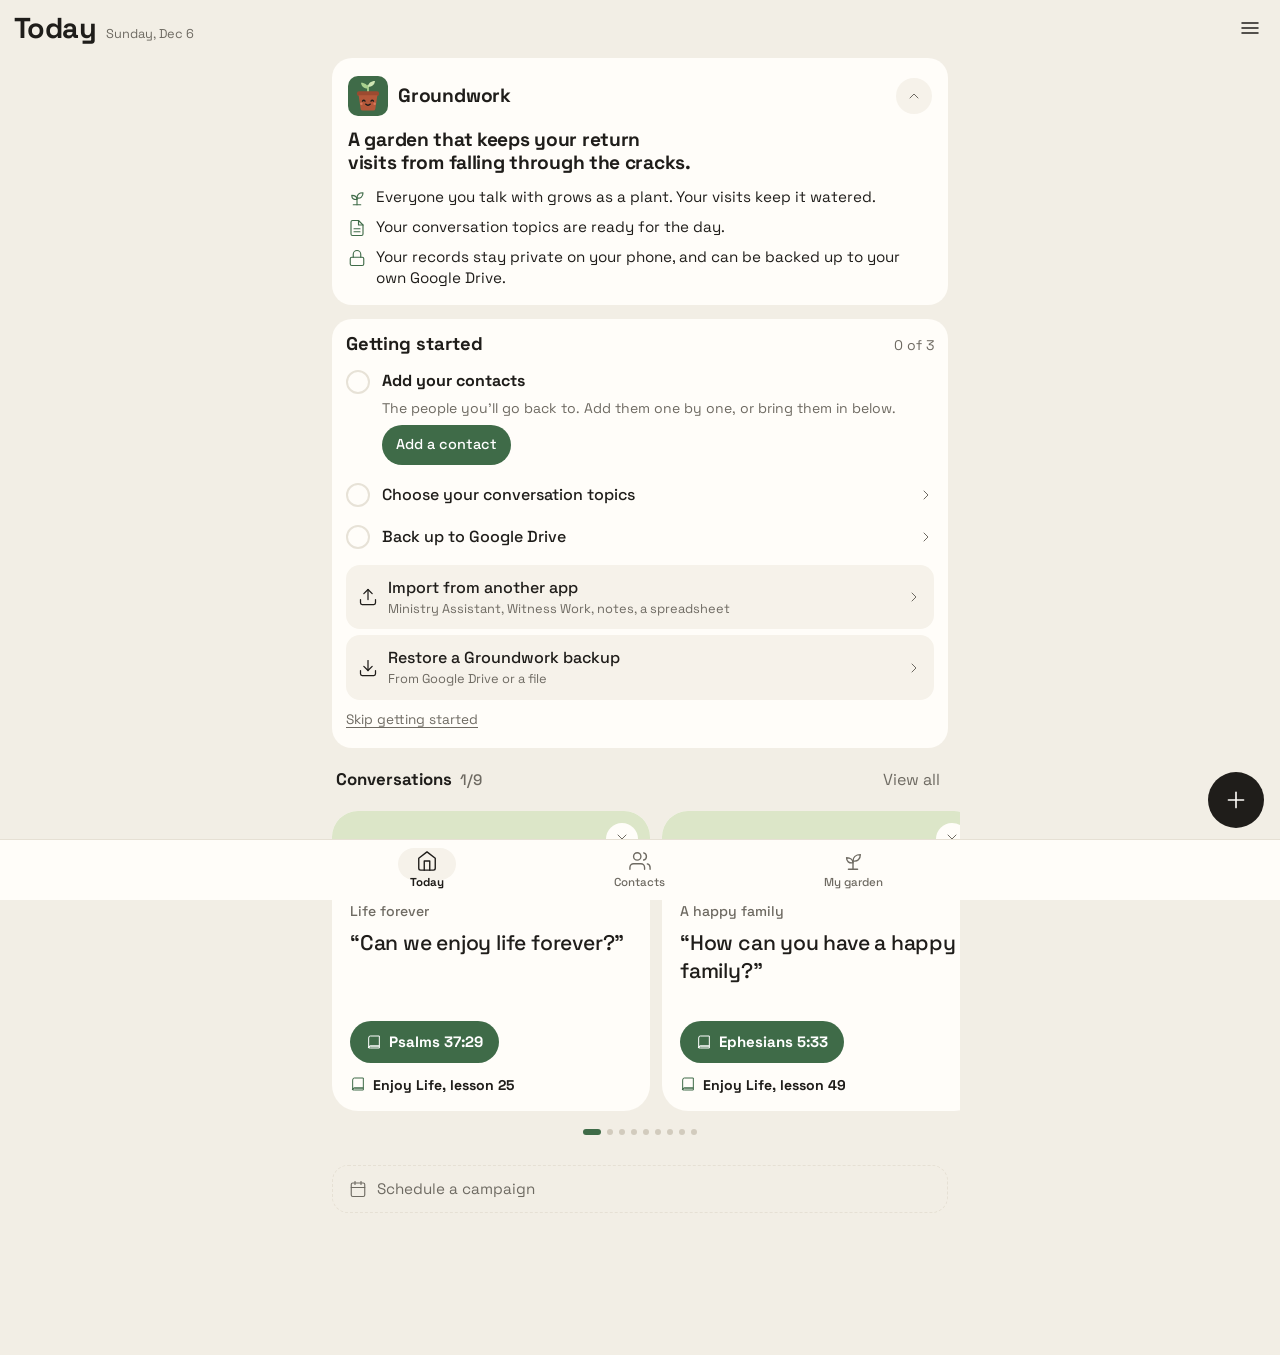
==== index.html @ 4e7ea455 "v2.51.0: motivation without guilt, Today's list, and the audit decisions No streak or chalkboard; th" ====
<!doctype html>
<html lang="en">
<head>
<meta charset="utf-8">
<meta name="viewport" content="width=device-width, initial-scale=1, viewport-fit=cover">
<title>Groundwork</title>
<meta name="description" content="A private follow-up tracker for door-to-door visits. Works offline; records stay on your device.">
<meta name="theme-color" content="#f2f0ea">
<meta name="color-scheme" content="light dark">
<link rel="manifest" href="manifest.webmanifest">
<link rel="icon" href="icons/favicon.svg" type="image/svg+xml">
<link rel="icon" href="icons/favicon-32.png" sizes="32x32" type="image/png">
<link rel="icon" href="icons/favicon-16.png" sizes="16x16" type="image/png">
<link rel="apple-touch-icon" href="icons/icon-180.png">
<meta name="apple-mobile-web-app-capable" content="yes">
<meta name="mobile-web-app-capable" content="yes">
<meta name="apple-mobile-web-app-title" content="Groundwork">
<link rel="stylesheet" href="css/app.css">
</head>
<body>
<div id="app"></div>
<noscript>This app needs JavaScript turned on.</noscript>
<script src="js/util.js"></script>
<script src="js/library.js"></script>
<script src="js/topics.js"></script>
<script src="js/defaults.js"></script>
<script src="js/db.js"></script>
<script src="js/logic.js"></script>
<script src="js/garden.js"></script>
<script src="js/geo.js"></script>
  <script src="js/smile.js"></script>
  <script src="js/ma.js"></script>
  <script src="js/ww.js"></script>
  <script src="js/handoff.js"></script>
<script src="js/config.js"></script>
<script src="js/store.js"></script>
<script src="js/ai.js"></script>
<script src="js/notes.js"></script>
<script src="js/drive.js"></script>
<script src="js/dom.js"></script>
<script src="js/ui-core.js"></script>
<script src="js/kinds.js"></script>
<script src="js/plant.js"></script>
<script src="js/forms.js"></script>
<script src="js/todaylist.js"></script>
<script src="js/screens.js"></script>
<script src="js/critters.js"></script>
<script src="js/insights.js"></script>
<script src="js/gmap.js"></script>
<script src="js/areas.js"></script>
<script src="js/areaedit.js"></script>
<script src="js/settings.js"></script>
<script src="js/app.js"></script>
</body>
</html>
---- css/app.css ----
/* RV app styles. Colors are tokens on :root; dark mode redefines them. */
:root {
  --bg: #f4f6f9;
  --surface: #ffffff;
  --surface2: #eceff4;
  --fg: #1a1f2a;
  --muted: #566070;
  --line: #d9dee7;
  --accent: #1d59d6;
  --accent-fg: #ffffff;
  --accent-soft: #e3ecff;
  --danger: #bf2a2a;
  --danger-soft: #fde7e5;
  --warn: #8a5a00;
  --warn-soft: #fff1cf;
  --ok: #19794a;
  --ok-soft: #dff4e8;
  --info-soft: #e3ecff;
  --shadow: 0 1px 2px rgba(20, 30, 50, .08), 0 4px 14px rgba(20, 30, 50, .06);
  --st0-bg: #e9ecf1; --st0-fg: #3b4453;
  --st1-bg: #e1ecff; --st1-fg: #1c4ba6;
  --st2-bg: #e4f3ea; --st2-fg: #19673f;
  --st3-bg: #fff0d1; --st3-fg: #7a5200;
  --st4-bg: #efe3fb; --st4-fg: #5b2a92;
  --st5-bg: #fde3ea; --st5-fg: #9a2147;
  --scale: 1;
}
@media (prefers-color-scheme: dark) {
  :root:not([data-theme="light"]) {
    --bg: #0e1117; --surface: #171b23; --surface2: #212733; --fg: #e8ebf2; --muted: #9ba5b6; --line: #2b3240;
    --accent: #7ba6ff; --accent-fg: #0a1020; --accent-soft: #1b2744;
    --danger: #ff8f86; --danger-soft: #3a1f1f; --warn: #ffd079; --warn-soft: #3a2f14;
    --ok: #6fdba3; --ok-soft: #14301f; --info-soft: #1b2744; --shadow: 0 1px 2px rgba(0, 0, 0, .5);
    --st0-bg: #272d3a; --st0-fg: #b7c0d0;
    --st1-bg: #1b2a4d; --st1-fg: #a9c5ff;
    --st2-bg: #163326; --st2-fg: #9be3bd;
    --st3-bg: #3a2f14; --st3-fg: #ffd584;
    --st4-bg: #2d2142; --st4-fg: #d4b8f7;
    --st5-bg: #3f1d29; --st5-fg: #ffb3c7;
  }
}
:root[data-theme="dark"] {
  --bg: #0e1117; --surface: #171b23; --surface2: #212733; --fg: #e8ebf2; --muted: #9ba5b6; --line: #2b3240;
  --accent: #7ba6ff; --accent-fg: #0a1020; --accent-soft: #1b2744;
  --danger: #ff8f86; --danger-soft: #3a1f1f; --warn: #ffd079; --warn-soft: #3a2f14;
  --ok: #6fdba3; --ok-soft: #14301f; --info-soft: #1b2744; --shadow: 0 1px 2px rgba(0, 0, 0, .5);
  --st0-bg: #272d3a; --st0-fg: #b7c0d0;
  --st1-bg: #1b2a4d; --st1-fg: #a9c5ff;
  --st2-bg: #163326; --st2-fg: #9be3bd;
  --st3-bg: #3a2f14; --st3-fg: #ffd584;
  --st4-bg: #2d2142; --st4-fg: #d4b8f7;
  --st5-bg: #3f1d29; --st5-fg: #ffb3c7;
}

* { box-sizing: border-box; -webkit-tap-highlight-color: transparent; }
html { font-size: calc(16px * var(--scale)); }
html, body { margin: 0; padding: 0; }
body {
  background: var(--bg); color: var(--fg);
  font-family: system-ui, -apple-system, "Segoe UI", Roboto, "Helvetica Neue", Arial, sans-serif;
  line-height: 1.4; overflow-x: hidden;
}
button, input, select, textarea { font: inherit; color: inherit; }
a { color: var(--accent); }
h1, h2, h3 { margin: 0; line-height: 1.2; }
.icon { flex: none; vertical-align: middle; }
[hidden] { display: none !important; }

#app { min-height: 100dvh; display: flex; flex-direction: column; }
.topbar {
  position: sticky; top: 0; z-index: 20; background: var(--bg);
  border-bottom: 1px solid var(--line); padding: 10px 16px; display: flex; align-items: center; gap: 8px; min-height: 54px;
}
.topbar h1 { font-size: 1.25rem; flex: 1; min-width: 0; overflow: hidden; text-overflow: ellipsis; white-space: nowrap; }
.topbar .sub { color: var(--muted); font-size: .8rem; font-weight: 400; display: block; }
.view { width: 100%; max-width: 640px; margin: 0 auto; padding: 14px 16px 120px; flex: 1; }

.tabbar {
  position: fixed; bottom: 0; left: 0; right: 0; z-index: 30; background: var(--surface); border-top: 1px solid var(--line);
  display: flex; justify-content: center; padding-bottom: env(safe-area-inset-bottom);
}
.tabbar .inner { display: flex; width: 100%; max-width: 640px; }
.tab {
  flex: 1; display: flex; flex-direction: column; align-items: center; gap: 2px; padding: 8px 4px 7px;
  background: none; border: 0; color: var(--muted); font-size: .72rem; min-height: 56px; cursor: pointer; position: relative;
}
.tab[aria-current="page"] { color: var(--accent); font-weight: 600; }
.tab .dot {
  position: absolute; top: 5px; left: calc(50% + 6px); background: var(--danger); color: #fff; border-radius: 9px;
  font-size: .62rem; min-width: 16px; height: 16px; line-height: 16px; text-align: center; padding: 0 4px; font-weight: 700;
}

.fab {
  position: fixed; right: 16px; bottom: calc(72px + env(safe-area-inset-bottom)); z-index: 25; width: 56px; height: 56px; border-radius: 28px;
  background: var(--accent); color: var(--accent-fg); border: 0; box-shadow: var(--shadow); display: flex; align-items: center; justify-content: center; cursor: pointer;
}

.card { background: var(--surface); border: 1px solid var(--line); border-radius: 14px; padding: 14px; margin-bottom: 12px; box-shadow: var(--shadow); }
.card > h2, .card-head h2 { font-size: 1rem; }
.card-head { display: flex; align-items: center; gap: 8px; margin-bottom: 10px; }
.card-head h2 { flex: 1; }
.muted { color: var(--muted); }
.small { font-size: .85rem; }
.stack > * + * { margin-top: 10px; }

.btn {
  display: inline-flex; align-items: center; justify-content: center; gap: 8px; min-height: 44px; padding: 8px 16px;
  border-radius: 12px; border: 1px solid var(--line); background: var(--surface2); color: var(--fg); cursor: pointer; font-weight: 600; text-decoration: none;
}
.btn:active { filter: brightness(.95); }
.btn.primary { background: var(--accent); color: var(--accent-fg); border-color: transparent; }
.btn.danger { background: var(--danger-soft); color: var(--danger); border-color: transparent; }
.btn.ghost { background: transparent; border-color: transparent; color: var(--accent); }
.btn.sm { min-height: 36px; padding: 4px 12px; font-size: .9rem; border-radius: 10px; }
.btn.block { width: 100%; }
.btn.big { min-height: 64px; font-size: 1.05rem; border-radius: 16px; flex-direction: column; gap: 4px; }
.btn[disabled] { opacity: .5; pointer-events: none; }
.btn-row { display: flex; gap: 10px; flex-wrap: wrap; }
.btn-row > .btn { flex: 1; min-width: 0; }
.iconbtn { width: 44px; height: 44px; border-radius: 12px; border: 0; background: transparent; color: var(--fg); display: inline-flex; align-items: center; justify-content: center; cursor: pointer; }
.iconbtn:active { background: var(--surface2); }

.chips { display: flex; gap: 8px; flex-wrap: wrap; }
.chips.scroll { flex-wrap: nowrap; overflow-x: auto; padding-bottom: 4px; scrollbar-width: none; margin: 0 -16px; padding-left: 16px; padding-right: 16px; }
.chips.scroll::-webkit-scrollbar { display: none; }
.chip {
  flex: none; display: inline-flex; align-items: center; gap: 6px; padding: 7px 13px; border-radius: 999px; min-height: 38px;
  background: var(--surface); border: 1px solid var(--line); color: var(--muted); cursor: pointer; font-size: .9rem; white-space: nowrap;
}
.chip[aria-pressed="true"] { background: var(--accent-soft); color: var(--accent); border-color: var(--accent); font-weight: 600; }
.chip .n { font-size: .75rem; opacity: .8; }

.badge { display: inline-block; padding: 2px 9px; border-radius: 999px; font-size: .75rem; font-weight: 600; background: var(--st0-bg); color: var(--st0-fg); white-space: nowrap; }
.badge[data-s="1"] { background: var(--st1-bg); color: var(--st1-fg); }
.badge[data-s="2"] { background: var(--st2-bg); color: var(--st2-fg); }
.badge[data-s="3"] { background: var(--st3-bg); color: var(--st3-fg); }
.badge[data-s="4"] { background: var(--st4-bg); color: var(--st4-fg); }
.badge[data-s="5"] { background: var(--st5-bg); color: var(--st5-fg); }
.badge.flag-overdue { background: var(--danger-soft); color: var(--danger); }
.badge.flag-soon { background: var(--warn-soft); color: var(--warn); }
.badge.flag-snoozed { background: var(--surface2); color: var(--muted); }

.list { display: flex; flex-direction: column; gap: 8px; }
.group-head { font-size: .75rem; font-weight: 700; letter-spacing: .04em; text-transform: uppercase; color: var(--muted); margin: 14px 2px 2px; }
.row {
  display: flex; align-items: center; gap: 10px; background: var(--surface); border: 1px solid var(--line); border-radius: 12px;
  padding: 10px 10px 10px 14px; min-height: 60px; cursor: pointer; text-decoration: none; color: inherit;
}
.row:active { background: var(--surface2); }
.row .main { flex: 1; min-width: 0; }
.row .name { font-weight: 600; overflow: hidden; text-overflow: ellipsis; white-space: nowrap; }
.row .line2 { color: var(--muted); font-size: .82rem; overflow: hidden; text-overflow: ellipsis; white-space: nowrap; }
.row .line3 { font-size: .78rem; margin-top: 2px; display: flex; gap: 6px; flex-wrap: wrap; align-items: center; }
.row.plain { cursor: default; }
.row.plain:active { background: var(--surface); }
.nhbtn { flex: none; min-width: 52px; height: 44px; border-radius: 10px; border: 1px solid var(--line); background: var(--surface2); color: var(--fg); font-weight: 700; font-size: .8rem; cursor: pointer; }
.nhbtn:active { background: var(--accent-soft); }

.field { display: flex; flex-direction: column; gap: 5px; margin-bottom: 12px; }
.field > label, .field > .lbl { font-size: .82rem; font-weight: 600; color: var(--muted); }
.field .hint { font-size: .78rem; color: var(--muted); }
input[type=text], input[type=search], input[type=tel], input[type=date], input[type=time], input[type=number], input[type=password], input[type=url], select, textarea {
  width: 100%; min-height: 44px; padding: 9px 12px; border-radius: 10px; border: 1px solid var(--line); background: var(--surface); color: var(--fg);
}
textarea { min-height: 96px; resize: vertical; }
input:focus, select:focus, textarea:focus, button:focus-visible, .row:focus-visible { outline: 2px solid var(--accent); outline-offset: 1px; }
.searchbox { position: relative; }
.searchbox input { padding-left: 38px; }
.searchbox .icon { position: absolute; left: 12px; top: 12px; color: var(--muted); }
.check { display: flex; align-items: center; gap: 10px; min-height: 40px; }
.check input { width: 22px; height: 22px; flex: none; accent-color: var(--accent); }
.switchrow { display: flex; align-items: center; gap: 12px; min-height: 44px; }
.switchrow .grow { flex: 1; min-width: 0; }
.switch { position: relative; width: 50px; height: 30px; flex: none; }
.switch input { position: absolute; inset: 0; opacity: 0; margin: 0; width: 100%; height: 100%; cursor: pointer; z-index: 1; }
.switch .track { position: absolute; inset: 0; background: var(--line); border-radius: 15px; transition: background .15s; }
.switch .thumb { position: absolute; top: 3px; left: 3px; width: 24px; height: 24px; border-radius: 12px; background: #fff; box-shadow: 0 1px 3px rgba(0, 0, 0, .35); transition: transform .15s; }
.switch input:checked ~ .track { background: var(--accent); }
.switch input:checked ~ .thumb { transform: translateX(20px); }
.switch input:focus-visible ~ .track { outline: 2px solid var(--accent); outline-offset: 2px; }
.two { display: grid; grid-template-columns: 1fr 1fr; gap: 10px; }

.banner { display: flex; gap: 10px; align-items: flex-start; padding: 11px 13px; border-radius: 12px; margin-bottom: 12px; font-size: .92rem; }
.banner .icon { margin-top: 2px; }
.banner .body { flex: 1; min-width: 0; }
.banner.warn { background: var(--warn-soft); color: var(--warn); }
.banner.danger { background: var(--danger-soft); color: var(--danger); }
.banner.info { background: var(--info-soft); color: var(--accent); }
.banner button.link { background: none; border: 0; padding: 0; color: inherit; text-decoration: underline; cursor: pointer; font-size: .85rem; margin-top: 4px; }

.kv { display: grid; grid-template-columns: 110px 1fr; gap: 8px 10px; font-size: .92rem; }
.kv dt { color: var(--muted); }
.kv dd { margin: 0; word-break: break-word; white-space: pre-wrap; }

.tl { list-style: none; margin: 0; padding: 0 0 0 4px; }
.tl li { position: relative; padding: 0 0 14px 22px; border-left: 2px solid var(--line); margin-left: 6px; }
.tl li:last-child { border-left-color: transparent; padding-bottom: 0; }
.tl li::before { content: ""; position: absolute; left: -7px; top: 3px; width: 12px; height: 12px; border-radius: 6px; background: var(--accent); border: 2px solid var(--surface); }
.tl li.nh::before { background: var(--muted); }
.tl li.stage::before { background: var(--ok); }
.tl li.note::before { background: var(--warn); }
.tl .when { font-size: .78rem; color: var(--muted); }
.tl .what { font-weight: 600; font-size: .9rem; }
.tl .txt { white-space: pre-wrap; word-break: break-word; font-size: .92rem; }
.tl .acts { margin-top: 2px; }

.empty { text-align: center; color: var(--muted); padding: 26px 12px; }
.empty .icon { opacity: .6; margin-bottom: 6px; }

.overlay { position: fixed; inset: 0; z-index: 60; background: rgba(8, 12, 20, .55); display: flex; align-items: flex-end; justify-content: center; }
.sheet {
  width: 100%; max-width: 640px; max-height: 92dvh; overflow-y: auto; background: var(--surface); color: var(--fg);
  border-radius: 20px 20px 0 0; padding: 16px 16px calc(18px + env(safe-area-inset-bottom)); animation: up .18s ease-out;
}
@keyframes up { from { transform: translateY(40px); opacity: .6; } to { transform: none; opacity: 1; } }
.sheet-head { display: flex; align-items: center; gap: 8px; margin-bottom: 12px; }
.sheet-head h2 { flex: 1; font-size: 1.1rem; }
.sheet .actions { display: flex; gap: 10px; margin-top: 8px; position: sticky; bottom: calc(-18px - env(safe-area-inset-bottom)); background: var(--surface); padding: 10px 0 2px; }
.sheet .actions .btn { flex: 1; }
.opt { display: flex; align-items: center; gap: 10px; width: 100%; text-align: left; padding: 12px 14px; min-height: 50px; border-radius: 12px; background: var(--surface2); border: 1px solid transparent; margin-bottom: 8px; cursor: pointer; }
.opt[aria-pressed="true"] { border-color: var(--accent); background: var(--accent-soft); }
.opt .sub { color: var(--muted); font-size: .8rem; }

.toasts { position: fixed; left: 0; right: 0; bottom: calc(76px + env(safe-area-inset-bottom)); z-index: 80; display: flex; flex-direction: column; align-items: center; gap: 8px; pointer-events: none; padding: 0 12px; }
.has-fab .toasts { bottom: calc(136px + env(safe-area-inset-bottom)); }
.toast { pointer-events: auto; background: #202634; color: #f2f5fa; padding: 10px 12px 10px 16px; border-radius: 12px; box-shadow: 0 6px 20px rgba(0, 0, 0, .35); display: flex; align-items: center; gap: 8px; max-width: 560px; width: 100%; }
.toast .msg { flex: 1; font-size: .92rem; }
.toast button { background: none; border: 0; color: #9fc0ff; font-weight: 700; padding: 8px 8px; min-height: 40px; cursor: pointer; }

.lock { position: fixed; inset: 0; z-index: 100; background: var(--bg); display: flex; flex-direction: column; align-items: center; justify-content: center; padding: 24px; gap: 16px; }
.pindots { display: flex; gap: 12px; height: 18px; }
.pindots i { width: 14px; height: 14px; border-radius: 7px; border: 2px solid var(--muted); display: block; }
.pindots i.on { background: var(--fg); border-color: var(--fg); }
.keypad { display: grid; grid-template-columns: repeat(3, 76px); gap: 12px; }
.keypad button { height: 64px; border-radius: 32px; border: 1px solid var(--line); background: var(--surface); font-size: 1.4rem; cursor: pointer; }
.keypad button:active { background: var(--surface2); }

.setrow { display: flex; align-items: center; gap: 10px; padding: 13px 14px; background: var(--surface); border: 1px solid var(--line); border-radius: 12px; margin-bottom: 8px; cursor: pointer; min-height: 52px; width: 100%; text-align: left; }
.setrow .main { flex: 1; min-width: 0; }
.setrow .sub { color: var(--muted); font-size: .8rem; }
.seg { display: flex; background: var(--surface2); border-radius: 12px; padding: 3px; gap: 3px; }
.seg button { flex: 1; min-height: 38px; border: 0; background: transparent; border-radius: 9px; cursor: pointer; color: var(--muted); font-weight: 600; }
.seg button[aria-pressed="true"] { background: var(--surface); color: var(--fg); box-shadow: var(--shadow); }
.dayrow { display: flex; gap: 6px; flex-wrap: wrap; margin-bottom: 8px; }
.dayrow .chip { padding: 6px 10px; min-height: 36px; }
.window { border: 1px solid var(--line); border-radius: 12px; padding: 10px; margin-bottom: 8px; background: var(--surface2); }
.sticky-filters { position: sticky; top: 54px; z-index: 10; background: var(--bg); padding: 10px 0 8px; margin: -14px 0 4px; }
.tag { display: inline-block; background: var(--surface2); border-radius: 8px; padding: 2px 8px; font-size: .78rem; margin: 0 4px 4px 0; color: var(--muted); }
.progress-note { font-size: .8rem; color: var(--muted); }
details.more { margin: 4px 0 12px; border: 1px solid var(--line); border-radius: 12px; padding: 0 12px; background: var(--surface2); }
details.more summary { padding: 12px 0; cursor: pointer; font-weight: 600; min-height: 44px; list-style: none; display: flex; align-items: center; gap: 8px; }
details.more summary::-webkit-details-marker { display: none; }
details.more[open] summary { border-bottom: 1px solid var(--line); margin-bottom: 12px; }
@media (min-width: 700px) { .view { padding-top: 22px; } .sticky-filters { margin-top: -22px; } }
@media (prefers-reduced-motion: reduce) { .sheet { animation: none; } .switch .track, .switch .thumb { transition: none; } }

/* ---------- version 2: calmer, flatter layout ---------- */
.card { box-shadow: none; }
.tab { font-size: .68rem; }

/* sections without boxes: a small label, then content */
.sec { margin-bottom: 26px; }
.sec-head { display: flex; align-items: baseline; gap: 8px; margin: 0 2px 10px; }
.sec-head h2 { flex: 1; font-size: .74rem; font-weight: 700; letter-spacing: .07em; text-transform: uppercase; color: var(--muted); }
.sec-head .count { font-size: .78rem; color: var(--muted); font-weight: 600; }
.sec-actions { display: inline-flex; align-items: center; gap: 4px; }
.iconbtn.sm { width: 32px; height: 32px; border-radius: 10px; color: var(--muted); }
.link-quiet { color: var(--muted); font-size: .82rem; text-decoration: none; padding: 6px 4px; display: inline-block; }
.subhead { font-size: .8rem; font-weight: 600; color: var(--fg); margin: 2px 2px 8px; }
.daygroup { margin-bottom: 14px; }

/* campaign banner: one plain accent bar */
.home { padding-top: 2px; }
.campaign-bar {
  display: flex; align-items: center; gap: 12px; width: 100%; text-align: left; border: 0; cursor: pointer;
  background: var(--accent); color: var(--accent-fg); border-radius: 16px; padding: 16px 16px 16px 18px; margin-bottom: 26px;
}
.campaign-bar .cb-text { flex: 1; min-width: 0; }
.cb-label { font-size: .7rem; font-weight: 700; letter-spacing: .08em; text-transform: uppercase; opacity: .8; }
.cb-title { font-size: 1.25rem; font-weight: 700; line-height: 1.2; margin: 2px 0; }
.cb-sub { font-size: .85rem; opacity: .9; }
.campaign-soon {
  display: flex; align-items: center; gap: 8px; width: 100%; text-align: left; border: 0; background: none; color: var(--muted);
  font-size: .88rem; padding: 4px 2px 18px; cursor: pointer;
}

/* topics on Home: plain rows with hairlines */
.plainlist { display: flex; flex-direction: column; }
.prow { text-align: left; background: none; border: 0; border-top: 1px solid var(--line); padding: 12px 2px; cursor: pointer; width: 100%; }
.prow:first-child { border-top: 0; padding-top: 2px; }
.prow:active { background: var(--surface2); }
.prow .pt { font-weight: 600; font-size: 1.02rem; }
.prow .pd { color: var(--muted); font-size: .88rem; margin-top: 2px; display: -webkit-box; -webkit-line-clamp: 2; -webkit-box-orient: vertical; overflow: hidden; white-space: pre-wrap; }
.readtext { white-space: pre-wrap; word-break: break-word; }
.kvline { margin-bottom: 14px; }
.kvline .k { font-size: .74rem; font-weight: 700; letter-spacing: .05em; text-transform: uppercase; color: var(--muted); margin-bottom: 3px; }
.plainul { margin: 0; padding-left: 18px; }

/* RV detail: who they are and what to bring up, above the buttons */
.household { margin-top: 8px; white-space: pre-wrap; word-break: break-word; font-size: .95rem; }
.snap { margin-top: 12px; display: flex; flex-direction: column; gap: 8px; }
.snap-row { text-align: left; border: 0; width: 100%; border-radius: 12px; padding: 10px 12px; background: var(--surface2); color: inherit; }
button.snap-row { cursor: pointer; }
.snap-row.next { background: var(--accent-soft); }
.snap-k { font-size: .7rem; font-weight: 700; letter-spacing: .05em; text-transform: uppercase; color: var(--muted); margin-bottom: 2px; }
.snap-row.next .snap-k { color: var(--accent); }
.snap-v { white-space: pre-wrap; word-break: break-word; }
.snap-v.empty { color: var(--muted); }
.snap-v.clamp { display: -webkit-box; -webkit-line-clamp: 3; -webkit-box-orient: vertical; overflow: hidden; }

/* Insights */
.funnel { display: flex; flex-direction: column; gap: 2px; }
.frow { display: grid; grid-template-columns: minmax(96px, 38%) 1fr 34px; gap: 10px; align-items: center; width: 100%; background: none; border: 0; padding: 9px 2px; cursor: pointer; text-align: left; border-radius: 10px; }
.frow:active { background: var(--surface2); }
.fname { font-size: .92rem; overflow: hidden; text-overflow: ellipsis; white-space: nowrap; }
.fbar { height: 10px; background: var(--surface2); border-radius: 6px; overflow: hidden; }
.fbar i { display: block; height: 100%; border-radius: 6px; background: var(--accent); }
.fbar i.f1 { background: var(--st1-fg); } .fbar i.f2 { background: var(--st2-fg); } .fbar i.f3 { background: var(--st3-fg); } .fbar i.f4 { background: var(--st4-fg); } .fbar i.f5 { background: var(--st5-fg); }
.fcount { font-weight: 700; text-align: right; font-variant-numeric: tabular-nums; }
.effort .big .num { font-size: 2.4rem; font-weight: 700; line-height: 1; }
.effort .big .unit { color: var(--muted); font-size: .95rem; }
.level { margin-top: 14px; }
.lvl-row { display: flex; justify-content: space-between; align-items: baseline; margin-bottom: 6px; }
.bar { height: 10px; background: var(--surface2); border-radius: 6px; overflow: hidden; }
.bar i { display: block; height: 100%; background: var(--accent); border-radius: 6px; }
.tiles { display: grid; grid-template-columns: repeat(3, 1fr); gap: 10px; }
.tile { background: var(--surface); border: 1px solid var(--line); border-radius: 12px; padding: 12px 10px; text-align: center; }
.tile .tn { font-size: 1.5rem; font-weight: 700; font-variant-numeric: tabular-nums; }
.tile .tl { font-size: .74rem; color: var(--muted); margin-top: 2px; }
.line3.hint-line { color: var(--accent); }

/* ---------- version 2.1: Nothing-style (monochrome, dot-matrix, one red accent) ---------- */
@font-face { font-family: "Space Grotesk"; font-weight: 400; font-display: swap; src: url("../fonts/space-grotesk-latin-400-normal.woff2") format("woff2"); }
@font-face { font-family: "Space Grotesk"; font-weight: 500; font-display: swap; src: url("../fonts/space-grotesk-latin-500-normal.woff2") format("woff2"); }
@font-face { font-family: "Space Grotesk"; font-weight: 700; font-display: swap; src: url("../fonts/space-grotesk-latin-700-normal.woff2") format("woff2"); }

:root {
  --font-ui: "Space Grotesk", system-ui, -apple-system, "Segoe UI", Roboto, sans-serif;
  --font-mono: "Space Mono", ui-monospace, "SF Mono", Menlo, Consolas, monospace;
  --font-dot: var(--font-ui); /* v2.43: the dot-matrix face (Doto) is retired; titles and big numbers use Space Grotesk bold */
  --red: #d71921;
  --bg: #f2f2ef; --surface: #ffffff; --surface2: #e9e9e5; --fg: #0b0b0b; --muted: #6a6a66; --line: #d6d6d1;
  --accent: #0b0b0b; --accent-fg: #ffffff; --accent-soft: #e3e3de;
  --danger: #d71921; --danger-soft: #fbe6e7; --warn: #0b0b0b; --warn-soft: #e9e9e5; --ok: #0b0b0b; --ok-soft: #e9e9e5; --info-soft: #e9e9e5;
  --st0-bg: #e9e9e5; --st0-fg: #3a3a38; --st1-bg: #e9e9e5; --st1-fg: #0b0b0b; --st2-bg: #e9e9e5; --st2-fg: #0b0b0b;
  --st3-bg: #e9e9e5; --st3-fg: #0b0b0b; --st4-bg: #e9e9e5; --st4-fg: #0b0b0b; --st5-bg: #e9e9e5; --st5-fg: #0b0b0b;
  --shadow: none;
}
@media (prefers-color-scheme: dark) {
  :root:not([data-theme="light"]) {
    --red: #ff2d37;
    --bg: #000000; --surface: #111111; --surface2: #1b1b1b; --fg: #f4f4f1; --muted: #8d8d89; --line: #2a2a28;
    --accent: #f4f4f1; --accent-fg: #000000; --accent-soft: #222220;
    --danger: #ff4d55; --danger-soft: #2a1011; --warn: #f4f4f1; --warn-soft: #1b1b1b; --ok: #f4f4f1; --ok-soft: #1b1b1b; --info-soft: #1b1b1b;
    --st0-bg: #1b1b1b; --st0-fg: #b8b8b4; --st1-bg: #1b1b1b; --st1-fg: #f4f4f1; --st2-bg: #1b1b1b; --st2-fg: #f4f4f1;
    --st3-bg: #1b1b1b; --st3-fg: #f4f4f1; --st4-bg: #1b1b1b; --st4-fg: #f4f4f1; --st5-bg: #1b1b1b; --st5-fg: #f4f4f1;
  }
}
:root[data-theme="dark"] {
  --red: #ff2d37;
  --bg: #000000; --surface: #111111; --surface2: #1b1b1b; --fg: #f4f4f1; --muted: #8d8d89; --line: #2a2a28;
  --accent: #f4f4f1; --accent-fg: #000000; --accent-soft: #222220;
  --danger: #ff4d55; --danger-soft: #2a1011; --warn: #f4f4f1; --warn-soft: #1b1b1b; --ok: #f4f4f1; --ok-soft: #1b1b1b; --info-soft: #1b1b1b;
  --st0-bg: #1b1b1b; --st0-fg: #b8b8b4; --st1-bg: #1b1b1b; --st1-fg: #f4f4f1; --st2-bg: #1b1b1b; --st2-fg: #f4f4f1;
  --st3-bg: #1b1b1b; --st3-fg: #f4f4f1; --st4-bg: #1b1b1b; --st4-fg: #f4f4f1; --st5-bg: #1b1b1b; --st5-fg: #f4f4f1;
}

body { font-family: var(--font-ui); letter-spacing: .005em; }
.icon { stroke-width: 1.5; }
a { color: var(--fg); text-decoration-color: var(--red); text-underline-offset: 3px; }

/* mono labels */
.group-head, .sec-head h2, .snap-k, .kvline .k, .cb-label, .tab, .badge, .tl .when, .tile .tl, .field > label, .field > .lbl, .chip .n, .fname + *, .seg button, .nhbtn {
  font-family: var(--font-mono);
}
.group-head, .sec-head h2, .snap-k, .kvline .k, .cb-label { text-transform: uppercase; letter-spacing: .09em; font-weight: 400; font-size: .7rem; }
.field > label, .field > .lbl { font-weight: 400; font-size: .74rem; text-transform: uppercase; letter-spacing: .06em; }

/* dot-matrix display type */
.topbar h1 { font-family: var(--font-dot); font-weight: 700; font-size: 1.6rem; letter-spacing: .01em; }
.topbar .sub { font-family: var(--font-mono); font-size: .72rem; text-transform: uppercase; letter-spacing: .06em; }
.cb-title, .effort .big .num, .tile .tn, .fcount, .lvl-row strong { font-family: var(--font-dot); font-weight: 700; }
.cb-title { font-size: 1.55rem; }
.effort .big .num { font-size: 3.2rem; }
.tile .tn { font-size: 2rem; }
.fcount { font-size: 1.15rem; }

/* surfaces */
.topbar { border-bottom: 0; background: var(--bg); }
.card, .row, .setrow, .tile { border-radius: 22px; box-shadow: none; }
.row { padding: 12px 12px 12px 18px; }
.setrow { padding: 14px 16px; }
input[type=text], input[type=search], input[type=tel], input[type=date], input[type=time], input[type=number], input[type=password], input[type=url], select, textarea { border-radius: 16px; background: var(--surface); }
.sheet { border-radius: 28px 28px 0 0; }
.overlay { background: rgba(0, 0, 0, .6); }
details.more, .window, .snap-row, .opt { border-radius: 18px; }

/* buttons: pills, black on white */
.btn { border-radius: 999px; font-weight: 500; background: var(--surface); border: 1px solid var(--line); }
.btn.primary { background: var(--accent); color: var(--accent-fg); border-color: transparent; }
.btn.danger { background: transparent; color: var(--red); border: 1px solid var(--red); }
.btn.ghost { color: var(--fg); }
.btn.sm { border-radius: 999px; }
.btn.big { border-radius: 24px; }
.iconbtn { border-radius: 999px; }
.nhbtn { border-radius: 999px; font-size: .72rem; }
.chip { border-radius: 999px; color: var(--fg); }
.chip[aria-pressed="true"] { background: var(--accent); color: var(--accent-fg); border-color: var(--accent); font-weight: 500; }
.badge { background: transparent; color: var(--fg); border: 1px solid var(--line); font-size: .66rem; text-transform: uppercase; letter-spacing: .06em; padding: 2px 9px; }
.badge[data-s] { background: transparent; color: var(--fg); }
.badge.flag-overdue { color: var(--red); border-color: var(--red); background: transparent; }
.badge.flag-soon { color: var(--fg); border-color: var(--fg); background: transparent; }
.badge.flag-snoozed { color: var(--muted); background: transparent; }
.tag { border-radius: 999px; font-family: var(--font-mono); font-size: .7rem; }
.seg { border-radius: 999px; background: var(--surface2); }
.seg button { border-radius: 999px; font-size: .74rem; text-transform: uppercase; letter-spacing: .04em; }
.seg button[aria-pressed="true"] { background: var(--accent); color: var(--accent-fg); box-shadow: none; }
.opt[aria-pressed="true"] { background: var(--accent); color: var(--accent-fg); border-color: var(--accent); }
.opt[aria-pressed="true"] .sub { color: inherit; opacity: .7; }
input:focus, select:focus, textarea:focus, button:focus-visible, .row:focus-visible { outline: 2px solid var(--fg); outline-offset: 2px; }

/* switch */
.switch .track { background: var(--surface2); border: 1px solid var(--line); }
.switch .thumb { background: var(--muted); box-shadow: none; }
.switch input:checked ~ .track { background: var(--accent); border-color: var(--accent); }
.switch input:checked ~ .thumb { background: var(--red); }
.check input { accent-color: var(--fg); }

/* banners: outlined, no tinted fills */
.banner { border-radius: 20px; border: 1px solid var(--line); background: var(--surface); color: var(--fg); }
.banner.warn, .banner.info { background: var(--surface); color: var(--fg); }
.banner.danger { background: var(--danger-soft); color: var(--danger); border-color: var(--danger); }

/* nav */
.tabbar { background: var(--bg); border-top: 1px solid var(--line); }
.tab { font-size: .62rem; text-transform: uppercase; letter-spacing: .06em; }
.tab[aria-current="page"] { color: var(--fg); font-weight: 400; }
.tab[aria-current="page"]::after { content: ""; position: absolute; bottom: 3px; width: 5px; height: 5px; border-radius: 50%; background: var(--red); }
.tab .dot { background: var(--red); font-family: var(--font-mono); }
.fab { background: var(--accent); color: var(--accent-fg); box-shadow: none; }
.fab::after { content: ""; position: absolute; top: 6px; right: 6px; width: 7px; height: 7px; border-radius: 50%; background: var(--red); }

/* campaign bar: solid black (or white in dark) with a live red dot */
.campaign-bar { border-radius: 26px; background: var(--accent); color: var(--accent-fg); position: relative; }
.cb-label::before { content: ""; display: inline-block; width: 7px; height: 7px; border-radius: 50%; background: var(--red); margin-right: 8px; vertical-align: 1px; }
.cb-label { opacity: .75; }
.campaign-soon { color: var(--muted); font-family: var(--font-mono); font-size: .78rem; }

/* snapshots on RV detail */
.snap-row.next { background: var(--surface); border: 1px solid var(--fg); }
.snap-row.next .snap-k { color: var(--red); }
.line3.hint-line { color: var(--red); }

/* dot-row funnel and level bar */
.fbar, .bar { height: 8px; background: radial-gradient(circle, var(--line) 38%, transparent 42%) 0 0 / 8px 8px repeat-x; border-radius: 0; overflow: hidden; }
.fbar i, .bar i { height: 8px; border-radius: 0; background: radial-gradient(circle, var(--fg) 38%, transparent 42%) 0 0 / 8px 8px repeat-x; }
.fbar i.f1, .fbar i.f2, .fbar i.f3, .fbar i.f4 { background: radial-gradient(circle, var(--fg) 38%, transparent 42%) 0 0 / 8px 8px repeat-x; }
.fbar i.f5 { background: radial-gradient(circle, var(--red) 38%, transparent 42%) 0 0 / 8px 8px repeat-x; }
.bar i { background: radial-gradient(circle, var(--red) 38%, transparent 42%) 0 0 / 8px 8px repeat-x; }
.effort .big .unit { font-family: var(--font-mono); font-size: .74rem; text-transform: uppercase; letter-spacing: .05em; }

/* timeline dots */
.tl li::before { background: var(--fg); border-color: var(--bg); }
.tl li.nh::before { background: transparent; border: 2px solid var(--muted); }
.tl li.stage::before { background: var(--red); }
.tl li.note::before { background: var(--muted); }
.tl .what { font-weight: 500; }

/* lock */
.pindots i { border-color: var(--fg); }
.pindots i.on { background: var(--red); border-color: var(--red); }
.keypad button { font-family: var(--font-dot); font-weight: 700; font-size: 1.6rem; background: transparent; }
.lock h2 { font-family: var(--font-dot); font-size: 1.8rem; }
.toast { background: var(--fg); color: var(--bg); border-radius: 999px; padding-left: 20px; }
.toast button { color: var(--bg); text-decoration: underline; text-decoration-color: var(--red); }
.prow .pt { font-weight: 500; }
.empty { font-family: var(--font-mono); font-size: .8rem; }
.btn-row > .btn.sm { padding: 4px 6px; gap: 5px; font-size: .84rem; white-space: nowrap; }
.btn-row > .btn.sm .icon { width: 16px; height: 16px; }
a.setrow, a.row, a.btn, .tab, .campaign-bar, a.prow { text-decoration: none; }

/* study stage */
.snap-row.study { background: var(--surface); border: 1px solid var(--fg); }
.snap-row.study .snap-k { color: var(--fg); }
.snap-v.study-pub { font-weight: 700; font-size: 1.1rem; }

/* ---------- version 2.3: comfort pass ----------
   Fewer outlines, one grouped surface per list, sentence-case labels, readable names.
   The dot-matrix face is kept only for tab titles and big numbers. */
:root {
  --bg: #efefed; --surface: #ffffff; --surface2: #f1f1ef; --fg: #161616; --muted: #62625f;
  --line: #e4e4e1; --line-strong: #cfcfcb; --accent-soft: #ebebe8;
}
@media (prefers-color-scheme: dark) {
  :root:not([data-theme="light"]) { --bg: #0b0b0b; --surface: #161616; --surface2: #202020; --fg: #f2f2ef; --muted: #9a9a96; --line: #262626; --line-strong: #3b3b3b; --accent-soft: #262626; }
}
:root[data-theme="dark"] { --bg: #0b0b0b; --surface: #161616; --surface2: #202020; --fg: #f2f2ef; --muted: #9a9a96; --line: #262626; --line-strong: #3b3b3b; --accent-soft: #262626; }

body { font-size: 1rem; line-height: 1.45; letter-spacing: 0; -webkit-font-smoothing: antialiased; }
.view { padding-top: 8px; }
.muted { font-size: .9rem; }
.small { font-size: .875rem; }

/* every small label: sentence case, readable size, no mono */
.group-head, .sec-head h2, .snap-k, .kvline .k, .cb-label, .tab, .badge, .tl .when, .tile .tl, .field > label, .field > .lbl, .chip .n, .seg button, .nhbtn, .topbar .sub, .empty {
  font-family: var(--font-ui); text-transform: none; letter-spacing: 0;
}
.group-head { font-size: .9rem; font-weight: 500; color: var(--muted); margin: 22px 4px 8px; }
.sec { margin-bottom: 30px; }
.sec-head { margin: 0 4px 12px; }
.sec-head h2 { font-size: 1.05rem; font-weight: 600; color: var(--fg); }
.field > label, .field > .lbl { font-size: .875rem; font-weight: 500; color: var(--muted); }
.snap-k, .kvline .k { font-size: .85rem; font-weight: 500; color: var(--muted); }
.topbar .sub { font-size: .85rem; color: var(--muted); }

/* header */
.topbar { padding: 14px 20px 6px; min-height: 64px; background: var(--bg); }
.topbar h1 { font-family: var(--font-dot); font-size: 1.9rem; }
.topbar.sub-page h1 { font-family: var(--font-ui); font-weight: 600; font-size: 1.3rem; }
.topbar .sub { font-size: .85rem; margin-top: 2px; }

/* surfaces: no outlines, one radius family */
.card, .banner, .tile, .setrow, details.more { border: 0; border-radius: 20px; background: var(--surface); }
.card { padding: 18px; margin-bottom: 14px; }
details.more { background: var(--surface2); border-radius: 16px; }
details.more[open] summary { border-bottom-color: var(--line-strong); }
.card details.more, .sheet details.more { background: var(--surface2); }
.setrow { padding: 15px 18px; margin-bottom: 8px; }
.setrow:active, .row:active { background: var(--surface2); }

/* lists: one grouped surface, hairline dividers */
.list { gap: 0; background: var(--surface); border-radius: 20px; overflow: hidden; }
.list > .row, .list > button.row { border: 0; border-radius: 0; background: transparent; border-top: 1px solid var(--line); }
.list > .row:first-child { border-top: 0; }
.row { padding: 14px 12px 14px 18px; min-height: 68px; border: 0; border-radius: 20px; background: var(--surface); }
.row .name { font-size: 1.05rem; font-weight: 600; }
.row .line2 { font-size: .9rem; margin-top: 1px; }
.row .line3 { margin-top: 6px; gap: 10px; font-size: .85rem; }
.nhbtn { min-width: 52px; height: 48px; border: 0; background: var(--surface2); font-size: .85rem; font-weight: 600; }
.nhbtn:active { background: var(--line); }
.list .nhbtn { background: var(--surface2); }

/* stage: five pips show where someone is in the funnel */
.badge, .badge[data-s] { border: 0; background: transparent; padding: 0; color: var(--fg); font-size: .85rem; font-weight: 500; display: inline-flex; align-items: center; }
.pips { position: relative; display: inline-block; width: calc(var(--t) * 9px); height: 9px; margin-right: 8px; background: radial-gradient(circle, var(--line-strong) 38%, transparent 44%) 0 0 / 9px 9px repeat-x; }
.pips::after { content: ""; position: absolute; left: 0; top: 0; height: 9px; width: calc(var(--n) * 9px); background: radial-gradient(circle, var(--fg) 38%, transparent 44%) 0 0 / 9px 9px repeat-x; }
.badge.flag-overdue { background: var(--danger-soft); color: var(--danger); padding: 2px 10px; border-radius: 999px; font-weight: 500; }
.badge.flag-soon { background: var(--surface2); color: var(--fg); padding: 2px 10px; border-radius: 999px; }
.badge.flag-snoozed { background: transparent; color: var(--muted); padding: 0; }
.list .badge.flag-soon { background: var(--surface2); }

/* buttons: filled, no outlines. Black is for the one main action */
.btn { border: 0; background: var(--surface2); font-weight: 500; min-height: 48px; padding: 8px 20px; }
.btn.primary { background: var(--accent); color: var(--accent-fg); }
.btn.danger { background: var(--danger-soft); color: var(--danger); }
.btn.ghost { background: transparent; color: var(--fg); }
.btn.sm { min-height: 40px; padding: 4px 14px; font-weight: 500; }
.btn.big { min-height: 64px; border-radius: 22px; font-size: 1rem; }
.btn-row { gap: 10px; }
.btn-row > .btn.sm { padding: 4px 8px; gap: 6px; font-size: .875rem; }
.page-actions .btn, .sheet .actions .btn { min-height: 52px; }
.card .btn:not(.primary):not(.danger):not(.ghost), .sheet .btn:not(.primary):not(.danger):not(.ghost) { background: var(--surface2); }
.iconbtn { width: 48px; height: 48px; }

/* chips and inputs: filled, soft */
.chip { border: 0; background: var(--surface); color: var(--fg); min-height: 40px; padding: 8px 16px; font-size: .95rem; }
.card .chip, .sheet .chip { background: var(--surface2); }
.chip[aria-pressed="true"] { background: var(--accent); color: var(--accent-fg); font-weight: 500; }
input[type=text], input[type=search], input[type=tel], input[type=date], input[type=time], input[type=number], input[type=password], input[type=url], input[type=datetime-local], select, textarea {
  border: 0; border-radius: 14px; background: var(--surface); min-height: 48px; padding: 11px 14px;
}
.card input, .card select, .card textarea, .sheet input[type=text], .sheet input[type=search], .sheet input[type=tel], .sheet input[type=date], .sheet input[type=time], .sheet input[type=number], .sheet input[type=password], .sheet input[type=datetime-local], .sheet select, .sheet textarea { background: var(--surface2); }
input::placeholder, textarea::placeholder { color: var(--muted); opacity: .8; }
input:focus, select:focus, textarea:focus { outline: 2px solid var(--fg); outline-offset: 0; }
.field { gap: 6px; margin-bottom: 14px; }
.seg { background: var(--surface2); }
.seg button { font-size: .9rem; font-weight: 500; }
.seg button[aria-pressed="true"] { background: var(--accent); color: var(--accent-fg); }
.opt { background: var(--surface2); border: 0; border-radius: 16px; }
.opt[aria-pressed="true"] { background: var(--accent); color: var(--accent-fg); }

/* sheets and toasts */
.sheet { border-radius: 28px 28px 0 0; padding-top: 12px; }
.sheet::before { content: ""; display: block; width: 36px; height: 4px; border-radius: 2px; background: var(--line-strong); margin: 0 auto 12px; }
.sheet-head h2 { font-size: 1.2rem; font-weight: 600; }
.toast { border-radius: 18px; padding: 12px 12px 12px 18px; }

/* banners */
.banner { background: var(--surface); padding: 14px 16px; }
.banner.warn, .banner.info { background: var(--surface); }
.banner.danger { background: var(--danger-soft); }

/* navigation: sentence-case labels, a soft pill behind the active icon */
.tabbar { background: var(--surface); border-top: 0; box-shadow: 0 -1px 0 var(--line); }
.tab { font-size: .72rem; font-weight: 500; letter-spacing: 0; text-transform: none; min-height: 60px; padding-top: 10px; color: var(--muted); }
.tab::before { content: ""; position: absolute; top: 8px; left: 50%; width: 58px; height: 32px; margin-left: -29px; border-radius: 16px; background: transparent; }
.tab .icon { position: relative; }
.tab[aria-current="page"] { color: var(--fg); font-weight: 600; }
.tab[aria-current="page"]::before { background: var(--surface2); }
.tab[aria-current="page"]::after { content: none; }
.tab .dot { z-index: 2; left: calc(50% + 8px); top: 6px; font-family: var(--font-ui); }
.fab::after { content: none; }

/* Home: the campaign bar is the one bold element */
.campaign-bar { padding: 20px 20px 20px 22px; border-radius: 28px; margin-bottom: 28px; }
.cb-label { font-size: .85rem; font-weight: 500; opacity: .8; }
.cb-title { font-size: 1.7rem; line-height: 1.15; margin: 4px 0 6px; }
.cb-sub { font-size: .95rem; opacity: .85; }
.prow { padding: 16px 4px; }
.prow .pt { font-size: 1.05rem; font-weight: 600; }
.prow .pd { font-size: .95rem; margin-top: 3px; }
.plainlist { background: var(--surface); border-radius: 20px; padding: 4px 16px; }
.prow:first-child { padding-top: 14px; }
.prow:last-child { padding-bottom: 14px; }

/* record detail */
.snap { gap: 10px; margin-top: 14px; }
.snap-row { background: var(--surface2); border: 0; border-radius: 16px; padding: 14px 16px; }
.snap-row.next { background: var(--surface2); border: 0; }
.snap-row.next .snap-k { color: var(--muted); }
.snap-row.next .snap-k::before { content: ""; display: inline-block; width: 7px; height: 7px; border-radius: 50%; background: var(--red); margin-right: 8px; vertical-align: 1px; }
.snap-v { font-size: 1rem; line-height: 1.45; }
.snap-row.study { background: var(--fg); color: var(--bg); border: 0; }
.snap-row.study .snap-k { color: var(--bg); opacity: .7; }
.snap-v.study-pub { font-size: 1.3rem; font-weight: 600; line-height: 1.25; margin: 2px 0 4px; }
.snap-row.study .snap-v.empty { color: var(--bg); opacity: .7; }
.household { font-size: 1rem; color: var(--fg); margin-top: 10px; }
.kv { grid-template-columns: 112px 1fr; gap: 12px 12px; font-size: .95rem; }
.kv dt { color: var(--muted); }
.card-head h2 { font-size: 1.1rem; font-weight: 600; }
.tl li { padding-bottom: 18px; }
.tl .what { font-size: 1rem; font-weight: 600; }
.tl .when { font-size: .85rem; }
.tl .txt { margin-top: 2px; }
.tl .acts { margin-top: 4px; display: flex; gap: 4px; }
.tl .acts .btn.ghost.sm { min-height: 36px; padding: 0 12px 0 0; color: var(--muted); font-size: .875rem; }
.tl li::before { background: var(--fg); border-color: var(--surface); }
.tl li.nh::before { background: var(--surface); border: 2px solid var(--muted); }

/* insights */
.tile { padding: 16px 10px; }
.tile .tn { font-size: 2.2rem; }
.tile .tl { font-size: .85rem; margin-top: 4px; }
.effort .big .unit { font-size: .95rem; text-transform: none; letter-spacing: 0; font-family: var(--font-ui); }
.effort .big .num { font-size: 3.4rem; }
.frow { padding: 12px 4px; }
.fname { font-size: 1rem; }
.fcount { font-size: 1.2rem; }

/* lock and misc */
.empty { font-size: .95rem; padding: 32px 16px; }
.keypad button { background: var(--surface); border: 0; }
.link-quiet { font-size: .9rem; }
a.setrow, a.row, a.btn, .tab, .campaign-bar, a.prow { text-decoration: none; }
.btn { background: var(--surface); }
.tab { isolation: isolate; }
.tab::before { z-index: -1; }
.btn-row > .btn.sm { gap: 4px; padding: 4px 4px; font-size: .84rem; }
.btn-row > .btn.sm .icon { width: 15px; height: 15px; }

/* v2.4: compact header, menu drawer */
.topbar { padding: 6px 8px 2px 18px; min-height: 48px; gap: 4px; }
.topbar.sub-page { padding-left: 4px; }
.topbar h1 { font-size: 1.5rem; display: flex; align-items: baseline; gap: 10px; }
.topbar.sub-page h1 { font-size: 1.15rem; }
.topbar .sub { display: inline; margin: 0; font-size: .8rem; }
.topbar .iconbtn { width: 44px; height: 44px; }
.view { padding-top: 4px; }
.drawer { position: fixed; inset: 0; z-index: 60; background: rgba(0,0,0,.4); display: flex; justify-content: flex-end; }
.drawer-panel { width: min(320px, 86vw); height: 100%; overflow-y: auto; background: var(--bg); padding: 8px 12px calc(16px + env(safe-area-inset-bottom)); animation: drawer-in .18s ease-out; }
@keyframes drawer-in { from { transform: translateX(40px); opacity: 0; } to { transform: none; opacity: 1; } }
.drawer-head { display: flex; align-items: center; justify-content: space-between; padding: 0 0 4px 8px; }
.drawer-head h2 { font-family: var(--font-dot); font-size: 1.5rem; }
.drawer-item { display: flex; align-items: center; gap: 14px; min-height: 52px; padding: 0 14px; border-radius: 14px; color: var(--fg); text-decoration: none; font-size: 1rem; font-weight: 500; }
.drawer-item:active { background: var(--surface2); }
.no-scroll { overflow: hidden; }
.sticky-filters { top: 49px; padding: 6px 0 6px; margin: -6px 0 2px; }
.sticky-filters input[type=search] { min-height: 44px; padding-left: 40px; }
.searchbox .icon { top: 50%; margin-top: -9px; }
.sticky-filters .chip { min-height: 34px; padding: 4px 13px; font-size: .88rem; }
.sticky-filters select { min-height: 40px; padding: 6px 12px; font-size: .9rem; }
.sticky-filters .nhbtn, .sticky-filters .iconbtn { min-height: 40px; height: 40px; }
.row { padding: 10px 10px 10px 16px; min-height: 0; }
.row .name { font-size: 1rem; }
.row .line2 { font-size: .86rem; margin-top: 0; }
.row .line3 { margin-top: 4px; gap: 2px 10px; font-size: .8rem; flex-wrap: wrap; align-items: center; }
.row .badge { font-size: .8rem; }
.row .badge.flag-overdue, .row .badge.flag-soon { padding: 1px 8px; }
.nhbtn { min-width: 46px; height: 42px; }
.list .group-head, .list > .group-head { padding: 10px 16px 4px; }
.group-head { margin: 12px 4px 4px; font-size: .8rem; }
.list .group-head { margin: 0; padding: 10px 16px 4px; }

/* v2.5: row actions, quick log, folded details */
.row-acts { display: flex; gap: 6px; flex: none; align-items: center; }
.navbtn { width: 44px; height: 44px; border: 0; border-radius: 999px; background: var(--surface2); color: var(--fg); display: inline-flex; align-items: center; justify-content: center; cursor: pointer; }
.navbtn:active { background: var(--line); }
.stagebtn { display: inline-flex; padding: 6px 0; cursor: pointer; }
.quicklog { gap: 8px; }
.quicklog .chip { min-height: 38px; font-size: .9rem; }
details.fold { padding: 14px 18px; }
details.fold summary { display: flex; align-items: center; justify-content: space-between; cursor: pointer; list-style: none; min-height: 28px; }
details.fold summary::-webkit-details-marker { display: none; }
details.fold summary h2 { font-size: 1.1rem; font-weight: 600; }
details.fold[open] summary .icon { transform: rotate(180deg); }
.btn-row > .btn.sm { padding: 4px 10px; flex: 1 1 auto; justify-content: center; }
.btn-row:has(.btn.sm) { flex-wrap: wrap; gap: 8px; }

/* v2.7: more room, best day on rows, Today split, full-screen note */
.view { padding-left: 12px; padding-right: 12px; }
.card { padding: 14px; }
.topbar { padding-left: 14px; }
input[type=text], input[type=search], input[type=tel], input[type=date], input[type=time], input[type=number], input[type=password], input[type=url], input[type=datetime-local], select { min-height: 44px; }
.field { margin-bottom: 12px; }
.sheet { padding-left: 14px; padding-right: 14px; }

/* record detail: note blocks sit on the card with dividers, not in boxes inside it */
.card .snap { gap: 0; margin-top: 10px; }
.card .snap-row, .card .snap-row.next { background: transparent; border-radius: 0; padding: 10px 0; border-top: 1px solid var(--line); }
.card .snap-row.study { background: var(--fg); border-radius: 16px; padding: 12px 14px; border-top: 0; margin-bottom: 4px; }
.card .snap-row.next:active { background: var(--surface2); }

/* list rows: smaller side buttons, best day label */
.navbtn { width: 40px; height: 40px; }
.row-acts .nhbtn { height: 40px; min-width: 44px; }
.row-acts { gap: 4px; }
.row { padding-right: 8px; }
.besttag { display: inline-flex; align-items: center; gap: 4px; font-size: .8rem; font-weight: 500; color: var(--fg); }
.besttag .icon { color: var(--muted); }
.besttag.none { color: var(--muted); font-weight: 400; }

/* Today */
.now-pill { display: inline-block; margin-left: 8px; padding: 1px 8px; border-radius: 999px; background: var(--red); color: #fff; font-size: .72rem; font-weight: 600; vertical-align: 1px; }
details.fold-sec > summary { display: flex; align-items: center; gap: 8px; list-style: none; cursor: pointer; }
details.fold-sec > summary::-webkit-details-marker { display: none; }
details.fold-sec > summary h2 { flex: 0 1 auto; }
details.fold-sec > summary .icon { margin-left: auto; color: var(--muted); }
details.fold-sec[open] > summary .icon { transform: rotate(180deg); }

/* detail: one-tap log reads as buttons, with a label */
.quicklog { display: flex; align-items: center; gap: 8px; flex-wrap: wrap; }
.ql-label { font-size: .8rem; color: var(--muted); font-weight: 500; }
.quicklog .btn.ql { min-height: 38px; padding: 4px 12px; gap: 4px; font-size: .9rem; background: var(--surface2); }

/* visit note: full-screen writing view */
.note-field .show-fields { display: none; }
.overlay:has(.sheet.writing) { align-items: flex-start; }
.sheet.writing { position: fixed; left: 0; right: 0; margin: 0 auto; top: var(--vvt, 0); height: var(--vvh, 100dvh); max-height: none; border-radius: 0; display: flex; flex-direction: column; overflow: hidden; animation: none; padding-top: 8px; }
.sheet.writing::before { display: none; }
.sheet.writing > form { flex: 1; display: flex; flex-direction: column; min-height: 0; }
.sheet.writing > form > *:not(.note-field):not(.actions) { display: none !important; }
.sheet.writing .note-field { flex: 1; display: flex; flex-direction: column; min-height: 0; margin-bottom: 0; }
.sheet.writing .note-field textarea { flex: 1; min-height: 0; height: auto; resize: none; font-size: 1.05rem; line-height: 1.5; }
.sheet.writing .note-field .show-fields { display: block; align-self: flex-start; padding: 10px 2px 4px; color: var(--muted); font-size: .9rem; }
.sheet.writing .actions { position: static; margin-top: 4px; }
.note-tools { display: flex; align-items: center; justify-content: space-between; gap: 10px; margin-top: 8px; flex-shrink: 0; }
.note-tools:empty { display: none; }
.field + .note-tools { margin: -6px 0 12px; }
.btn.cleanup { gap: 6px; background: var(--accent-soft); color: var(--red); border-color: transparent; font-weight: 600; }
.btn.cleanup.busy { opacity: .7; pointer-events: none; }
.btn.cleanup.busy .icon { animation: cleanup-pulse 1s ease-in-out infinite; }
@keyframes cleanup-pulse { 50% { opacity: .3; } }
.sheet.writing .note-field .note-tools { margin-top: 6px; }
.sheet.writing .note-field .note-tools .show-fields { padding: 6px 2px; }
.note-field .show-fields { background: none; border: 0; cursor: pointer; text-decoration: underline; font: inherit; }
.ql-label { flex-basis: 100%; margin-bottom: -2px; }
.quicklog .btn.ql { flex: 1; justify-content: center; }
/* notes show in full on the record screen, keeping line breaks */
.snap-v, .tl .txt, .household { white-space: pre-wrap; overflow-wrap: anywhere; }

/* v2.7.2: small toasts, bottom-left, clear of the + button */
.toasts, .has-fab .toasts { bottom: calc(76px + env(safe-area-inset-bottom)); align-items: flex-start; padding: 0 84px 0 12px; }
.toast { width: auto; max-width: 100%; min-height: 0; padding: 4px 4px 4px 14px; border-radius: 999px; gap: 4px; box-shadow: 0 4px 14px rgba(0, 0, 0, .25); }
.toast .msg { font-size: .84rem; cursor: pointer; }
.toast button { min-height: 32px; padding: 4px 10px; font-size: .84rem; }

/* v2.8: accent is purple (default) or blue instead of red; warnings are a muted amber.
   --red is kept as the accent token's name so older rules pick it up. */
:root[data-accent="purple"] { --red: #5b3e96; --accent-soft: #ece7f6; --danger: #8a5300; --danger-soft: #f8ecd9; }
:root[data-accent="blue"] { --red: #2f5fa8; --accent-soft: #e3ebf7; --danger: #8a5300; --danger-soft: #f8ecd9; }
@media (prefers-color-scheme: dark) {
  :root:not([data-theme="light"])[data-accent="purple"] { --red: #b9a2ee; --accent-soft: #272036; --danger: #f2bd69; --danger-soft: #30250f; }
  :root:not([data-theme="light"])[data-accent="blue"] { --red: #8db2ee; --accent-soft: #1b2535; --danger: #f2bd69; --danger-soft: #30250f; }
}
:root[data-theme="dark"][data-accent="purple"] { --red: #b9a2ee; --accent-soft: #272036; --danger: #f2bd69; --danger-soft: #30250f; }
:root[data-theme="dark"][data-accent="blue"] { --red: #8db2ee; --accent-soft: #1b2535; --danger: #f2bd69; --danger-soft: #30250f; }
.badge.flag-overdue { background: var(--accent-soft); color: var(--red); }
.tab .dot { background: var(--red); color: var(--bg); }

/* row buttons: Log NH over Map in one column at the right edge */
.row-acts { flex-direction: column; gap: 8px; align-items: stretch; width: 64px; }
.row-acts .nhbtn { width: 64px; min-width: 64px; height: 36px; padding: 0 6px; font-size: .78rem; border-radius: 999px; }
.navbtn { width: 64px; height: 36px; gap: 4px; font-size: .78rem; font-weight: 600; border-radius: 999px; }

/* best days picker */
.daypick { display: grid; grid-template-columns: repeat(7, 1fr); gap: 4px; }
.daypick .chip { min-height: 40px; padding: 0; justify-content: center; font-size: .82rem; }

/* study block lines */
.study-line { display: flex; gap: 8px; align-items: baseline; margin-top: 4px; }
.study-line .snap-k { min-width: 92px; }
.area-row { width: 100%; text-align: left; cursor: pointer; }
.area-row + .area-row { border-top: 1px solid var(--line); }
.dup-hint { color: var(--red); font-weight: 500; }
.field > .list + .btn { margin-top: 10px; }
.list + .btn.sm { margin-top: 10px; }

/* v2.9: New RV form, More details */
.more-btn { width: 100%; justify-content: center; color: var(--muted); margin: 2px 0 6px; }
.more-fields { animation: up .15s ease-out; }

/* v2.11: calmer rows */
.row.rv2 { padding: 12px 12px 12px 18px; gap: 10px; }
.row.rv2 .name { font-size: 1.2rem; font-weight: 700; line-height: 1.25; }
.row.rv2 .line2 { display: flex; align-items: center; gap: 6px; margin-top: 2px; font-size: .88rem; color: var(--muted); white-space: nowrap; overflow: hidden; }
.row.rv2 .line2 .area { overflow: hidden; text-overflow: ellipsis; flex: none; max-width: 45%; }
.row.rv2 .line2 .sep { opacity: .6; }
.row.rv2 .line2 .stagebtn { padding: 0; min-width: 0; }
.row.rv2 .line2 .badge { background: none; padding: 0; color: var(--muted); font-size: .88rem; font-weight: 400; text-transform: none; letter-spacing: 0; white-space: nowrap; overflow: hidden; text-overflow: ellipsis; }
.row.rv2 .line2 .badge.flag-overdue { color: var(--danger); font-weight: 500; }
.row.rv2 .line2.hit { color: var(--fg); }
.row.rv2 .line2.hit mark { background: var(--accent-soft); color: var(--red); border-radius: 3px; padding: 0 1px; }
.row.rv2 .line3 { font-size: .88rem; color: var(--muted); margin-top: 2px; }
.row.rv2 .line3.due { color: var(--red); font-weight: 500; }
.row.rv2 .row-acts { width: 60px; gap: 6px; }
.row.rv2 .row-acts .nhbtn, .row.rv2 .navbtn { width: 60px; min-width: 60px; height: 34px; font-size: .8rem; }

/* v2.11: Today dashboard */
.seg2 { display: flex; background: var(--surface2); border-radius: 999px; padding: 4px; margin: 2px 0 12px; }
.seg2 button { flex: 1; border: 0; background: none; font: inherit; font-size: .95rem; min-height: 42px; border-radius: 999px; color: var(--muted); cursor: pointer; }
.seg2 button.on { background: var(--surface); color: var(--fg); font-weight: 600; }
.dsum { color: var(--muted); font-size: .95rem; margin: 0 4px 14px; }
.dsum b { color: var(--fg); font-weight: 600; }
.cgrid { display: grid; grid-template-columns: 1fr 1fr; gap: 14px 16px; justify-items: center; padding-bottom: 8px; }
.cell { display: flex; flex-direction: column; align-items: center; gap: 8px; text-decoration: none; color: inherit; -webkit-tap-highlight-color: transparent; }
.cell.wide { grid-column: 1 / -1; }
.circ { width: min(124px, 34vw); aspect-ratio: 1; border-radius: 50%; background: var(--surface); display: flex; align-items: center; justify-content: center; transition: transform .1s; }
.cell:active .circ { transform: scale(.96); }
.circ .num { font-family: var(--font-dot); font-weight: 700; font-size: 3.2rem; line-height: 1; letter-spacing: .02em; }
.circ.zero { opacity: .45; }
.circ.study { background: var(--accent); color: var(--accent-fg); }
.clab { font-size: 1rem; font-weight: 500; text-align: center; }

/* v2.11: RVs search bar, filter button, active filter chips */
.sbar2 { display: flex; gap: 8px; align-items: center; }
.sbar2 .searchbox { flex: 1; min-width: 0; }
.sbar2 .searchbox input { border-radius: 999px; border: 0; background: var(--surface); }
.fbtn { flex: none; width: 44px; height: 44px; border-radius: 50%; border: 0; background: var(--surface); color: var(--fg); display: flex; align-items: center; justify-content: center; position: relative; cursor: pointer; }
.fbtn.on { background: var(--accent); color: var(--accent-fg); }
.fbtn .b { position: absolute; top: -3px; right: -3px; background: var(--red); color: var(--bg); font-size: .7rem; font-weight: 700; border-radius: 9px; min-width: 18px; height: 18px; line-height: 18px; text-align: center; padding: 0 4px; }
.achips { display: flex; gap: 8px; flex-wrap: wrap; margin-top: 8px; }
.achip { display: inline-flex; align-items: center; gap: 6px; border: 0; background: var(--accent-soft); color: var(--red); border-radius: 999px; padding: 6px 10px 6px 12px; font: inherit; font-size: .88rem; font-weight: 500; cursor: pointer; }
.lmeta { display: flex; justify-content: space-between; align-items: center; color: var(--muted); font-size: .88rem; margin: 0 6px 8px; min-height: 28px; }
.lmeta .link-quiet { font-size: .88rem; padding: 4px 0; }
.ghead { display: flex; justify-content: space-between; color: var(--muted); font-size: .9rem; font-weight: 500; margin: 16px 8px 8px; }
.ghead:first-child { margin-top: 4px; }

/* v2.11: filter page with picker wheels */
.fsheet-top { display: flex; justify-content: flex-end; margin: -8px 0 -4px; }
.wsec { margin-top: 12px; }
.wlab { font-size: .9rem; color: var(--muted); margin: 0 4px 6px; }
.wheel { position: relative; height: 52px; background: var(--surface2); border-radius: 999px; overflow: hidden; touch-action: pan-y; user-select: none; -webkit-user-select: none; cursor: grab; outline: none; }
.wheel:focus-visible { box-shadow: 0 0 0 2px var(--fg); }
.wpad { position: absolute; left: 50%; top: 4px; bottom: 4px; width: 188px; margin-left: -94px; border-radius: 999px; background: var(--surface); box-shadow: 0 1px 3px rgba(0, 0, 0, .12); }
.wheel.on .wpad { box-shadow: inset 0 0 0 2px var(--red), 0 1px 3px rgba(0, 0, 0, .12); }
.wstrip { position: absolute; inset: 0; will-change: transform; }
.wopt { position: absolute; top: 0; bottom: 0; left: 50%; width: 138px; margin-left: -69px; display: flex; align-items: center; justify-content: center; color: var(--muted); font-size: .9rem; cursor: pointer; }
.wopt span { max-width: 96px; overflow: hidden; text-overflow: ellipsis; white-space: nowrap; }
.wopt.sel span { max-width: 178px; color: var(--fg); font-weight: 700; font-size: .98rem; }
.wheel.on .wopt.sel span { color: var(--red); }
.wheel::before, .wheel::after { content: ""; position: absolute; top: 0; bottom: 0; width: 24px; z-index: 2; pointer-events: none; }
.wheel::before { left: 0; background: linear-gradient(90deg, var(--surface2) 25%, transparent); }
.wheel::after { right: 0; background: linear-gradient(-90deg, var(--surface2) 25%, transparent); }
.fsheet .actions { margin-top: 18px; }
.fsheet .actions .btn { width: 100%; justify-content: center; }
.fsheet .saved { display: block; margin: 8px auto 0; font-size: .92rem; }
button.link-quiet { background: none; border: 0; font: inherit; color: var(--muted); cursor: pointer; }
.fsheet .link-quiet { font-size: .92rem; }
.wopt.sel { width: 188px; margin-left: -94px; }

/* v2.12: Today circles all white and more prominent */
.circ { width: min(132px, 36vw); background: var(--surface); box-shadow: 0 1px 2px rgba(0, 0, 0, .06), 0 6px 18px rgba(0, 0, 0, .07); }
.circ.study { background: var(--surface); color: var(--fg); }
.circ.zero { opacity: 1; }
.circ.zero .num { color: var(--muted); opacity: .5; }
.circ .num { font-size: 3.6rem; }
:root[data-theme="dark"] .circ { box-shadow: none; background: var(--surface2); }
@media (prefers-color-scheme: dark) { :root:not([data-theme="light"]) .circ { box-shadow: none; background: var(--surface2); } }

/* v2.12: Today circles ink in light mode, white in dark mode */
.circ, .circ.study { background: var(--accent); color: var(--accent-fg); box-shadow: none; }
:root[data-theme="dark"] .circ { background: var(--accent); }
@media (prefers-color-scheme: dark) { :root:not([data-theme="light"]) .circ { background: var(--accent); } }
.circ.zero { opacity: .28; }
.circ.zero .num { color: inherit; opacity: 1; }

/* v2.12: RVs area tiles */
.tgrid { display: grid; grid-template-columns: 1fr 1fr; gap: 10px; }
.atile { background: var(--surface); border-radius: 22px; padding: 16px 12px 14px; min-height: 124px; display: flex; flex-direction: column; align-items: center; justify-content: center; gap: 4px; text-decoration: none; color: inherit; transition: transform .1s; }
.atile:active { transform: scale(.97); }
.atile .n { font-family: var(--font-dot); font-weight: 700; font-size: 2.6rem; line-height: 1.1; }
.atile .nm { font-size: 1.02rem; font-weight: 600; text-align: center; }
.atile .sub { font-size: .82rem; color: var(--red); font-weight: 500; }
.upn { display: flex; justify-content: space-between; align-items: baseline; font-size: .95rem; font-weight: 600; margin: 18px 6px 8px; }
.upn .muted { font-weight: 400; font-size: .88rem; }
.atile .sub.calm { color: var(--muted); font-weight: 400; }

/* v2.12.1: area tiles follow the Today circles: ink in light mode, white in dark mode */
.atile { background: var(--accent); color: var(--accent-fg); }
.atile .sub { color: var(--accent-fg); font-weight: 600; }
.atile .sub.calm { color: var(--accent-fg); opacity: .6; font-weight: 400; }

/* v2.13: person screen: tappable address (directions) and phone (call), compact study block */
.linkline { display: flex; align-items: center; gap: 10px; width: 100%; border: 0; background: none; padding: 6px 0; font: inherit; font-size: 1rem; color: var(--fg); text-align: left; cursor: pointer; }
.linkline .lt { flex: 1; min-width: 0; text-decoration: underline; text-decoration-color: var(--line); text-underline-offset: 3px; }
.linkline .icon, .linkline svg { flex: none; color: var(--red); }
.linkline:active { opacity: .6; }
.phoneline { display: flex; align-items: center; gap: 6px; }
.phoneline .linkline { flex: 1; }
.card .snap-row.study2 { background: transparent; border-radius: 0; padding: 10px 0; border-top: 1px solid var(--line); }
.snap-row.study2 .snap-v.pub { font-weight: 600; }
.snap-row.study2 .study-sub { font-size: .9rem; color: var(--muted); margin-top: 2px; }

/* v2.14: RVs Tiles / Folders switch and area folders */
.lmeta .vswitch { flex: 1; margin: 2px 0 4px; }
.lmeta .vswitch button { min-height: 36px; font-size: .9rem; }
.acard { background: var(--surface); border-radius: 22px; margin-bottom: 10px; overflow: hidden; }
.ahead { display: flex; align-items: center; gap: 12px; width: 100%; padding: 16px 16px 16px 18px; border: 0; background: none; font: inherit; color: inherit; text-align: left; cursor: pointer; }
.ahead .t { flex: 1; min-width: 0; display: flex; flex-direction: column; }
.ahead .nm { font-size: 1.15rem; font-weight: 700; }
.ahead .sub { font-size: .88rem; color: var(--muted); margin-top: 2px; }
.ahead .sub b { color: var(--red); font-weight: 500; }
.ahead .n { font-family: var(--font-dot); font-weight: 700; font-size: 1.9rem; }
.ahead svg { color: var(--muted); flex: none; }
.abody { border-top: 1px solid var(--line); padding-bottom: 4px; }
.abody .ghead { margin: 12px 18px 6px; }
.abody .list { gap: 0; }
.abody .list .row { border-radius: 0; }

/* v2.14.1: folder area headings stand apart from the names inside */
.ahead { padding: 18px 16px 18px 18px; }
.ahead .nm { font-size: 1.45rem; font-weight: 700; color: var(--red); line-height: 1.2; }
.ahead .n { color: var(--red); font-size: 2.1rem; }
.acard.open .ahead { background: var(--accent-soft); }

/* v2.16: the garden. Plants replace stage pips; one status line; growth bars. */
.row.rv2.gd { padding-left: 8px; gap: 8px; align-items: center; }
.row.gd .pl.rw { margin: -4px 0 -2px; }
.row.gd .gstat { margin-top: 4px; min-height: 18px; display: flex; align-items: center; gap: 6px; font-size: .88rem; color: var(--muted); }
.gword { color: var(--red); font-weight: 600; font-size: .9rem; }
.mbar { display: grid; grid-auto-flow: column; grid-auto-columns: minmax(0, 1fr); gap: 4px; width: 96px; }
.mbar i { height: 6px; border-radius: 3px; background: var(--pl-off); }
.mbar i.on { background: var(--red); }
.mbar.fade i.on { opacity: .45; }
.gcal { color: var(--red); display: inline-flex; }
.gcal svg { width: 14px; height: 14px; }
/* record screen */
.ghero { display: flex; gap: 16px; align-items: flex-end; margin-bottom: 14px; }
.ghero .gname { font-size: 1.4rem; font-weight: 600; padding-bottom: 8px; border: 0; background: none; color: inherit; font-family: inherit; text-align: left; cursor: pointer; }
.ghero .gname small { display: block; font-size: .9rem; font-weight: 400; color: var(--muted); margin-top: 2px; }
.gbar { background: var(--surface2); border-radius: 18px; padding: 12px; display: flex; flex-direction: column; gap: 10px; margin-bottom: 12px; }
.gbar .gt { display: flex; justify-content: space-between; align-items: baseline; gap: 8px; }
.gbar .gt b { font-size: .98rem; font-weight: 600; }
.gbar .gt span { font-size: .85rem; color: var(--red); font-weight: 600; display: inline-flex; align-items: center; gap: 4px; white-space: nowrap; }
.gbar .mbar { width: auto; gap: 6px; }
.gbar .mbar i { height: 8px; border-radius: 4px; }
.gpath { margin-bottom: 12px; }
.gpath .gl { font-size: .82rem; color: var(--muted); margin-bottom: 4px; }
.gpath .gs { display: flex; justify-content: space-between; align-items: flex-end; }
.gpath .gs > span { padding: 6px 8px 4px; border-radius: 14px; display: flex; }
.gpath .gs > span.cur { background: var(--accent-soft); }
.pl.nf .face { display: none; }
/* Today tiles with plants */
.cgrid.gd { gap: 10px; justify-items: stretch; }
.gtile { background: var(--surface); border-radius: 22px; padding: 12px 8px 12px; display: flex; flex-direction: column; align-items: center; gap: 2px; text-decoration: none; color: inherit; transition: transform .1s; }
.gtile:active { transform: scale(.97); }
.gtile.wide { grid-column: 1 / -1; }
.gtile .num { font-family: var(--font-dot); font-weight: 700; font-size: 2.4rem; line-height: 1.05; }
.gtile .clab { font-size: .95rem; font-weight: 500; }
.gtile.zero .num { opacity: .35; }
/* Almost growing */
.almost { background: var(--surface); border-radius: 22px; padding: 16px; margin-top: 14px; }
.almost h2 { margin: 0; font-size: 1.1rem; font-weight: 600; }
.almost .sub { font-size: .85rem; color: var(--muted); margin: 2px 0 12px; }
.almost .ag { display: grid; grid-template-columns: repeat(2, minmax(0, 1fr)); gap: 8px; }
.almost a { background: var(--surface2); border-radius: 18px; padding: 10px 8px 8px; display: flex; flex-direction: column; gap: 4px; text-decoration: none; color: inherit; }
.almost .pair { display: flex; align-items: flex-end; justify-content: center; gap: 2px; }
.almost .pair .icon { color: var(--red); margin-bottom: 18px; flex: none; }
.almost .nm { font-size: .9rem; font-weight: 600; text-align: center; overflow: hidden; text-overflow: ellipsis; white-space: nowrap; }
/* Insights garden */
.icard { background: var(--surface); border-radius: 24px; padding: 16px; margin-bottom: 12px; display: flex; flex-direction: column; gap: 14px; }
.icard h2 { margin: 0; font-size: 1.2rem; font-weight: 600; }
.icard .ih { display: flex; justify-content: space-between; align-items: baseline; }
.icard .ih .muted { font-size: .85rem; }
.ring { display: flex; align-items: center; gap: 16px; }
.ring .rw { position: relative; width: 104px; height: 104px; flex: none; }
.ring .rw .n { position: absolute; inset: 0; display: flex; align-items: center; justify-content: center; font-family: var(--font-dot); font-weight: 700; font-size: 1.8rem; }
.ring .t1 { font-size: .82rem; color: var(--muted); }
.ring .t2 { font-size: 1.15rem; font-weight: 600; line-height: 1.25; }
.ring .t3 { font-size: .88rem; color: var(--muted); line-height: 1.35; }
.ring circle.bg { stroke: var(--accent-soft); }
.ring circle.fg { stroke: var(--red); }
.idiv { height: 1px; background: var(--line); }
.streak { display: flex; align-items: center; gap: 14px; }
.streak .big { font-family: var(--font-dot); font-weight: 700; font-size: 3.2rem; line-height: 1; color: var(--red); }
.streak .t2 { font-size: 1rem; font-weight: 600; }
.streak .t3 { font-size: .82rem; color: var(--muted); }
.wks { display: flex; gap: 8px; align-items: center; }
.wks i { width: 14px; height: 14px; border-radius: 50%; background: var(--red); }
.wks i.frz { background: var(--accent-soft); }
.wks i.miss, .wks i.none { background: var(--pl-off); }
.wkn { font-size: .78rem; color: var(--muted); margin-top: -6px; }
.legend { display: flex; gap: 14px; font-size: .82rem; color: var(--muted); flex-wrap: wrap; }
.legend span { display: inline-flex; align-items: center; gap: 6px; }
.legend i { width: 10px; height: 10px; border-radius: 50%; }
.plot { display: flex; flex-direction: column; gap: 8px; background: var(--surface2); border-radius: 18px; padding: 12px 12px 10px; text-decoration: none; color: inherit; }
.plot .pt { display: flex; justify-content: space-between; align-items: baseline; gap: 8px; }
.plot .pt b { font-size: 1rem; font-weight: 600; overflow: hidden; text-overflow: ellipsis; white-space: nowrap; }
.plot .pt span { font-size: .82rem; color: var(--muted); white-space: nowrap; }
.plot .pt span.due { color: var(--red); font-weight: 600; }
.plot .pp { display: flex; gap: 4px; align-items: flex-end; padding: 0 2px; overflow: hidden; }
.plot .soil { height: 6px; border-radius: 3px; background: var(--line); }
.exh { display: grid; grid-template-columns: repeat(4, minmax(0, 1fr)); gap: 10px; }
.exh div { display: flex; flex-direction: column; align-items: center; gap: 6px; text-align: center; font-size: .75rem; line-height: 1.25; color: var(--muted); }
.exh b { width: 56px; height: 56px; border-radius: 50%; background: var(--surface2); color: var(--muted); opacity: .6; display: flex; align-items: center; justify-content: center; font-family: var(--font-dot); font-weight: 700; font-size: 1.2rem; }
.exh .on { color: var(--fg); }
.exh .on b { background: var(--accent-soft); color: var(--red); opacity: 1; }
.rates { display: grid; grid-template-columns: repeat(2, minmax(0, 1fr)); gap: 10px; }
.rates > div { background: var(--surface2); border-radius: 16px; padding: 12px; display: flex; flex-direction: column; gap: 4px; }
.rates .n { font-family: var(--font-dot); font-weight: 700; font-size: 2rem; line-height: 1; }
.rates .l { font-size: .85rem; }
.rates .s { font-size: .78rem; color: var(--muted); }
.rates .s.acc { color: var(--red); font-weight: 600; }
.dgrid { display: grid; grid-template-rows: repeat(7, 10px); grid-auto-flow: column; grid-auto-columns: 10px; gap: 5px 6px; }
.dgrid i { width: 10px; height: 10px; border-radius: 50%; background: var(--pl-off); }
.dgrid i.l1 { background: var(--pl-2); } .dgrid i.l2 { background: var(--pl-3); } .dgrid i.l3 { background: var(--pl-5); }
/* area plot screen */
.plotbed { background: var(--surface); border-radius: 24px; padding: 14px; margin-bottom: 12px; }
.plotbed .sum { font-size: .9rem; color: var(--muted); margin-bottom: 8px; }
.plotbed .pp { display: flex; flex-wrap: wrap; gap: 4px 2px; align-items: flex-end; }
.plotbed .pp a { display: flex; flex-direction: column; align-items: center; width: 52px; text-decoration: none; color: inherit; }
.plotbed .pp a span.nm { font-size: .7rem; color: var(--muted); max-width: 52px; overflow: hidden; text-overflow: ellipsis; white-space: nowrap; }
.plotbed .soil { height: 8px; border-radius: 4px; background: var(--line); margin-top: 4px; }
.ghero .pl.xl.s1 { margin-top: -64px; }
.ghero .pl.xl.s2 { margin-top: -40px; }
.ghero .gname small.gword { color: var(--red); font-weight: 600; }

/* v2.16.1: geotag row in the RV form */
.georow { display: flex; align-items: center; gap: 8px; margin: -4px 0 12px; }
.georow .btn { flex: none; }
.georow .geoval { flex: 1; min-width: 0; font-size: .82rem; color: var(--muted); font-variant-numeric: tabular-nums; white-space: nowrap; overflow: hidden; text-overflow: ellipsis; }
.georow .iconbtn { flex: none; }

/* v2.16.5: bottom sheets sit above the on-screen keyboard (Android keeps the layout height when it opens) */
.overlay { padding-bottom: var(--kb, 0px); box-sizing: border-box; }
.overlay:has(.sheet.writing) { padding-bottom: 0; }
.overlay .sheet { max-height: min(92dvh, calc(var(--vvh, 100dvh) - 16px)); }
.overlay:has(.sheet.writing) .sheet { max-height: none; }

/* v2.17: the garden scene on Insights */
.gscene { --sky: #D6E6F5; --sun: #FFFFFF; --hill: #C9D8C4; --hill2: #DCE3D2; --ground: #EAE6DC; --soil: #D9CCB4; --gpath: #F5F2EB; --cloud: #FFFFFF;
  position: relative; border-radius: 24px; overflow: hidden; background: var(--ground); margin-bottom: 12px; }
.gscene[data-t="morning"] { --sky: #F5E9DC; --sun: #F6D99A; --hill: #D3DCC6; --hill2: #E3E6D6; --ground: #ECE7DD; --soil: #DCCFB8; --gpath: #F4F1EA; }
.gscene[data-t="dusk"] { --sky: #F2D9C6; --sun: #F0A986; --hill: #B9C2A6; --hill2: #CFD3BD; --ground: #E2DCD3; --soil: #CDBFA9; --gpath: #ECE7DF; }
.gscene[data-t="night"] { --sky: #1F2A3A; --sun: #F2F0EA; --hill: #2E3B3A; --hill2: #3A4744; --ground: #D3CFC4; --soil: #BFB3A8; --gpath: #E3DFD5; }
.gsky { display: block; width: 100%; height: 150px; }
.gsky .skyf { fill: var(--sky); } .gsky .sun { fill: var(--sun); } .gsky .hill { fill: var(--hill); } .gsky .hill2 { fill: var(--ground); }
.gsky .cloud { fill: var(--cloud); opacity: .8; animation: g-drift 18s ease-in-out infinite alternate; } .gsky .cloud.c2 { animation-delay: -7s; opacity: .65; }
.gsky .stars circle { fill: #F2F0F5; animation: g-tw 3s ease-in-out infinite; } .gsky .stars circle:nth-child(2n) { animation-delay: -1.4s; }
@keyframes g-drift { from { transform: translateX(0); } to { transform: translateX(26px); } }
@keyframes g-tw { 0%, 100% { opacity: .25; } 50% { opacity: 1; } }
.gground { position: relative; padding: 14px 10px 72px; margin-top: -2px; }
.gwalk { position: absolute; inset: 0; width: 100%; height: 100%; }
.gwalk path { stroke: var(--gpath); stroke-width: 22px; fill: none; stroke-linecap: round; vector-effect: non-scaling-stroke; }
.gbeds { position: relative; display: flex; flex-wrap: wrap; justify-content: space-around; gap: 104px 10px; padding-top: 92px; }
.gplot { display: flex; flex-direction: column; align-items: flex-start; gap: 6px; }
.gplot:nth-child(odd) { transform: translateX(-14px); } .gplot:nth-child(even) { transform: translateX(14px); }
.gbed { position: relative; background: var(--soil); border-radius: 22px; min-width: 96px; box-shadow: inset 0 -7px 0 rgba(0, 0, 0, .07), 0 3px 0 rgba(0, 0, 0, .04); }
.gbed .gp { position: absolute; cursor: pointer; -webkit-tap-highlight-color: transparent; }
.gbed .gp::after { content: ""; position: absolute; left: 22%; right: 22%; bottom: 27px; height: 12px; border-radius: 50%; background: transparent; }
.gbed .gp.sel::after { left: 6%; right: 6%; background: var(--red); opacity: .45; }
.gbed .gp:focus-visible { outline: 2px solid var(--red); outline-offset: 2px; border-radius: 8px; }
.gsign { display: inline-flex; align-items: center; gap: 6px; background: var(--surface); color: var(--fg); border-radius: 999px; padding: 3px 10px 3px 8px; font-size: .78rem; font-weight: 600; text-decoration: none; margin-left: 6px; }
.gsign i { width: 8px; height: 8px; border-radius: 50%; background: var(--line); } .gsign i.due { background: var(--red); }
.gfly { position: absolute; width: 16px; height: 14px; z-index: 30; pointer-events: none; animation: g-flit 6s ease-in-out infinite; }
.gfly .w { transform-box: fill-box; transform-origin: center; animation: g-flap .35s ease-in-out infinite; }
.gfly .f1, .rfly .f1 { fill: #E8B634; } .gfly .f2, .rfly .f2 { fill: #D9772E; } .gfly .fb, .rfly .fb { fill: #3D3A44; }
@keyframes g-flit { 0% { transform: translate(0, 0); } 25% { transform: translate(10px, -8px); } 50% { transform: translate(18px, 0); } 75% { transform: translate(8px, 6px); } 100% { transform: translate(0, 0); } }
@keyframes g-flap { 0%, 100% { transform: scaleX(1); } 50% { transform: scaleX(.25); } }
.gbird { position: absolute; width: 20px; height: 15px; z-index: 30; pointer-events: none; }
.gbird .bb { fill: #5E5A66; }
.gcard { position: fixed; left: 12px; right: 12px; bottom: calc(80px + env(safe-area-inset-bottom)); max-width: 616px; margin: 0 auto; z-index: 40; background: var(--surface); border-radius: 18px; padding: 10px 10px 10px 14px; display: flex; align-items: center; gap: 10px; box-shadow: 0 6px 20px rgba(14, 14, 16, .14); }
.gcard[hidden] { display: none; }
.gcard .gct { flex: 1; min-width: 0; display: flex; flex-direction: column; gap: 2px; }
.gcard .gct b { font-size: 1rem; } .gcard .gct > span { font-size: .85rem; color: var(--muted); }
@media (prefers-reduced-motion: reduce) { .gsky .cloud, .gsky .stars circle, .gfly, .gfly .w { animation: none; } }
/* week's-end recap */
.recap { position: fixed; inset: 0; z-index: 85; background: var(--bg); overflow-y: auto; }
.recap .rin { min-height: 100%; box-sizing: border-box; max-width: 520px; margin: 0 auto; padding: 24px 16px calc(20px + env(safe-area-inset-bottom)); display: flex; flex-direction: column; gap: 12px; }
.recap .rdate { color: var(--muted); font-size: .9rem; padding: 8px 4px 0; }
.recap h1 { margin: 0 4px 6px; font-family: var(--font-dot); font-weight: 700; font-size: 2.1rem; }
.recap .rcard { background: var(--surface); border-radius: 24px; padding: 16px; display: flex; align-items: center; gap: 16px; }
.recap .rcard.col { flex-direction: column; align-items: flex-start; gap: 8px; }
.recap .rcard.new { background: var(--accent-soft); }
.recap .rcard b { font-size: 1.1rem; }
.recap h2 { margin: 0; font-size: 1.05rem; font-weight: 600; }
.recap .rring .rbg { stroke: var(--accent-soft); } .recap .rring .rfg, .recap .rring .rck { stroke: var(--red); }
.recap .rgrew { display: flex; align-items: flex-end; gap: 10px; }
.recap .rgrew .pair { display: flex; align-items: flex-end; gap: 2px; } .recap .rgrew .pair .icon { color: var(--red); margin-bottom: 16px; }
.recap .rgrew b { font-size: .98rem; }
.recap .rstats { justify-content: space-around; text-align: center; }
.recap .rstats .rst { flex: 1; } .recap .rstats .rst + .rst { border-left: 1px solid var(--line); }
.recap .rppl { display: flex; flex-wrap: wrap; gap: 6px 10px; }
.recap .rppl a { display: flex; flex-direction: column; align-items: center; gap: 2px; width: 60px; color: inherit; text-decoration: none; font-size: .82rem; }
.recap .rppl a span { max-width: 60px; overflow: hidden; text-overflow: ellipsis; white-space: nowrap; }
.recap .acc { color: var(--red); font-weight: 600; font-size: .85rem; }
.recap .rtwo { display: grid; grid-template-columns: repeat(2, minmax(0, 1fr)); gap: 12px; }
.recap .n { font-family: var(--font-dot); font-weight: 700; font-size: 2rem; line-height: 1; }
.recap .n.acc { font-size: 2rem; }
.recap .rfly { width: 30px; height: 26px; }
.recap .grow1 { flex: 1; }
.recap .ract { display: grid; grid-template-columns: 1fr 2fr; gap: 10px; }
.recap .ract .btn { justify-content: center; min-height: 52px; }
@keyframes r-pop { 0% { transform: scale(.6); opacity: 0; } 70% { transform: scale(1.06); opacity: 1; } 100% { transform: scale(1); } }
.recap .pop { animation: r-pop .6s cubic-bezier(.3, 1.4, .5, 1) both; }
@media (prefers-reduced-motion: reduce) { .recap .pop { animation: none; } }

/* v2.17.4: bigger plants in the garden scene, grass and pebbles */
.gdecor { position: absolute; inset: 0; pointer-events: none; }
.gtuft { position: absolute; width: 16px; height: 12px; }
.gtuft .tuft { fill: none; stroke: var(--grass, #B9C7AE); stroke-width: 1.6; stroke-linecap: round; }
.gpeb { position: absolute; width: 14px; height: 8px; } .gpeb .peb { fill: var(--soil); }
.gscene[data-t="dusk"], .gscene[data-t="night"] { --grass: #A9AE95; }
.gfly { width: 20px; height: 17px; } .gbird { width: 24px; height: 18px; }
/* the thirsty bubble sits just over short plants instead of floating high above them */
.gcard .gct > span.gword { color: var(--red); font-weight: 600; }
.gplot { transform: none !important; } .gplot.small:nth-child(odd) { transform: translateX(-8px) !important; } .gplot.small:nth-child(even) { transform: translateX(8px) !important; }
.gscene { max-width: 100%; } .gbed { max-width: 100%; }

/* v2.18: the garden map */
.gview { margin: 0 0 12px; }
.gmap { position: relative; height: calc(100dvh - 300px - env(safe-area-inset-bottom)); min-height: 380px; border-radius: 24px; overflow: hidden; background: var(--surface2); }
.gmap-canvas { position: absolute !important; inset: 0; width: 100%; height: 100%; }
.gmap-chip { position: absolute; left: 12px; top: 12px; z-index: 5; border: 0; border-radius: 999px; height: 38px; padding: 0 14px; font: inherit; font-size: .85rem; font-weight: 600; background: var(--surface); color: var(--fg); box-shadow: 0 2px 8px rgba(14, 14, 16, .12); cursor: pointer; }
.gmap-chip.on { background: var(--red); color: var(--accent-fg); }
.gmap-loc { position: absolute; right: 12px; top: 12px; z-index: 5; width: 42px; height: 42px; border: 0; border-radius: 50%; background: var(--surface); color: var(--fg); display: flex; align-items: center; justify-content: center; box-shadow: 0 2px 8px rgba(14, 14, 16, .12); cursor: pointer; }
.gmap-msg { position: absolute; left: 24px; right: 24px; top: 45%; z-index: 5; text-align: center; color: var(--muted); font-size: .95rem; }
.gmap-msg[hidden] { display: none; }
.gpin { border: 0; padding: 0; background: transparent; cursor: pointer; position: relative; display: block; -webkit-tap-highlight-color: transparent; }
.gpin .pl { display: block; }
.gpin.approx::before { content: ""; position: absolute; left: 6px; right: 6px; bottom: -3px; height: 9px; border-radius: 50%; border: 1.5px dashed #A19E97; }
.gpin.sel::after { content: ""; position: absolute; left: 2px; right: 2px; bottom: -5px; height: 9px; border-radius: 50%; background: var(--red); opacity: .4; }
.gyou { width: 20px; height: 20px; border-radius: 50%; background: #FFFFFF; display: flex; align-items: center; justify-content: center; box-shadow: 0 0 0 10px rgba(91, 62, 150, .15); }
.gyou i { width: 12px; height: 12px; border-radius: 50%; background: var(--red); }
.gmap .maplibregl-ctrl-attrib { font-size: 10px; }
.gcard .btn.sm { min-height: 40px; }
/* v2.18: exhibits as objects in the garden */
.gobj svg { display: block; width: 100%; height: 100%; }
.gobj .o1 { fill: #E6DFD2; } .gobj .o2 { fill: #CFC4B0; } .gobj .o1s { stroke: #E6DFD2; } .gobj .o2s { stroke: #CFC4B0; }
.gobj .oa { fill: #8C6A4E; } .gobj .oas { stroke: #A88262; } .gobj .ow { fill: #8FB7E6; } .gobj .ofr { fill: #C8473A; }
:root[data-theme="dark"] .gobj .o1 { fill: #4A4540; } :root[data-theme="dark"] .gobj .o2 { fill: #5E574C; } :root[data-theme="dark"] .gobj .o1s { stroke: #4A4540; } :root[data-theme="dark"] .gobj .o2s { stroke: #5E574C; }
@media (prefers-color-scheme: dark) { :root:not([data-theme="light"]) .gobj .o1 { fill: #4A4540; } :root:not([data-theme="light"]) .gobj .o2 { fill: #5E574C; } :root:not([data-theme="light"]) .gobj .o1s { stroke: #4A4540; } :root:not([data-theme="light"]) .gobj .o2s { stroke: #5E574C; } }
.gobj.locked .o1, .gobj.locked .o2, .gobj.locked .oa, .gobj.locked .ow, .gobj.locked .ofr { fill: var(--line); }
.gobj.locked .o1s, .gobj.locked .o2s, .gobj.locked .oas { stroke: var(--line); }
.gsquare { position: relative; display: flex; flex-wrap: wrap; justify-content: center; align-items: flex-end; gap: 18px 22px; margin-top: 70px; padding: 0 6px; }
.gsquare .gobj { width: 56px; height: 56px; }
.gsquare .o-rv { width: 70px; height: 40px; } .gsquare .o-study { width: 26px; height: 56px; } .gsquare .o-plan { width: 58px; height: 68px; } .gsquare .o-first { width: 66px; height: 52px; } .gsquare .o-round { width: 60px; height: 46px; }
/* v2.23 tiers: pots of flowers, a sparkle, a ring of blooms */
.gfam { position: relative; display: flex; align-items: flex-end; gap: 2px; }
.gfam .gpot { display: block; width: 16px; height: 20px; } .gfam .gpot svg { width: 100%; height: 100%; display: block; }
.gfam .gpot .o2 { fill: #CFC4B0; } .gfam .gpot .oa { fill: #8C6A4E; } .gfam .gpot .oas { stroke: #A88262; }
.gfam .gspark { position: absolute; top: -14px; right: 6px; width: 12px; height: 12px; animation: gspark 2.4s ease-in-out infinite; } .gfam .gspark svg { width: 100%; height: 100%; display: block; } .gfam .gspark .oa { fill: #E8C35A; }
@keyframes gspark { 0%, 100% { opacity: .35; transform: scale(.8); } 50% { opacity: 1; transform: scale(1.1); } }
.gfam .gbloom { position: absolute; left: 50%; bottom: -8px; transform: translateX(-50%); display: flex; gap: 5px; }
.gfam .gbloom i { width: 6px; height: 6px; border-radius: 50%; background: #EEB4C3; }
@media (prefers-reduced-motion: reduce) { .gfam .gspark { animation: none; } }
.exrow { display: flex; align-items: center; gap: 12px; width: 100%; background: var(--surface); border: 0; border-radius: 20px; padding: 14px 16px; margin-bottom: 12px; font: inherit; color: var(--fg); text-align: left; cursor: pointer; }
.exrow .n { font-family: var(--font-dot); font-weight: 700; font-size: 1.4rem; color: var(--red); }
.exrow .t { flex: 1; font-weight: 600; } .exrow .icon { color: var(--muted); }
.exgrid { display: grid; grid-template-columns: repeat(2, minmax(0, 1fr)); gap: 14px; }
.exitem { display: flex; flex-direction: column; align-items: center; gap: 4px; text-align: center; background: var(--surface2); border-radius: 18px; padding: 14px 8px 12px; }
.exitem .gobj { width: 64px; height: 64px; display: flex; align-items: flex-end; justify-content: center; }
.exitem .gobj svg { width: auto; max-width: 100%; height: 100%; }
.exitem b { font-size: .9rem; } .exitem span { font-size: .78rem; color: var(--muted); }
.exitem.locked b { color: var(--muted); font-weight: 500; }
.gplotname { display: inline-block; background: var(--surface); color: var(--fg); border-radius: 999px; padding: 3px 10px; font-size: .75rem; font-weight: 600; text-decoration: none; box-shadow: 0 1px 4px rgba(14, 14, 16, .14); white-space: nowrap; }
/* v2.19.2: the Studying block's two lines are separate buttons */
.snap-row.study2 .sbtn { display: block; width: 100%; border: 0; background: none; padding: 4px 0; font: inherit; color: inherit; text-align: left; cursor: pointer; min-height: 32px; }
.snap-row.study2 .sbtn.study-sub { font-size: .9rem; color: var(--muted); }
.snap-row.study2 .sbtn:active { opacity: .6; }
/* v2.19.4: Home holds who to see today, then Up next */
.home-today { margin-top: 18px; }
.upnext { margin-top: 8px; }
.btn.logstudy { width: 100%; justify-content: center; min-height: 48px; }
.snap-row.lastv { cursor: pointer; } .snap-row.lastv:active { opacity: .7; }

/* v2.22 plan nudge under Discuss next time */
.plannudge { display: flex; align-items: center; gap: 6px; margin: -4px 0 10px; font-size: .88rem; color: var(--muted); }
.plannudge.on { color: var(--red); font-weight: 600; }
.plannudge.pop { animation: nudgepop .5s ease-out; }
@keyframes nudgepop { 0% { transform: scale(.9); opacity: .4; } 60% { transform: scale(1.06); opacity: 1; } 100% { transform: none; } }
@media (prefers-reduced-motion: reduce) { .plannudge.pop { animation: none; } }
/* v2.23 rare visitors and campaign bunting (decorative) */
.ghum { position: absolute; width: 30px; height: 18px; z-index: 31; pointer-events: none; animation: g-hover 3.2s ease-in-out infinite; }
.ghum .hb { fill: #5E8C7A; } .ghum .hth { fill: #C23A6E; } .ghum .hk { fill: #4A4650; } .ghum .hwing { fill: #A9C9BD; opacity: 1; }
.ghum .hw { transform-box: fill-box; transform-origin: 70% 90%; animation: g-buzz .09s linear infinite alternate; }
@keyframes g-hover { 0%, 100% { transform: translate(0, 0); } 30% { transform: translate(-6px, -3px); } 60% { transform: translate(3px, 2px); } }
@keyframes g-buzz { from { transform: rotate(-14deg); } to { transform: rotate(18deg); } }
.grab { position: absolute; width: 30px; height: 28px; z-index: 40; pointer-events: none; animation: g-nibble 5s ease-in-out infinite; transform-origin: bottom center; }
.grab .rb { fill: #B7A898; } .grab .ri { fill: #E3C9C0; } .grab .rt { fill: #F4F1EC; } .grab .re { fill: #3D3A44; }
@keyframes g-nibble { 0%, 80%, 100% { transform: none; } 85% { transform: translateY(1px) rotate(3deg); } 90% { transform: none; } 95% { transform: translateY(1px) rotate(3deg); } }
.gfox { position: absolute; right: 14%; top: -34px; width: 48px; height: 32px; z-index: 6; pointer-events: none; }
.gfox .fx { fill: #C98A4B; } .gfox .ft { fill: #F4EEE6; } .gfox .fd { fill: #3D3A44; } .gfox .fl { stroke: #3D3A44; }
.gbunt { position: absolute; left: 8%; right: 8%; top: -46px; width: 84%; height: 30px; z-index: 5; pointer-events: none; }
.gbunt .bl { fill: none; stroke: #8C7A70; stroke-width: 1; vector-effect: non-scaling-stroke; }
.gbunt .b0 { fill: #C8473A; } .gbunt .b1 { fill: #86A64C; } .gbunt .b2 { fill: #E8C77E; }
.gfam .gpot .o2 { fill: #CFC4B0; }
:root[data-theme="dark"] .gfam .gpot .o2 { fill: #5E574C; }
@media (prefers-color-scheme: dark) { :root:not([data-theme="light"]) .gfam .gpot .o2 { fill: #5E574C; } }
@media (prefers-reduced-motion: reduce) { .ghum, .ghum .hw, .grab { animation: none; } }
/* v2.24 visitors: tap for a card, arrive the first time each day; the garden tab's dot; card close */
.gvis { pointer-events: auto; cursor: pointer; -webkit-tap-highlight-color: transparent; }
.ghum.arrive { animation: g-arrive-fly 1.4s cubic-bezier(.2, .8, .3, 1) both, g-hover 3.2s ease-in-out 1.4s infinite; }
.grab.arrive { animation: g-arrive-hop 1.3s ease-out both, g-nibble 5s ease-in-out 1.3s infinite; }
.gfox.arrive { animation: g-arrive-trot 1.8s ease-out both; }
@keyframes g-arrive-fly { 0% { transform: translate(120px, -80px) scale(.6); opacity: 0; } 60% { opacity: 1; } 80% { transform: translate(-6px, 4px); } 100% { transform: none; } }
@keyframes g-arrive-hop { 0% { transform: translateX(70px); opacity: 0; } 20% { opacity: 1; transform: translate(52px, -14px); } 40% { transform: translate(34px, 0); } 60% { transform: translate(18px, -10px); } 80% { transform: translate(4px, 0); } 100% { transform: none; } }
@keyframes g-arrive-trot { 0% { transform: translateX(80px); opacity: 0; } 30% { opacity: 1; } 100% { transform: none; } }
@media (prefers-reduced-motion: reduce) { .ghum.arrive, .grab.arrive, .gfox.arrive { animation: none; } }
.gcard .gx { flex: none; width: 36px; height: 36px; border: 0; border-radius: 50%; background: var(--surface2); color: var(--muted); display: flex; align-items: center; justify-content: center; cursor: pointer; }
.gcard .gct .gvk { font-size: .72rem; font-weight: 600; letter-spacing: .02em; color: var(--red); }
.gcard .gct > span:last-child { white-space: normal; }
.tab .vdot { position: absolute; z-index: 2; left: calc(50% + 10px); top: 8px; width: 9px; height: 9px; border-radius: 50%; background: var(--red); box-shadow: 0 0 0 2px var(--surface); }
.exhead { margin: 20px 0 10px; font-size: 1rem; font-weight: 600; }
.exitem .vobj { width: 64px; height: 44px; }
.exitem .vobj.locked svg * { fill: var(--line) !important; stroke: var(--line) !important; }
.exitem .why { font-size: .74rem; color: var(--muted); line-height: 1.3; }
.vobj.v-hum .hb { fill: #5E8C7A; } .vobj.v-hum .hth { fill: #C23A6E; } .vobj.v-hum .hk { fill: #4A4650; } .vobj.v-hum .hwing { fill: #A9C9BD; }
.vobj.v-rabbit .rb { fill: #B7A898; } .vobj.v-rabbit .ri { fill: #E3C9C0; } .vobj.v-rabbit .rt { fill: #F4F1EC; } .vobj.v-rabbit .re { fill: #3D3A44; }
.vobj.v-fox .fx { fill: #C98A4B; } .vobj.v-fox .ft { fill: #F4EEE6; } .vobj.v-fox .fd { fill: #3D3A44; } .vobj.v-fox .fl { stroke: #3D3A44; }
.gvis:focus { outline: none; } .gvis:focus-visible { outline: 2px solid var(--red); outline-offset: 2px; border-radius: 6px; }
/* v2.24.1 record screen: the name beside the plant, stage under it */
.ghero .gwho { flex: 1; min-width: 0; padding-bottom: 8px; display: flex; flex-direction: column; align-items: flex-start; gap: 2px; }
.ghero .gperson { margin: 0; font-size: 1.75rem; line-height: 1.15; font-weight: 700; overflow-wrap: anywhere; }
.ghero .gwho .gname { font-size: 1rem; font-weight: 500; color: var(--muted); padding: 2px 0 0; }
.topbar h1.watch { transition: opacity .2s; } .topbar h1.watch.hide { opacity: 0; }
/* v2.25 under the garden: how it works, today's tending, next milestones, collections, field stats */
.gscene { position: relative; }
.howbtn { display: flex; align-items: center; gap: 6px; margin: -4px auto 12px; border: 0; background: var(--surface); color: var(--fg); font: inherit; font-size: .9rem; font-weight: 600; padding: 9px 16px; border-radius: 999px; cursor: pointer; }
.howbtn .icon { color: var(--red); }
.tend .tg { display: flex; align-items: center; gap: 12px; min-height: 44px; color: inherit; text-decoration: none; }
.tend .tck { flex: none; width: 24px; height: 24px; border-radius: 50%; border: 2px solid var(--pl-off); display: flex; align-items: center; justify-content: center; color: var(--surface); }
.tend .tg.done .tck { background: var(--red); border-color: var(--red); }
.tend .tg.done .tgt > span:first-child { color: var(--muted); }
.tend .tgt { flex: 1; min-width: 0; display: flex; flex-direction: column; gap: 6px; font-weight: 500; }
.tend .tgb { display: flex; gap: 4px; } .tend .tgb i { width: 28px; height: 6px; border-radius: 3px; background: var(--pl-off); } .tend .tgb i.on { background: var(--red); }
.tend.all { background: var(--accent-soft); }
.nextm .nm { display: flex; align-items: center; gap: 12px; }
.nextm .nm .gobj { flex: none; width: 48px; height: 44px; display: flex; align-items: flex-end; justify-content: center; }
.nextm .nm .gobj svg { width: auto; max-width: 100%; height: 100%; }
.nextm .nmt { flex: 1; min-width: 0; display: flex; flex-direction: column; gap: 4px; }
.nextm .mbar { display: block; width: 100%; height: 6px; border-radius: 3px; background: var(--pl-off); overflow: hidden; }
.nextm .mbar i { display: block; height: 100%; border-radius: 3px; background: var(--red); }
.ctiles { display: grid; grid-template-columns: 1fr 1fr; gap: 12px; margin-bottom: 12px; }
.ctile { display: flex; flex-direction: column; align-items: flex-start; gap: 2px; background: var(--surface); border: 0; border-radius: 22px; padding: 14px 16px; font: inherit; color: var(--fg); text-align: left; cursor: pointer; }
.ctile .ctart { height: 40px; width: 64px; margin-bottom: 6px; display: flex; align-items: flex-end; } .ctile .ctart svg { height: 100%; width: auto; max-width: 100%; }
.ctile b { font-size: 1rem; } .ctile span { font-size: .85rem; color: var(--muted); }
.ctile .ctart .o1 { fill: #E6DFD2; } .ctile .ctart .o2 { fill: #CFC4B0; }
.ctile .ctart .hb { fill: #5E8C7A; } .ctile .ctart .hth { fill: #C23A6E; } .ctile .ctart .hk { fill: #4A4650; } .ctile .ctart .hwing { fill: #A9C9BD; }
details.fstats { margin: 4px 0 12px; }
details.fstats > summary { list-style: none; display: flex; align-items: center; gap: 8px; min-height: 48px; padding: 0 4px; font-weight: 600; cursor: pointer; color: var(--muted); }
details.fstats > summary::-webkit-details-marker { display: none; }
details.fstats[open] > summary .icon { transform: rotate(180deg); }
.guide h3 { margin: 18px 0 8px; font-size: 1rem; font-weight: 600; }
.guide .gdlead { margin: 0 0 4px; font-size: 1.05rem; font-weight: 600; }
.guide .gdrow { display: grid; grid-template-columns: repeat(5, minmax(0, 1fr)); gap: 4px; margin-bottom: 6px; }
.guide .gdrow.four { grid-template-columns: repeat(4, minmax(0, 1fr)); }
.guide .gdp { display: flex; flex-direction: column; align-items: center; gap: 2px; text-align: center; }
.guide .gdp b { font-size: .8rem; font-weight: 600; }
.guide .gdl { display: flex; align-items: flex-start; gap: 10px; margin: 8px 0; font-size: .95rem; line-height: 1.35; }
.guide .gdi { flex: none; width: 30px; height: 30px; border-radius: 50%; background: var(--accent-soft); color: var(--red); display: flex; align-items: center; justify-content: center; }
.grain { position: absolute; inset: 0; pointer-events: none; overflow: hidden; z-index: 60; border-radius: inherit; animation: g-rain-out 3.2s ease-in forwards; }
.grain i { position: absolute; top: -20px; width: 2px; height: 14px; border-radius: 1px; background: #8FB7E6; opacity: .7; animation: g-rain 1.1s linear infinite; }
@keyframes g-rain { from { transform: translateY(0); } to { transform: translateY(110vh); } }
@keyframes g-rain-out { 0%, 70% { opacity: 1; } 100% { opacity: 0; } }
@media (prefers-reduced-motion: reduce) { .grain { display: none; } }
.ctile:focus, .howbtn:focus { outline: none; } .ctile:focus-visible, .howbtn:focus-visible { outline: 2px solid var(--red); outline-offset: 2px; }
/* v2.26 garden visitors (js/critters.js) */
.cr { position: relative; display: inline-block; line-height: 0; }
.cr svg { width: 100%; height: 100%; display: block; overflow: visible; }
.cr .eyes { transform-box: fill-box; transform-origin: 50% 50%; animation: cr-blink 6.5s infinite; }
.cr .eyes.slow { animation: cr-blink-slow 8s infinite; }
@keyframes cr-blink { 0%, 94%, 100% { transform: scaleY(1); } 96% { transform: scaleY(.1); } 98% { transform: scaleY(1); } }
@keyframes cr-blink-slow { 0%, 82%, 100% { transform: scaleY(1); } 86%, 91% { transform: scaleY(.1); } }
.cr .r-head { transform-box: fill-box; transform-origin: 80% 90%; animation: cr-groom 9s ease-in-out infinite; }
@keyframes cr-groom { 0%, 55%, 100% { transform: rotate(0); } 60%, 74% { transform: rotate(-16deg); } 80% { transform: rotate(0); } }
.cr .r-ear { transform-box: fill-box; transform-origin: 30% 100%; animation: cr-ear 7s ease-in-out infinite; }
@keyframes cr-ear { 0%, 20%, 100% { transform: rotate(0); } 24% { transform: rotate(-7deg); } 30% { transform: rotate(0); } }
.cr .r-nose { transform-box: fill-box; transform-origin: 50% 50%; animation: cr-sniff .6s ease-in-out infinite alternate; }
@keyframes cr-sniff { from { transform: scale(1); } to { transform: scale(1.2); } }
.cr .h-hover { animation: cr-hover 3.2s ease-in-out infinite; }
@keyframes cr-hover { 0%, 100% { transform: translate(0, 0); } 35% { transform: translate(-2px, -3px); } 70% { transform: translate(1.5px, 1.5px); } }
.cr .h-wing { transform-box: fill-box; transform-origin: 40% 100%; animation: cr-buzz .08s linear infinite alternate; }
@keyframes cr-buzz { from { transform: rotate(-18deg) scaleY(1); } to { transform: rotate(14deg) scaleY(.78); } }
.cr .f-tail { transform-box: fill-box; transform-origin: 0% 100%; animation: cr-swish 5s ease-in-out infinite; }
@keyframes cr-swish { 0%, 100% { transform: rotate(0); } 50% { transform: rotate(-6deg); } }
.cr .f-head { transform-box: fill-box; transform-origin: 85% 90%; animation: cr-look 8s ease-in-out infinite; }
@keyframes cr-look { 0%, 40%, 100% { transform: rotate(0); } 48%, 66% { transform: rotate(9deg); } 74% { transform: rotate(0); } }
.cr .b-head { transform-box: fill-box; transform-origin: 30% 90%; animation: cr-preen 7.5s ease-in-out infinite; }
@keyframes cr-preen { 0%, 50%, 100% { transform: rotate(0); } 56%, 64% { transform: rotate(38deg); } 70% { transform: rotate(0); } 82% { transform: rotate(-10deg); } 90% { transform: rotate(0); } }
.cr .b-tail { transform-box: fill-box; transform-origin: 100% 0%; animation: cr-flicktail 3.6s ease-in-out infinite; }
@keyframes cr-flicktail { 0%, 80%, 100% { transform: rotate(0); } 85% { transform: rotate(10deg); } 90% { transform: rotate(0); } }
.cr .s-tail { transform-box: fill-box; transform-origin: 10% 100%; animation: cr-flick 3s ease-in-out infinite; }
@keyframes cr-flick { 0%, 100% { transform: rotate(0); } 12% { transform: rotate(-5deg); } 20% { transform: rotate(2deg); } 28% { transform: rotate(0); } }
.cr .s-nibble { transform-box: fill-box; transform-origin: 50% 100%; animation: cr-nibble .5s ease-in-out infinite alternate; }
@keyframes cr-nibble { from { transform: translateY(0); } to { transform: translateY(-1.6px); } }
.cr .fr-throat { transform-box: fill-box; transform-origin: 60% 20%; animation: cr-croak 3.4s ease-in-out infinite; }
@keyframes cr-croak { 0%, 60%, 100% { transform: scale(1); } 68% { transform: scale(1.18, 1.25); } 76% { transform: scale(1); } }
.cr .o-head { transform-box: fill-box; transform-origin: 50% 90%; animation: cr-owl 10s ease-in-out infinite; }
@keyframes cr-owl { 0%, 25%, 100% { transform: rotate(0); } 32%, 48% { transform: rotate(14deg); } 56%, 70% { transform: rotate(-10deg); } 78% { transform: rotate(0); } }
.cr .d-head { transform-box: fill-box; transform-origin: 70% 100%; animation: cr-graze 10s ease-in-out infinite; }
@keyframes cr-graze { 0%, 45%, 100% { transform: rotate(0); } 55%, 75% { transform: rotate(-28deg); } 85% { transform: rotate(0); } }
.cr .d-ear { transform-box: fill-box; transform-origin: 10% 100%; animation: cr-ear 4.4s ease-in-out infinite; }
.cr .l-ant { transform-box: fill-box; transform-origin: 50% 100%; animation: cr-ant 2.2s ease-in-out infinite alternate; }
@keyframes cr-ant { from { transform: rotate(-5deg); } to { transform: rotate(5deg); } }
.cr .l-wingL { transform-box: fill-box; transform-origin: 100% 0%; animation: cr-shellL 7s ease-in-out infinite; }
.cr .l-wingR { transform-box: fill-box; transform-origin: 0% 0%; animation: cr-shellR 7s ease-in-out infinite; }
@keyframes cr-shellL { 0%, 76%, 100% { transform: rotate(0); } 82%, 88% { transform: rotate(10deg); } }
@keyframes cr-shellR { 0%, 76%, 100% { transform: rotate(0); } 82%, 88% { transform: rotate(-10deg); } }
.cr .l-walk { animation: cr-walk 9s ease-in-out infinite; }
@keyframes cr-walk { 0%, 100% { transform: translate(0, 0); } 50% { transform: translate(-3px, -2px); } }
.cr .bee-a { animation: cr-beeA 3.8s ease-in-out infinite; }
.cr .bee-b { animation: cr-beeB 3.1s ease-in-out infinite; }
@keyframes cr-beeA { 0%, 100% { transform: translate(0, 0); } 25% { transform: translate(5px, -5px); } 50% { transform: translate(9px, 1px); } 75% { transform: translate(3px, 5px); } }
@keyframes cr-beeB { 0%, 100% { transform: translate(0, 0); } 30% { transform: translate(-6px, -3px); } 60% { transform: translate(-2px, 4px); } }
.cr .bw { transform-box: fill-box; transform-origin: 50% 100%; animation: cr-buzz .07s linear infinite alternate; }
.cr .g-glide { animation: cr-glide 4s ease-in-out infinite; }
@keyframes cr-glide { 0%, 100% { transform: translateY(0); } 50% { transform: translateY(-4px); } }
.cr .g-wing { transform-box: fill-box; transform-origin: 50% 100%; animation: cr-flap 1.6s ease-in-out infinite; }
.cr .g-wing2 { transform-box: fill-box; transform-origin: 50% 0%; animation: cr-flap2 1.6s ease-in-out infinite; }
@keyframes cr-flap { 0%, 100% { transform: scaleY(1); } 50% { transform: scaleY(-.35); } }
@keyframes cr-flap2 { 0%, 100% { transform: scaleY(.35); } 50% { transform: scaleY(1); } }
.cr .twinkle { transform-box: fill-box; transform-origin: 50% 50%; animation: cr-twinkle 2.4s ease-in-out infinite; }
.cr .twinkle.t2 { animation-delay: -1.2s; }
@keyframes cr-twinkle { 0%, 100% { transform: scale(.4); } 50% { transform: scale(1); } }
.cr.sil svg { filter: brightness(0); }
.cr.sil { opacity: .16; }
.cr.sil *, .cr.still * { animation: none !important; }
@media (prefers-reduced-motion: reduce) { .cr * { animation: none !important; } }
.cr .cr-spark { position: absolute; inset: 0; width: 100%; height: 100%; }
.cr .cr-spark path { fill: #E0B02F; }
/* v2.26 visitors in the garden, the Visitors page and a visitor's portrait */
.gvis { position: absolute; z-index: 32; line-height: 0; }
.gv-fox, .gv-deer, .gv-owl { z-index: 6; }
.gvis.arrive.fly { animation: g-arrive-fly 1.4s cubic-bezier(.2, .8, .3, 1) both; }
.gvis.arrive.hop { animation: g-arrive-hop 1.3s ease-out both; }
.gvis.arrive.trot { animation: g-arrive-trot 1.8s ease-out both; }
.gvis.arrive.crawl { animation: g-arrive-trot 2.4s ease-out both; }
@media (prefers-reduced-motion: reduce) { .gvis.arrive { animation: none; } }
.ctile .ctart .cr { width: 40px; height: 40px; }
.vpage .vsum { margin: 0 4px 12px; color: var(--muted); font-size: .95rem; }
.vpage .vhead { margin: 22px 4px 4px; font-size: 1.1rem; font-weight: 600; }
.vgrid { display: grid; grid-template-columns: repeat(3, minmax(0, 1fr)); gap: 10px; }
.vcard { display: flex; flex-direction: column; align-items: center; gap: 6px; background: var(--surface); border-radius: 20px; padding: 12px 6px 10px; color: var(--fg); text-decoration: none; text-align: center; }
.vcard b { font-size: .9rem; font-weight: 600; } .vcard span { font-size: .78rem; color: var(--muted); min-height: 1em; }
.vcard.unfound b { color: var(--muted); font-weight: 500; }
.vcard .cr.sil { opacity: .22; }
:root[data-theme="dark"] .vcard .cr.sil svg { filter: brightness(0) invert(1); }
@media (prefers-color-scheme: dark) { :root:not([data-theme="light"]) .vcard .cr.sil svg { filter: brightness(0) invert(1); } }
.vdetail { margin: -4px -4px 0; }
.vstage { position: relative; height: 380px; border-radius: 26px; overflow: hidden; }
.vstage .vland, .vstage .vstars { position: absolute; inset: 0; width: 100%; height: 100%; }
.vstage .vbig { position: absolute; left: 50%; bottom: 26px; transform: translateX(-50%); width: 230px; height: 230px; }
.vstage .vbig.sil svg { filter: brightness(0) invert(1); } .vstage .vbig.sil { opacity: .2; }
.vinfo { padding: 18px 8px 8px; display: flex; flex-direction: column; gap: 8px; }
.vinfo h1 { margin: 0; font-size: 1.9rem; font-weight: 700; line-height: 1.1; }
.vinfo .vmood { font-style: italic; color: var(--muted); font-size: 1.05rem; }
.vinfo .vsub { color: var(--muted); font-size: .95rem; }
.vinfo .vcoat { align-self: flex-start; font-size: .75rem; font-weight: 600; padding: 4px 10px; border-radius: 999px; background: #F7ECCB; color: #7A5A10; }
.vinfo .vwhy { margin-top: 6px; background: var(--surface); border-radius: 20px; padding: 14px 16px; display: flex; flex-direction: column; gap: 6px; font-size: 1rem; line-height: 1.45; }
.vinfo .vwhy .vk { font-size: .75rem; font-weight: 600; color: var(--red); }
.gcard .btn.sm { flex: none; }
/* v2.27 visitors that wait to be seen, the arrival moment, the empty garden */
.gvis.waiting { visibility: hidden; }
.cr.asleep .eyes { transform: scaleY(.12) !important; }
.gvis.spot::after { content: ""; position: absolute; left: 50%; top: 50%; width: 120%; padding-top: 120%; transform: translate(-50%, -50%); border-radius: 50%; border: 3px solid var(--red); animation: g-spot 1.1s ease-out 2; pointer-events: none; }
@keyframes g-spot { from { opacity: 1; transform: translate(-50%, -50%) scale(.6); } to { opacity: 0; transform: translate(-50%, -50%) scale(1.5); } }
.vann { position: fixed; inset: 0; z-index: 90; background: var(--bg); overflow-y: auto; animation: v-fade .3s ease-out; }
.vann-in { min-height: 100%; box-sizing: border-box; max-width: 560px; margin: 0 auto; padding: calc(16px + env(safe-area-inset-top)) 16px calc(20px + env(safe-area-inset-bottom)); display: flex; flex-direction: column; }
.vann .vstage { height: min(58vh, 430px); }
.vann .vinfo .vk { font-size: .8rem; font-weight: 600; color: var(--red); letter-spacing: .02em; }
.vann .vinfo h1 { font-size: 2.2rem; }
.vann .grow1 { flex: 1; min-height: 16px; }
.vann .ract { display: flex; gap: 10px; } .vann .ract .btn { flex: 1; min-height: 52px; }
.vbigw { position: absolute; left: 50%; bottom: 26px; margin-left: -120px; width: 240px; height: 240px; }
.vbigw.arrive.fly { animation: g-arrive-fly 1.6s cubic-bezier(.2, .8, .3, 1) .25s both; }
.vbigw.arrive.hop { animation: g-arrive-hop 1.5s ease-out .25s both; }
.vbigw.arrive.trot { animation: g-arrive-trot 2s ease-out .25s both; }
.vbigw.arrive.crawl { animation: g-arrive-trot 2.4s ease-out .25s both; }
@keyframes v-fade { from { opacity: 0; } to { opacity: 1; } }
@media (prefers-reduced-motion: reduce) { .vann, .vbigw.arrive { animation: none; } .gvis.spot::after { animation: none; } }
.gscene-empty .gground { padding-top: 24px; padding-bottom: 28px; }
.gbed.gempty .pl { opacity: .55; }
.gbub { position: relative; z-index: 40; max-width: 230px; background: var(--surface); color: var(--fg); border-radius: 16px; padding: 10px 14px; font-size: .92rem; line-height: 1.35; box-shadow: 0 4px 14px rgba(14, 14, 16, .08); }
.gbub::after { content: ""; position: absolute; width: 14px; height: 14px; background: var(--surface); transform: rotate(45deg); }
.gbub.b1 { margin: 0 0 96px auto; } .gbub.b1::after { left: 30px; bottom: -6px; }
.gbub.b2 { margin: 18px auto 12px 0; } .gbub.b2::after { left: 40px; top: -6px; }
.gbub.b3 { margin: 6px 0 12px auto; } .gbub.b3::after { right: 40px; top: -6px; }
.gstart { display: flex; justify-content: center; padding: 10px 0 4px; position: relative; z-index: 40; }
.gstart .btn { display: inline-flex; align-items: center; gap: 8px; min-height: 48px; }
.gscene-empty .gbeds { padding-top: 0; }
.gscene-empty .gbub.b1 { margin-bottom: 92px; }
.vann .ract .btn:first-child { flex: 0 0 auto; padding-left: 26px; padding-right: 26px; } .vann .ract .btn { white-space: nowrap; }
/* v2.28 menu groups, settings groups, Home import choices */
.drawer-group + .drawer-group { margin-top: 10px; padding-top: 10px; border-top: 1px solid var(--line); }
.drawer-sub { padding: 6px 14px 2px; font-size: .78rem; font-weight: 600; color: var(--muted); letter-spacing: .02em; }
.drawer-foot { display: block; margin: 18px 14px 0; font-size: .85rem; color: var(--muted); text-decoration: none; }
.setgroup + .setgroup { margin-top: 14px; }
.sethead { margin: 4px 4px 6px; font-size: .85rem; font-weight: 600; color: var(--muted); }
.setfoot { display: block; margin: 22px 4px 0; font-size: .9rem; color: var(--muted); text-decoration: none; }
.imports { display: flex; flex-direction: column; gap: 2px; }
.imports .setrow { width: 100%; background: none; border: 0; font: inherit; color: inherit; text-align: left; cursor: pointer; }
.addrline { display: flex; align-items: center; gap: 6px; }
.addrline .linkline { flex: 1; min-width: 0; }
.addrline .lt.add { color: var(--muted); }
.addrline .navbtn { flex: none; color: var(--red); }
/* v2.28 snake, snail, robin, quail motion */
.cr .sn-tongue { transform-box: fill-box; transform-origin: 0% 50%; animation: cr-tongue 4.2s ease-in-out infinite; }
@keyframes cr-tongue { 0%, 70%, 100% { transform: scaleX(0); } 74%, 80% { transform: scaleX(1); } 84% { transform: scaleX(0); } 88%, 92% { transform: scaleX(1); } 96% { transform: scaleX(0); } }
.cr .sn-head { transform-box: fill-box; transform-origin: 10% 100%; animation: cr-snhead 9s ease-in-out infinite; }
@keyframes cr-snhead { 0%, 60%, 100% { transform: translateY(0); } 70%, 85% { transform: translateY(-1.6px); } }
.cr .sn-coil { transform-box: fill-box; transform-origin: 50% 100%; animation: cr-coil 6s ease-in-out infinite; }
@keyframes cr-coil { 0%, 100% { transform: scale(1, 1); } 50% { transform: scale(1.02, .97); } }
.cr .sl-crawl { animation: cr-crawl 12s ease-in-out infinite; }
@keyframes cr-crawl { 0%, 100% { transform: translateX(0); } 50% { transform: translateX(-4px); } }
.cr .sl-stalk { transform-box: fill-box; transform-origin: 50% 100%; animation: cr-stalk 4.6s ease-in-out infinite alternate; }
.cr .sl-stalk.s2 { animation-delay: -2.3s; }
@keyframes cr-stalk { from { transform: rotate(-7deg); } to { transform: rotate(6deg); } }
.cr .rb-head { transform-box: fill-box; transform-origin: 30% 90%; animation: cr-sing 5.4s ease-in-out infinite; }
@keyframes cr-sing { 0%, 30%, 100% { transform: rotate(0); } 38%, 70% { transform: rotate(-14deg); } 78% { transform: rotate(0); } }
.cr .rb-jaw { transform-box: fill-box; transform-origin: 0% 0%; animation: cr-jaw 5.4s ease-in-out infinite; }
@keyframes cr-jaw { 0%, 38%, 72%, 100% { transform: rotate(0); } 44%, 52%, 60% { transform: rotate(16deg); } 48%, 56%, 66% { transform: rotate(2deg); } }
.cr .rb-worm { transform-box: fill-box; transform-origin: 30% 0%; animation: cr-worm 1.4s ease-in-out infinite alternate; }
@keyframes cr-worm { from { transform: rotate(-8deg); } to { transform: rotate(10deg); } }
.cr .sl-sprout { transform-box: fill-box; transform-origin: 30% 100%; animation: cr-sprout 4s ease-in-out infinite alternate; }
@keyframes cr-sprout { from { transform: rotate(-5deg); } to { transform: rotate(5deg); } }
.cr .q-plume { transform-box: fill-box; transform-origin: 20% 100%; animation: cr-plume 1.8s ease-in-out infinite alternate; }
@keyframes cr-plume { from { transform: rotate(-4deg); } to { transform: rotate(6deg); } }
.cr .q-walk { transform-box: fill-box; transform-origin: 50% 100%; animation: cr-qwalk 1.6s ease-in-out infinite; }
@keyframes cr-qwalk { 0%, 100% { transform: translateY(0); } 50% { transform: translateY(-1.5px); } }
.cr .q-chick { transform-box: fill-box; transform-origin: 50% 100%; animation: cr-chick .9s ease-in-out infinite alternate; }
.cr .q-chick.c2 { animation-delay: -.45s; }
@keyframes cr-chick { from { transform: translateY(0); } to { transform: translateY(-2px); } }
/* v2.29 seasons: ground tints, details in the grass, slow falling leaves and snow */
.gscene[data-season="winter"] .gtuft .tuft { stroke: #C9CFD6; }
.gleaf, .gbloss { position: absolute; width: 12px; height: 9px; pointer-events: none; }
.gbloss { width: 10px; height: 10px; }
.gleaf svg, .gbloss svg, .gfall .fl svg { width: 100%; height: 100%; display: block; }
.gleaf .lf, .gfall .lf { fill: #C0662E; } .gleaf .lfv, .gfall .lfv { stroke: #8E4A20; stroke-width: .8; fill: none; }
.gleaf:nth-child(3n) .lf { fill: #D9A43A; } .gleaf:nth-child(5n) .lf { fill: #9E4A2A; }
.gbloss .bl { fill: #F2D6DC; } .gbloss .blc { fill: #E3AE3E; } .gbloss:nth-child(2n) .bl { fill: #FFFFFF; }
.gfall { position: absolute; inset: 0; overflow: hidden; pointer-events: none; z-index: 45; border-radius: inherit; }
.gfall .fl { position: absolute; top: -20px; width: 14px; height: 10px; animation-name: g-leaf-fall, g-leaf-sway; animation-timing-function: linear, ease-in-out; animation-iteration-count: infinite, infinite; animation-direction: normal, alternate; }
.gfall .fl:nth-child(3n) .lf { fill: #D9A43A; } .gfall .fl:nth-child(4n) .lf { fill: #9E4A2A; }
.gfall .fs { position: absolute; top: -10px; aspect-ratio: 1; border-radius: 50%; background: #FFFFFF; opacity: .85; animation-name: g-snow-fall, g-snow-sway; animation-timing-function: linear, ease-in-out; animation-iteration-count: infinite, infinite; animation-direction: normal, alternate; }
@keyframes g-leaf-fall { from { transform: translateY(0) rotate(0); } to { transform: translateY(2400px) rotate(540deg); } }
@keyframes g-leaf-sway { from { margin-left: -14px; } to { margin-left: 14px; } }
@keyframes g-snow-fall { from { transform: translateY(0); } to { transform: translateY(2400px); } }
@keyframes g-snow-sway { from { margin-left: -6px; } to { margin-left: 6px; } }
.gscene[data-t="night"] .gfall .fs { opacity: .95; }
@media (prefers-reduced-motion: reduce) { .gfall { display: none; } }
/* v2.29 visitor set objects, the Visitors page by set */
.gsquare .o-set-times { width: 32px; height: 56px; } .gsquare .o-set-birds { width: 40px; height: 56px; } .gsquare .o-set-ground { width: 60px; height: 40px; }
.gsquare .o-set-small { width: 70px; height: 30px; } .gsquare .o-set-seasons { width: 40px; height: 46px; } .gsquare .o-set-all { width: 70px; height: 54px; }
.gobj .osign { font: 600 7px var(--font-ui, sans-serif); fill: #4A4540; }
.gobj.arrive { animation: g-set-in 1.6s ease-out both; }
@keyframes g-set-in { from { opacity: 0; transform: translateY(8px); } to { opacity: 1; transform: none; } }
@media (prefers-reduced-motion: reduce) { .gobj.arrive { animation: none; } }
.vset { margin-top: 18px; }
.vsethead { display: flex; align-items: baseline; justify-content: space-between; gap: 10px; margin: 0 4px 8px; }
.vsethead .vhead { margin: 0; }
.vsetn { font-size: .85rem; color: var(--muted); text-align: right; }
.vset.done .vsetn { color: var(--red); font-weight: 600; }
.vstamp { display: flex; align-items: center; gap: 12px; background: var(--surface); border-radius: 18px; padding: 12px 14px; margin: 4px 0 6px; }
.vstamp svg { width: 40px; height: 40px; flex: none; } .vstamp .vs1 { fill: var(--accent-soft); } .vstamp .vs2 { fill: none; stroke: var(--red); stroke-width: 2; stroke-dasharray: 3 3; } .vstamp .vs3 { fill: none; stroke: var(--red); stroke-width: 3; stroke-linecap: round; stroke-linejoin: round; }
.vstamp b { display: block; } .vstamp span { font-size: .85rem; color: var(--muted); }
/* v2.29 Getting started and its tips */
.starter .sthead { display: flex; align-items: baseline; justify-content: space-between; margin-bottom: 6px; }
.starter .sthead h2 { margin: 0; font-size: 1.15rem; }
.stlist { list-style: none; margin: 0; padding: 0; display: flex; flex-direction: column; gap: 2px; }
.st { display: flex; align-items: flex-start; gap: 12px; padding: 8px 0; }
.st .stck { flex: none; width: 24px; height: 24px; margin-top: 1px; border-radius: 50%; border: 2px solid var(--pl-off); display: flex; align-items: center; justify-content: center; color: var(--surface); }
.st.done .stck { background: var(--red); border-color: var(--red); }
.st.done .stl { color: var(--muted); }
.st .stmain { flex: 1; min-width: 0; display: flex; flex-direction: column; gap: 6px; }
.st .stl { font-weight: 500; }
.st.cur .stl { font-weight: 600; }
.st .btn.sm { align-self: flex-start; }
.st .stimp { margin-top: 4px; }
.stskip { margin-top: 6px; font-size: .85rem; color: var(--muted); }
.coach { display: flex; align-items: flex-start; gap: 10px; background: var(--accent-soft); border-radius: 16px; padding: 12px 14px; margin: 10px 0; font-size: .95rem; line-height: 1.4; animation: v-fade .4s ease-out; }
.coach .coachdot { flex: none; width: 8px; height: 8px; margin-top: 7px; border-radius: 50%; background: var(--red); }
.coach .coachtx { flex: 1; }
.coach .link { flex: none; font-weight: 600; }
.sr-only { position: absolute; width: 1px; height: 1px; overflow: hidden; clip: rect(0 0 0 0); white-space: nowrap; }
.stskip { background: none; border: 0; padding: 4px 0; cursor: pointer; text-decoration: underline; text-underline-offset: 3px; }
.gfall .fs { box-shadow: 0 0 0 1px rgba(110, 122, 140, .28); }

/* v2.31 notes import */
.nilist { display: flex; flex-direction: column; }
.nirow { display: flex; align-items: center; gap: 8px; padding: 8px 0; border-top: 1px solid var(--line); }
.nirow:first-child { border-top: 0; }
.nirow .main { flex: 1; min-width: 0; }
.nititle { font-weight: 500; overflow: hidden; text-overflow: ellipsis; white-space: nowrap; }
.nisnip { overflow: hidden; text-overflow: ellipsis; white-space: nowrap; }
.nibar { height: 4px; border-radius: 2px; background: var(--surface2); overflow: hidden; }
.nibar span { display: block; height: 100%; width: 30%; border-radius: 2px; background: var(--accent); animation: nislide 2.4s ease-in-out infinite; }
@keyframes nislide { 0% { transform: translateX(-100%); } 100% { transform: translateX(340%); } }
@media (prefers-reduced-motion: reduce) { .nibar span { animation: none; width: 100%; opacity: .5; } }
.nicard { display: flex; flex-direction: column; gap: 6px; }
.nicard.off { opacity: .55; }
.nihead { display: flex; gap: 12px; align-items: flex-start; }
.nihead input[type=checkbox] { width: 22px; height: 22px; margin-top: 10px; flex: none; accent-color: var(--accent); }
.nihead .main { flex: 1; min-width: 0; display: flex; flex-direction: column; gap: 4px; }
.nicard .niname { font-weight: 600; }
.nicard .niaddr { font-size: .9rem; }
.nidup { color: var(--accent); font-weight: 500; }
.nisnip2 { color: var(--muted); display: -webkit-box; -webkit-line-clamp: 3; -webkit-box-orient: vertical; overflow: hidden; white-space: pre-wrap; }
.nimore { display: flex; flex-direction: column; gap: 10px; margin: 6px 0; }
.nitext { white-space: pre-wrap; font-size: .92rem; }
.nivisit { font-size: .92rem; margin-top: 4px; white-space: pre-wrap; }
.nihow summary { font-weight: 600; cursor: pointer; }
.nihow .stack { margin-top: 10px; }
.nisticky { position: sticky; bottom: calc(57px + env(safe-area-inset-bottom)); padding: 10px 0; background: var(--bg); z-index: 5; }
.nitog { background: none; border: 0; padding: 6px 0; color: var(--accent); font: inherit; font-size: .9rem; font-weight: 500; cursor: pointer; }

/* v2.32 notes import: paste first, screenshots, review with edit */
.nihero { gap: 10px; }
.nibig { display: flex; align-items: center; gap: 12px; width: 100%; text-align: left; padding: 14px 16px; border-radius: 16px; border: 0; font: inherit; cursor: pointer; }
.nibig.pri { background: var(--fg); color: var(--bg); }
.nibig.sec { background: var(--surface2); color: var(--fg); }
.nibig .t { font-weight: 600; }
.nibig .s { font-size: .82rem; opacity: .75; }
.nibig .icon { flex: none; }
.nilink { display: block; margin: 0 auto 12px; background: none; border: 0; font: inherit; font-size: .85rem; color: var(--muted); text-decoration: underline; padding: 10px; cursor: pointer; }
.nithumb { width: 34px; height: 46px; object-fit: cover; object-position: top; border-radius: 6px; border: 1px solid var(--line); flex: none; }
.nicard .niname { font-weight: 600; display: flex; align-items: center; gap: 8px; flex-wrap: wrap; }
.niedited { font-size: .72rem; font-weight: 500; padding: 2px 8px; border-radius: 999px; background: var(--surface2); color: var(--muted); }
.nimeta { margin-top: 2px; }
.niacts { display: flex; align-items: center; gap: 10px; }
.niacts .niarea { flex: 1; min-width: 0; }
select.niarea { min-height: 40px; padding-top: 6px; padding-bottom: 6px; font-size: .92rem; }
.niselect { display: flex; gap: 16px; }
.nihead input[type=checkbox] { margin-top: 2px; }
.fillbox { display: flex; flex-direction: column; gap: 8px; padding: 12px; border-radius: 14px; background: var(--surface2); margin-bottom: 14px; }
.fillbox.done { background: none; padding: 0; margin: -4px 0 10px; }
.fillhd { display: flex; align-items: center; gap: 8px; font-weight: 600; font-size: .95rem; }
.fillrow { display: flex; gap: 8px; }
.fillchip { flex: 1; display: inline-flex; align-items: center; justify-content: center; gap: 6px; border: 0; border-radius: 999px; padding: 9px 12px; background: var(--surface); color: var(--fg); font: inherit; font-size: .88rem; font-weight: 500; cursor: pointer; }
.fillchip:disabled { opacity: .6; }
.fillnote { font-size: .85rem; color: var(--muted); }
.fillvisits { border: 1px solid var(--line); border-radius: 14px; padding: 10px 12px; margin: 4px 0 12px; font-size: .9rem; display: flex; flex-direction: column; gap: 4px; }
.fillvh { font-weight: 600; }

/* v2.33 Backup and import */
.bkcard { display: flex; flex-direction: column; gap: 12px; }
.bkrow { display: flex; align-items: flex-start; gap: 10px; }
.bkdot { width: 10px; height: 10px; border-radius: 5px; flex: none; margin-top: 7px; }
.bkdot.ok { background: #3c8a5a; }
.bkdot.warn { background: #c28a1c; }
.bktitle { font-weight: 600; }
.bkoff { align-self: flex-start; padding: 0; }
.bkcount { font-size: .85rem; color: var(--muted); margin: -2px 4px 14px; }
.bkerase { margin-top: 26px !important; }
.isrc { padding-top: 14px; padding-bottom: 14px; }
.isrcic { width: 42px; height: 42px; border-radius: 12px; background: var(--surface2); display: inline-flex; align-items: center; justify-content: center; flex: none; }
.isrc .main > div:first-child { font-weight: 600; }

/* v2.34: three colour layers. A warm neutral interface, a natural palette for the garden (js/kinds.js, js/plant.js),
   and the accent (--red) kept to about a tenth: active tab, due marks, growth bars, selections, links.
   Area tiles and folder headings go back to neutral. */
:root { --bg: #f2f0ea; --surface: #ffffff; --surface2: #f5f3ee; --line: #e7e4dc; --line-strong: #d3cfc5; --muted: #6b6862; }
@media (prefers-color-scheme: dark) {
  :root:not([data-theme="light"]) { --bg: #12110f; --surface: #1c1b19; --surface2: #262522; --fg: #f2f0ea; --muted: #a19e97; --line: #2b2a27; --line-strong: #3d3b37; }
}
:root[data-theme="dark"] { --bg: #12110f; --surface: #1c1b19; --surface2: #262522; --fg: #f2f0ea; --muted: #a19e97; --line: #2b2a27; --line-strong: #3d3b37; }
.atile { background: var(--surface); color: var(--fg); }
.atile .sub { color: var(--red); font-weight: 600; }
.atile .sub.calm { color: var(--muted); opacity: 1; font-weight: 400; }
.ahead .nm { color: var(--fg); }
.ahead .n { color: var(--fg); }
.acard.open .ahead { background: var(--surface2); }

/* v2.35: one palette, no brand colour. Warm paper and ink, the garden's own colours, and a single clay accent taken
   from the terracotta pots (cozy plant games: muted, earthy, one accent used sparingly). The Purple / Blue choice is gone. */
:root, :root[data-accent] { --bg: #f2eee5; --surface: #fffdf9; --surface2: #f6f2ea; --fg: #1f1d1a; --muted: #6e6a62; --line: #e6e0d4; --line-strong: #d2cbbd;
  --accent: #1f1d1a; --accent-fg: #fffdf9; --red: #b4583a; --accent-soft: #f5e6dc; --danger: #8a5300; --danger-soft: #f8ecd9; }
@media (prefers-color-scheme: dark) {
  :root:not([data-theme="light"]), :root:not([data-theme="light"])[data-accent] { --bg: #141310; --surface: #1e1c18; --surface2: #282521; --fg: #f2eee5; --muted: #a39e94; --line: #2c2925; --line-strong: #3f3b35;
    --accent: #f2eee5; --accent-fg: #141310; --red: #e39271; --accent-soft: #3a261d; --danger: #f2bd69; --danger-soft: #30250f; }
}
:root[data-theme="dark"], :root[data-theme="dark"][data-accent] { --bg: #141310; --surface: #1e1c18; --surface2: #282521; --fg: #f2eee5; --muted: #a39e94; --line: #2c2925; --line-strong: #3f3b35;
  --accent: #f2eee5; --accent-fg: #141310; --red: #e39271; --accent-soft: #3a261d; --danger: #f2bd69; --danger-soft: #30250f; }
.gyou { box-shadow: 0 0 0 10px rgba(180, 88, 58, .16); }

/* v2.36: a more beautiful garden. The scene draws edge to edge with its sky under a see-through title bar; a layered
   landscape, a mown meadow with wildflowers, a stepping-stone path, wooden raised beds of dark soil with painted signs,
   bigger plants, fireflies after dark. It follows the time of day and the season, not the app's dark mode. */
body.immersive .topbar { position: fixed; left: 0; right: 0; top: 0; background: transparent; border-bottom: 0; transition: background .25s; }
body.immersive .topbar.solid { background: var(--bg); }
body.immersive[data-gsky="night"] .topbar:not(.solid) { color: #F2EEE5; }
body.immersive[data-gsky="night"] .topbar:not(.solid) .iconbtn { color: #F2EEE5; }
body.immersive .view > div > .gscene:first-child { margin: calc(-8px - env(safe-area-inset-top, 0px)) -12px 12px; border-radius: 0; }
body.immersive .view > div > .gscene:first-child .gsky { height: calc(250px + env(safe-area-inset-top, 0px)); }

.gscene {
  --s0: #8EC1E6; --s1: #B7D8EE; --s2: #DCEBF1; --sun: #FFF7DC; --ring1: #FDF0C8; --ring2: #F3EAD0; --cloud: #FFFFFF; --moonbite: transparent;
  --far: #A8C8C6; --far2: #93BBA8; --mid: #7FAE70; --t0: #4F7D4C; --t1: #5E8E55; --t2: #406B41; --trunk: #33502F;
  --meadow: #C2D395; --meadow2: #B9CB8B; --tuft: #9AB46B; --stone: #EDE3CC; --stoneEdge: #CDBF9F;
  --wood: #B57B4B; --woodDark: #8E5B34; --woodTop: #C9905D; --soil: #6A4C37; --soilTop: #7C5B43; --shade: #A3B978;
  --pk: #F4EFE4; --fsh: #D9D2C2; --sign: #E9CBA3; --signInk: #2A1D12; --wf0: #FFFFFF; --wf1: #F2C94C; --wf2: #F2A7B8;
  background: var(--meadow);
}
.gscene[data-t="morning"] { --s0: #A9CDE6; --s1: #F3DCC2; --s2: #FBEBD6; --sun: #FFE7A8; --ring1: #FCE2B2; --ring2: #F8E6CA; --cloud: #FFF6EA;
  --far: #B9C7B4; --far2: #A3BE9A; --mid: #9DBB86; --meadow: #C6D598; --meadow2: #BDCD8F; --soil: #6A4C37; --soilTop: #7C5B43; --stone: #EDE3CC; }
.gscene[data-t="dusk"] { --s0: #F2B880; --s1: #F7CE98; --s2: #FBE3BC; --sun: #FFE6A6; --ring1: #FBD892; --ring2: #F8D59F; --cloud: #FCE4C4;
  --far: #D2B48C; --far2: #B8A97A; --mid: #A2A964; --t0: #6E7B44; --t1: #7F8A4C; --t2: #5D6A3A; --trunk: #4A4A2C;
  --meadow: #D2CC8E; --meadow2: #C9C385; --tuft: #ACA766; --stone: #F3DDB8; --stoneEdge: #D6B88C; --wood: #BC7746; --woodDark: #925631; --woodTop: #D0905A;
  --soil: #6B4A33; --soilTop: #7E5A40; --shade: #BBB377; --pk: #FBEBD3; --fsh: #E5CBA5; --sign: #F2D3A8; }
.gscene[data-t="night"] { --s0: #152036; --s1: #1F2C47; --s2: #2D3B57; --sun: #F6EED6; --ring1: #2F3D5C; --ring2: #26334F; --cloud: #34425F; --moonbite: #1F2C47;
  --far: #2A3A4A; --far2: #2C4140; --mid: #30493E; --t0: #22382F; --t1: #284034; --t2: #1C3029; --trunk: #172720;
  --meadow: #26382F; --meadow2: #22332B; --tuft: #31473A; --stone: #8E8B80; --stoneEdge: #6E6B62; --wood: #6F4C34; --woodDark: #563A28; --woodTop: #80593D;
  --soil: #3E2F23; --soilTop: #4A392B; --shade: #1C2A23; --pk: #9C988C; --fsh: #7C786E; --sign: #B8A080; --wf0: #C9CCD6; --wf1: #B9A65A; --wf2: #A98B98; }
.gscene[data-season="spring"]:not([data-t="night"]) { --meadow: #C3D88F; --meadow2: #BACF86; }
.gscene[data-season="autumn"]:not([data-t="night"]) { --meadow: #CFCB8C; --meadow2: #C6C283; --tuft: #A8A464; --t0: #B5853E; --t1: #C99A48; --t2: #8E6A34; --mid: #A8A462; --wf1: #E9A23B; --wf2: #D9773E; }
.gscene[data-season="winter"]:not([data-t="night"]) { --meadow: #D8DED4; --meadow2: #CFD6CA; --tuft: #B4BEB0; --t0: #6E8574; --t1: #7F9583; --t2: #5E7464; --mid: #BCC8BA; --far2: #C2CEC8; --wf0: #FFFFFF; }
.gsky { height: 250px; }
.gsky .s0 { stop-color: var(--s0); } .gsky .s1 { stop-color: var(--s1); } .gsky .s2 { stop-color: var(--s2); }
.gsky .sun { fill: var(--sun); } .gsky .ring1 { fill: var(--ring1); } .gsky .ring2 { fill: var(--ring2); } .gsky .crater { fill: #E3D9BE; }
.gsky .cloud, .gsky .cloud.c2 { fill: var(--cloud); opacity: 1; }
.gsky .far { fill: var(--far); } .gsky .far2 { fill: var(--far2); } .gsky .mid { fill: var(--mid); } .gsky .lip { fill: var(--meadow); }
.gsky .t0 { fill: var(--t0); } .gsky .t1 { fill: var(--t1); } .gsky .t2 { fill: var(--t2); } .gsky .trunk { fill: var(--trunk); }
.gsky .pk { fill: var(--pk); } .gsky .fsh { fill: var(--fsh); }
.gsky .stars circle { fill: #F4EEDC; }
.gground { margin-top: -1px; background: repeating-linear-gradient(to bottom, var(--meadow) 0 30px, var(--meadow2) 30px 60px); }
.gtuft { width: 18px; height: 13px; } .gtuft .tuft { stroke: var(--tuft); stroke-width: 1.8; }
.gwf { position: absolute; width: 8px; height: 8px; pointer-events: none; } .gwf svg { width: 100%; height: 100%; display: block; }
.gwf .pc { fill: #E7B53C; } .gwf.w0 .pt { fill: var(--wf0); } .gwf.w1 .pt { fill: var(--wf1); } .gwf.w2 .pt { fill: var(--wf2); }
.gstones { position: absolute; inset: 0 0 60px; pointer-events: none; }
.gstones i { position: absolute; transform: translate(-50%, -50%); border-radius: 50%; background: var(--stone); box-shadow: 0 2px 0 var(--stoneEdge); }
/* raised wooden beds: dark soil framed by a rim, plank front, a shadow on the grass */
.gbed { background-color: var(--soil); background-image: radial-gradient(circle, var(--soilTop) 0 1.6px, transparent 1.7px), radial-gradient(circle, var(--soilTop) 0 1.2px, transparent 1.3px); background-size: 30px 22px, 21px 17px; background-position: 0 0, 8px 6px; border-radius: 10px; box-shadow: 0 0 0 5px var(--woodTop); margin-bottom: 40px; }
.gbed::before { content: ""; position: absolute; left: -5px; right: -5px; top: calc(100% + 5px); height: 30px; border-radius: 0 0 8px 8px;
  background: linear-gradient(to bottom, var(--wood) 0 13px, var(--woodDark) 13px 15px, var(--wood) 15px 28px, var(--woodDark) 28px 30px);
  box-shadow: inset 7px 0 0 var(--woodDark), inset -7px 0 0 var(--woodDark), 0 10px 0 -2px var(--shade); }
.gbed > .gp { z-index: 2; }
.gscene[data-t="night"] .gbed > .gp, .gscene[data-t="night"] .gvis { filter: brightness(.82) saturate(.85); }
.gplot { gap: 0; }
.gsign { position: relative; margin: -24px 0 0 auto; background: var(--sign); color: var(--signInk); border-radius: 6px; padding: 4px 10px; box-shadow: 0 2px 0 var(--woodDark); z-index: 3; }
.gsign i { background: #C9B79A; } .gsign i.due { background: var(--red); }
.gff { position: absolute; inset: 0; pointer-events: none; z-index: 5; }
.gff i { position: absolute; width: 4px; height: 4px; border-radius: 50%; background: #F4E27A; box-shadow: 0 0 0 3px #3E5A3C; animation: g-ff 4s ease-in-out infinite; }
.gscene[data-t="dusk"] .gff i { box-shadow: 0 0 0 3px #9DAE56; }
@keyframes g-ff { 0%, 100% { transform: translate(0, 0) scale(1); } 50% { transform: translate(6px, -8px) scale(.6); } }
@media (prefers-reduced-motion: reduce) { .gff i { animation: none; } }
/* the lantern is lit from dusk */
.gscene[data-t="dusk"] .o-study .oa, .gscene[data-t="night"] .o-study .oa { fill: #FFD87A; }
.gscene .gsquare { padding-bottom: 8px; }
.gscene-empty .gbed { background: var(--soil); }
.gscene-empty .gbed.gempty .pl { opacity: 1; }
/* the tap area is the plant's middle, so plants in the row behind or beside never cover each other */
.gbed .gp.xl { pointer-events: none; }
.gbed .gp.xl::before { content: ""; position: absolute; left: 24%; right: 24%; top: 36%; bottom: 26%; pointer-events: auto; z-index: 1; }
/* v2.37: phrases the note cleanup could not resolve */
.unsure { display: flex; flex-wrap: wrap; align-items: center; gap: 6px; margin-top: 8px; }
.unsure .lbl { font-size: .82rem; color: var(--muted); margin-right: 2px; }
.unsure .chip { font-size: .85rem; background: var(--accent-soft); border-color: transparent; }
.drawer-switch { cursor: pointer; } .drawer-switch .grow { flex: 1; }
/* v2.38: Contacts. Rows: a small map pin beside NH; areas show their thirsty plants */
.row.rv2 .row-acts.r2 { flex-direction: row; width: auto; gap: 2px; align-items: center; }
.row.rv2 .row-acts.r2 .nhbtn { width: 52px; min-width: 52px; height: 36px; }
.rowpin { flex: none; width: 40px; height: 40px; border: 0; border-radius: 20px; background: transparent; color: var(--muted); display: inline-flex; align-items: center; justify-content: center; }
.rowpin:active { background: var(--surface2); }
.ahead .athirst { display: flex; align-items: flex-end; flex: none; }
.ahead .athirst .pl { margin-left: -8px; } .ahead .athirst .pl:first-child { margin-left: 0; }
.lmeta .vswitch { max-width: 220px; }
/* v2.38: the game's objects in the scene */
.gbeds { padding-top: 150px; }
.ggate { position: absolute; left: 0; right: 0; top: -36px; height: 110px; z-index: 6; pointer-events: none; }
.gobt { position: absolute; border: 0; background: transparent; padding: 0; cursor: pointer; pointer-events: auto; -webkit-tap-highlight-color: transparent; }
.gobt svg { display: block; width: 100%; height: 100%; overflow: visible; }
.gobt:focus-visible { outline: 2px solid var(--red); outline-offset: 3px; border-radius: 8px; }
.gobt.o-bunt { left: 0; right: 0; top: 0; height: 34px; width: 100%; animation: g-stir 5s ease-in-out infinite; transform-origin: 50% 0; }
.gobt.o-can { left: calc(44% - 78px); top: 44px; width: 72px; height: 60px; animation: g-glint 5s ease-in-out infinite; transform-origin: 50% 90%; }
.gobt.o-slate { left: calc(58% + 12px); top: 36px; width: 56px; height: 64px; }
.gobt.o-sign { right: 5%; top: 40px; width: 42px; height: 62px; }
.gobt .osh { fill: var(--shade); }
@keyframes g-stir { 0%, 100% { transform: skewX(0); } 50% { transform: skewX(-1.5deg); } }
@keyframes g-glint { 0%, 86%, 100% { transform: rotate(0); } 90% { transform: rotate(-4deg); } 94% { transform: rotate(3deg); } }
@media (prefers-reduced-motion: reduce) { .gobt.o-bunt, .gobt.o-can { animation: none; } }
.gscene[data-t="night"] .ggate .gobt, .gscene[data-t="night"] .gsquare { filter: brightness(.78); }
.gsquare .gobt.o-guide { position: relative; width: 44px; height: 36px; }
.gsquare .gobt.o-sketch { position: relative; }
.gsquare .gobt.o-sketch .gobj { width: 52px; height: 52px; opacity: 1; }
.gsquare .gobt.o-sketch .gobj svg * { fill: none !important; stroke: #8F9A82 !important; stroke-width: 1.6; stroke-dasharray: 3 2.5; }
.gscene[data-t="night"] .gsquare .gobt.o-sketch .gobj svg * { stroke: #6E7E70 !important; }
/* edge shrubs and two-tone stepping stones */
.gshrubs { position: absolute; inset: 0; pointer-events: none; }
.gshrub { position: absolute; width: 46px; height: 37px; transform: translate(-50%, -50%); }
.gshrub .bsh { fill: var(--shade); } .gshrub .b0 { fill: var(--t2, #4F7D4C); } .gshrub .b1 { fill: var(--t1, #5E8E55); }
.gscene[data-t="night"] .gshrub .bf { fill: #8E8B80; }
.gstones i { background: radial-gradient(ellipse at 42% 34%, color-mix(in srgb, var(--stone) 70%, #FFFFFF) 0 35%, var(--stone) 62%); }
/* milestone objects in real materials: wood, stone, iron, water, roses */
.gsquare .o-rv .o1 { fill: #A9733F; } .gsquare .o-rv .o2 { fill: #7E532D; }
.gsquare .o-first .o1s { stroke: #F4EFE4; } .gsquare .o-first .o2 { fill: #E3DCCD; } .gsquare .o-first .o2s { stroke: #E3DCCD; } .gsquare .o-first .oa { fill: #E5BF45; }
.gsquare .o-plan .o2s { stroke: #E9DCC4; } .gsquare .o-plan .oas { stroke: #5E8E55; } .gsquare .o-plan .oa { fill: #D9607A; }
.gsquare .o-study .o1 { fill: #3C3A36; } .gsquare .o-study .o2 { fill: #3C3A36; } .gsquare .o-study .oa { fill: #F1E6C8; }
.gscene[data-t="dusk"] .gsquare .o-study .oa, .gscene[data-t="night"] .gsquare .o-study .oa { fill: #FFD87A; }
.gsquare .o-area .o1 { fill: #CFC6B4; } .gsquare .o-area .o2 { fill: #B3A890; } .gsquare .o-area .o2s { stroke: #B3A890; }
.gsquare .o-revive .o1 { fill: #CFC6B4; } .gsquare .o-revive .o2 { fill: #B3A890; } .gsquare .o-revive .oa { fill: #6B5446; }
.gsquare .o-streak .o1 { fill: #CFC6B4; } .gsquare .o-streak .o2 { fill: #B3A890; } .gsquare .o-streak .oa { fill: #A07A3C; }
.gsquare .o-round .o1 { fill: #7C98A6; } .gsquare .o-round .o2 { fill: #5F7C8A; } .gsquare .o-round .o2s { stroke: #5F7C8A; } .gsquare .o-round .oa { fill: #C8473A; }
/* v2.38: the scene really is edge to edge (max-width held it 24px short on the right) */
body.immersive .view > div > .gscene:first-child { max-width: none; width: calc(100% + 24px); }
.gsquare .gobt.o-guide { order: -1; }
.osheet.icard, .osheet { background: transparent; box-shadow: none; padding: 4px 0 8px; margin: 0; }
.osheet .onote { margin: 14px 2px 0; }
.osheet .wks { margin-top: 14px; }
/* the bunting spans the fence: only the string and pennants take a tap, so plants under it still can */
.gobt.o-bunt { pointer-events: none; } .gobt.o-bunt path { pointer-events: visibleStroke; } .gobt.o-bunt path[fill^="#"] { pointer-events: visiblePainted; }
.gobt.o-bunt .hit { pointer-events: stroke; }
/* plants stand in front of the gate objects; the empty space above the beds lets taps through to them */
.gscene .gbeds { z-index: 7; pointer-events: none; } .gscene .gbeds > * { pointer-events: auto; }
.gshrubs { overflow: hidden; }
/* v2.39: Today */
.sec.today .tcount { font-size: .9rem; }
.tarea { margin-bottom: 14px; }
.tarea .ghead { margin-top: 6px; }
.tarea .ghead span:first-child { color: var(--fg); font-weight: 600; font-size: 1rem; }
.tmore { display: block; padding: 8px 10px 0; font-size: .9rem; }
.row.rv2 .line2.why { color: var(--muted); font-size: .84rem; }
.plan-camp { display: flex; align-items: center; gap: 10px; width: 100%; min-height: 48px; margin: 0 0 22px; padding: 0 16px; border: 1px dashed var(--line); border-radius: 16px; background: transparent; color: var(--muted); font: inherit; font-size: .95rem; cursor: pointer; text-align: left; }
.plan-camp:active { background: var(--surface2); }
/* the cleaned note says when someone is home */
.availnote { display: flex; align-items: center; gap: 12px; margin: 8px 0 4px; padding: 10px 12px; border-radius: 14px; background: var(--accent-soft, #f5e6dc); }
.availnote .at { flex: 1; min-width: 0; display: flex; flex-direction: column; gap: 2px; }
.availnote .lbl { font-size: .74rem; font-weight: 700; letter-spacing: .06em; text-transform: uppercase; color: var(--muted); }
/* v2.40: conversations on Today and the Topics page */
.tgroups { display: flex; flex-direction: column; gap: 10px; }
.tgname { font-size: .82rem; font-weight: 600; color: var(--muted); margin: 4px 4px 6px; }
.tcard { background: var(--surface); border-radius: 18px; padding: 14px 16px; cursor: pointer; display: flex; flex-direction: column; gap: 6px; }
.tfold .tbody { display: flex; flex-direction: column; border-top: 1px solid var(--line); }
.tfold .tbody .tcard { border-radius: 0; border-bottom: 1px solid var(--line); }
.tfold .tbody .tcard:last-child { border-bottom: 0; }
.tcard .tt { font-weight: 700; font-size: 1.02rem; }
.tcard .tq, .tview .tq { font-size: .98rem; line-height: 1.4; }
.tcard .tq.plain { color: var(--muted); display: -webkit-box; -webkit-line-clamp: 2; -webkit-box-orient: vertical; overflow: hidden; }
.tview .tq { font-size: 1.15rem; margin: 0 0 12px; }
.tmeta, .vrefs { display: flex; flex-wrap: wrap; gap: 6px; align-items: center; }
.vref { display: inline-flex; align-items: center; gap: 5px; min-height: 32px; padding: 0 11px; border-radius: 16px; background: var(--surface2); color: var(--fg); font-size: .88rem; font-weight: 600; text-decoration: none; }
.vref svg { color: var(--red); }
.vref.plain { font-weight: 500; }
.tnext { font-size: .88rem; color: var(--muted); }
.tnext span { font-weight: 600; }
.tline { margin: 10px 0; }
.tlinks { display: flex; align-items: center; gap: 14px; margin-top: 14px; }
.tlinks .btn { display: inline-flex; align-items: center; gap: 6px; text-decoration: none; }
.tempty { background: var(--surface); border-radius: 18px; padding: 14px 16px; }
.tempty p { margin: 0 0 10px; }
.tempty .btn { display: inline-flex; align-items: center; gap: 6px; text-decoration: none; }
.seeit .pt .muted { font-weight: 400; }
.seeline { display: flex; align-items: center; gap: 10px; min-height: 48px; padding: 0 16px; margin: 0 0 22px; border-radius: 16px; background: var(--surface); color: var(--fg); text-decoration: none; font-weight: 500; }
.seeline span { flex: 1; }
.seeline svg { color: var(--muted); }
.treset { display: block; margin: 4px 0 0; }
/* the Topics page */
.tsearch { width: 100%; margin: 0 0 12px; }
.tlib .ahead { padding: 10px 12px 10px 4px; cursor: default; }
.tlib .ahead > .t { flex: 1; min-width: 0; display: flex; flex-direction: column; border: 0; background: none; font: inherit; color: inherit; text-align: left; padding: 6px 0 6px 14px; cursor: pointer; }
.trow .main { cursor: pointer; }
.trow .line2 { display: -webkit-box; -webkit-line-clamp: 2; -webkit-box-orient: vertical; overflow: hidden; }
.tadd { display: inline-flex; align-items: center; gap: 6px; margin: 8px 16px 10px; }
.tindex { margin-top: 26px; }
.irow { flex-direction: column; align-items: flex-start; gap: 4px; }
.irow .itopics { display: flex; flex-wrap: wrap; gap: 2px 12px; padding-left: 4px; }
.irow .itopics .link-quiet { padding: 4px 0; text-align: left; }
.tlib .ahead .nm { font-size: 1.05rem; }
.irow { flex-direction: row; flex-wrap: wrap; align-items: center; gap: 4px 12px; padding-top: 8px; padding-bottom: 8px; }
.irow .itopics { flex: 1; min-width: 140px; padding-left: 0; }
.tgroups .ahead { padding: 12px 14px 12px 16px; }
.tgroups .ahead .nm { font-size: 1.02rem; }
/* v2.40.1: links in topic text */
.tlink { color: var(--red); font-weight: 600; text-decoration: underline; text-underline-offset: 2px; word-break: break-all; }

/* v2.41: garden green for actions, a meadow band on topic cards, clay for campaigns, and a warm dark mode.
   --green fills main buttons and switches; --green-t is green text; --mead is the meadow band; --campband the
   campaign band. The round + stays ink. */
:root, :root[data-accent] { --green: #3F6B48; --green2: #5E8E55; --green-t: #3F6B48; --green-fg: #ffffff; --mead: #DCE6C8; --campband: #F3DDD0; --tlnh: #C9C2B4; }
@media (prefers-color-scheme: dark) {
  :root:not([data-theme="light"]), :root:not([data-theme="light"])[data-accent] {
    --bg: #151412; --surface: #211F1C; --surface2: #2B2925; --fg: #ECE7DD; --muted: #9E998F; --line: #33302B; --line-strong: #46423B;
    --accent: #ECE7DD; --accent-fg: #151412; --red: #E39271; --accent-soft: #3A2820;
    --green: #4E8A56; --green2: #6FA36A; --green-t: #9CCB95; --green-fg: #ffffff; --mead: #25332A; --campband: #3A2820; --tlnh: #55504A; }
}
:root[data-theme="dark"], :root[data-theme="dark"][data-accent] {
  --bg: #151412; --surface: #211F1C; --surface2: #2B2925; --fg: #ECE7DD; --muted: #9E998F; --line: #33302B; --line-strong: #46423B;
  --accent: #ECE7DD; --accent-fg: #151412; --red: #E39271; --accent-soft: #3A2820;
  --green: #4E8A56; --green2: #6FA36A; --green-t: #9CCB95; --green-fg: #ffffff; --mead: #25332A; --campband: #3A2820; --tlnh: #55504A; }

.btn.primary { background: var(--green); color: var(--green-fg); border-color: transparent; }
.fab { background: var(--accent); color: var(--accent-fg); }
.switch input:checked ~ .track { background: var(--green); border-color: var(--green); }
.switch input:checked ~ .thumb { background: #ffffff; }
input[type=checkbox], input[type=radio], input[type=date], input[type=datetime-local], .check input { accent-color: var(--green); }
.gbar .gt span { color: var(--green-t); font-weight: 600; }
.btn.cleanup { background: var(--mead); color: var(--green-t); border-color: transparent; font-weight: 600; }
.row.camprow { border-left: 5px solid var(--red); }
.tpart { font-size: .72rem; font-weight: 700; color: var(--green-t); background: var(--mead); padding: 2px 8px; border-radius: 10px; white-space: nowrap; margin-right: 6px; }

/* timeline: small green dots for visits, grey for Not home */
.tl li::before { left: -6px; top: 5px; width: 10px; height: 10px; border-radius: 5px; border: 0; background: var(--green2); }
.tl li.nh::before { background: var(--tlnh); border: 0; }
.tl li.stage::before { background: var(--green); }
.tl li.note::before { background: var(--muted); }

/* record: an empty plan is one line; the topic last used and what comes next */
.snap-row.next.add1 { display: flex; align-items: center; justify-content: space-between; gap: 10px; }
.snap-row.next.add1 .snap-k { margin: 0; }
.add1v { color: var(--green-t); font-weight: 600; font-size: .92rem; }
.snap-row.ltopic .ltv { display: flex; flex-wrap: wrap; gap: 4px 14px; align-items: baseline; }
.snap-row.ltopic .link-quiet { padding: 0; font-weight: 600; text-align: left; }
.snap-row.ltopic .ltnext { color: var(--green-t); font-weight: 500; }

/* Today: the campaign banner */
.campbar { display: flex; align-items: center; gap: 10px; width: 100%; text-align: left; border: 0; border-left: 5px solid var(--red); background: var(--surface); color: var(--fg);
  border-radius: 16px; padding: 11px 14px; margin: 0 0 14px; font: inherit; font-size: .92rem; cursor: pointer; }
.campbar .cbt { flex: 1; min-width: 0; }
.campbar .icon { color: var(--muted); }
.campbar.soon { border-left-color: var(--line-strong); }

/* Today: the conversations carousel (native momentum, snap when it stops) */
.conv .sec-head { display: flex; align-items: baseline; justify-content: space-between; }
.conv .tcount { font-family: var(--font-dot); font-weight: 700; font-size: .95rem; color: var(--muted); margin-left: 8px; letter-spacing: 0; text-transform: none; }
.tcar { display: flex; gap: 12px; overflow-x: auto; scroll-snap-type: x mandatory; -webkit-overflow-scrolling: touch; overscroll-behavior-x: contain;
  margin: 0 -12px; padding: 2px 12px 4px; scroll-padding: 0 12px; scrollbar-width: none; }
.tcar::-webkit-scrollbar { display: none; }
.tcar .tcard { flex: none; width: min(318px, calc(100vw - 72px)); scroll-snap-align: start; padding: 0; gap: 0; border-radius: 26px; overflow: hidden; cursor: default; background: var(--surface); }
.tcard .tband { position: relative; height: 74px; background: var(--mead); display: flex; align-items: flex-end; gap: 6px; padding: 0 18px 12px; }
.tcard.camp .tband { background: var(--campband); }
.tcard .tth { font-size: .8rem; font-weight: 600; color: var(--green-t); background: var(--surface); padding: 3px 10px; border-radius: 12px; }
.tcard.camp .tth { color: var(--red); }
.tcard .tband .tpart { background: var(--surface); }
.tcard .tsprout { position: absolute; right: 50px; bottom: 0; width: 56px; height: 56px; color: var(--green); pointer-events: none; }
.tcard .tsprout svg { width: 100%; height: 100%; display: block; }
.tcard .tsprout .l1 { fill: var(--green2); } .tcard .tsprout .l2 { fill: var(--green); }
.tcard.camp .tsprout { color: var(--red); } .tcard.camp .tsprout .l1, .tcard.camp .tsprout .l2 { fill: var(--red); opacity: .8; }
.tcard .tx { position: absolute; right: 12px; top: 12px; width: 32px; height: 32px; border-radius: 16px; border: 0; background: var(--surface); color: var(--muted);
  display: flex; align-items: center; justify-content: center; cursor: pointer; padding: 0; }
.tcard .tin { padding: 16px 18px; display: flex; flex-direction: column; flex: 1; cursor: pointer; }
.tcar .tcard .tt { font-size: .88rem; color: var(--muted); font-weight: 500; }
.tcar .tcard .tq { font-size: 1.32rem; line-height: 1.3; font-weight: 500; margin: 8px 0 auto; letter-spacing: -.01em; }
.tbtns { display: flex; flex-wrap: wrap; gap: 8px; margin-top: 16px; }
.tbtn { min-height: 42px; border-radius: 21px; padding: 0 16px; display: inline-flex; align-items: center; gap: 7px; font-weight: 600; font-size: .94rem;
  background: var(--green); color: var(--green-fg); text-decoration: none; }
.tbtn.soft { background: var(--surface2); color: var(--fg); }
.tlinkq { margin-top: 14px; padding: 12px 0 0; border: 0; border-top: 1px solid var(--line); background: none; color: var(--fg); font: inherit; text-align: left; cursor: pointer; width: 100%; }
.tlinkq .k { display: block; font-size: .78rem; color: var(--muted); margin-bottom: 2px; }
.tlinkq .v { display: flex; align-items: flex-start; gap: 6px; justify-content: space-between; font-size: .9rem; }
.tlinkq .v .icon { flex: none; color: var(--green-t); }
.tdots { display: flex; gap: 6px; justify-content: center; margin: 14px 0 4px; }
.tdots i { width: 6px; height: 6px; border-radius: 3px; background: var(--line-strong); transition: width .2s, background .2s; }
.tdots i.on { width: 18px; background: var(--green); }

/* Today: If you see them, small cards in a row */
.seecar { display: flex; gap: 10px; overflow-x: auto; scroll-snap-type: x mandatory; margin: 0 -12px; padding: 0 12px 2px; scroll-padding: 0 12px; scrollbar-width: none; }
.seecar::-webkit-scrollbar { display: none; }
.seec { flex: none; width: 210px; scroll-snap-align: start; background: var(--surface); border-radius: 16px; padding: 12px 14px; color: var(--fg); text-decoration: none; }
.seec .pt { font-weight: 600; }
.seec .pw { font-size: .8rem; color: var(--muted); margin-top: 2px; }
.seec .pd { font-size: .86rem; margin-top: 6px; display: -webkit-box; -webkit-line-clamp: 2; -webkit-box-orient: vertical; overflow: hidden; }
.seeline { display: flex; align-items: center; gap: 10px; padding: 14px 6px; color: var(--muted); text-decoration: none; font-size: .92rem; }
.seeline span { flex: 1; color: var(--fg); }

/* View all and the Topics page: theme or series */
.vseg { margin: 0 0 10px; }
.vag { font-size: .8rem; font-weight: 700; color: var(--green-t); margin: 14px 2px 4px; }
.varow { display: flex; align-items: center; gap: 10px; width: 100%; text-align: left; border: 0; border-bottom: 1px solid var(--line); background: none; color: var(--fg); font: inherit; padding: 10px 2px; cursor: pointer; }
.varow .t { flex: 1; min-width: 0; }
.varow .t b { display: block; font-weight: 600; }
.varow .t span { display: block; font-size: .82rem; color: var(--muted); white-space: nowrap; overflow: hidden; text-overflow: ellipsis; }
.varow .chip { font-size: .78rem; font-weight: 600; white-space: nowrap; padding: 3px 9px; }
.trow .name .tpart { vertical-align: 1px; }

/* campaign form: topics for this campaign */
.pick { border: 1px solid var(--line); border-radius: 14px; overflow: hidden; background: var(--surface); }
.pick.tall { max-height: 60vh; overflow-y: auto; }
.pk { display: flex; align-items: center; gap: 10px; padding: 10px 12px; border-top: 1px solid var(--line); cursor: pointer; }
.pk:first-child { border-top: 0; }
.pk input { width: 20px; height: 20px; flex: none; margin: 0; }
.pk .t { flex: 1; min-width: 0; }
.pk .th { color: var(--muted); font-size: .8rem; white-space: nowrap; }
.pkmore { display: flex; align-items: center; gap: 6px; padding: 10px 12px; color: var(--green-t); font-weight: 600; border: 0; background: none; font: inherit; cursor: pointer; }

/* topic chips on the forms */
.tchips .chip { cursor: pointer; }
.tchips .chip.on { background: var(--mead); color: var(--green-t); border-color: transparent; font-weight: 600; }
.tchips .chip.camp { box-shadow: inset 0 0 0 1.5px var(--red); }

/* Contacts: A to Z */
.az { display: grid; grid-template-columns: 1fr auto; gap: 0 4px; align-items: start; }
.azhead { font-size: .8rem; font-weight: 700; color: var(--green-t); margin: 12px 6px 6px; scroll-margin-top: 70px; }
.azrow { display: flex; align-items: center; gap: 12px; text-decoration: none; color: var(--fg); padding: 6px 14px 6px 8px; min-height: 56px; }
.azplant { width: 34px; height: 46px; flex: none; display: flex; align-items: flex-end; justify-content: center; }
.azplant .pl { width: 34px; height: 46px; }
.azrow .main { flex: 1; min-width: 0; }
.azrow .name { font-weight: 600; }
.azrow .line2 { white-space: nowrap; overflow: hidden; text-overflow: ellipsis; }
.azstrip { position: sticky; top: 76px; margin-right: -8px; display: flex; flex-direction: column; gap: 1px; z-index: 2; }
.azstrip button { border: 0; background: none; color: var(--green-t); font: inherit; font-size: .68rem; font-weight: 700; padding: 1px 4px; cursor: pointer; line-height: 1.2; }

/* v2.43: titles and big numbers in Space Grotesk bold (Doto retired) */
.topbar h1 { font-weight: 700; letter-spacing: -.02em; font-size: 1.8rem; }
.circ .num, .atile .n, .ahead .n, .gtile .num, .ring .rw .n, .streak .big, .rates .n, .recap .n, .exrow .n, .effort .big .num, .tile .tn, .fcount, .exh b, .keypad button { letter-spacing: -.03em; }
.conv .tcount { font-weight: 500; letter-spacing: 0; }

/* v2.46: the record's growth path: forms still ahead as solid silhouettes; a growth fills the next one in */
.gpath .pl.sil { filter: brightness(0) invert(.87) sepia(.2); }
@media (prefers-color-scheme: dark) { :root:not([data-theme="light"]) .gpath .pl.sil { filter: brightness(0) invert(.25) sepia(.15); } }
:root[data-theme="dark"] .gpath .pl.sil { filter: brightness(0) invert(.25) sepia(.15); }
.gpath .gs > span { position: relative; transition: background-color .35s ease; }
.gpath .gs > span.cur { background: var(--mead); }
.gpath .silov { position: absolute; inset: 6px 8px 4px; display: flex; clip-path: inset(0 0 0 0); transition: clip-path .7s cubic-bezier(.3, .7, .3, 1); }
.gpath .silov.go { clip-path: inset(0 0 100% 0); }
.gpath .gs > span.pop > .pl:not(.sil) { animation: gp-pop .45s cubic-bezier(.3, 1.6, .5, 1); }
@keyframes gp-pop { 0% { transform: scale(.9); } 60% { transform: scale(1.12); } 100% { transform: scale(1); } }
.fillfx { position: absolute; left: 50%; top: 45%; width: 0; height: 0; pointer-events: none; }
.fillfx i { position: absolute; left: -2.5px; top: -2.5px; width: 5px; height: 5px; border-radius: 50%; background: var(--green2);
  transform: rotate(var(--a)) translateY(0) scale(1); animation: gp-burst .7s ease-out forwards; }
.fillfx i:nth-child(even) { background: var(--red); }
@keyframes gp-burst { 0% { transform: rotate(var(--a)) translateY(0) scale(.4); } 55% { transform: rotate(var(--a)) translateY(-22px) scale(1); } 100% { transform: rotate(var(--a)) translateY(-28px) scale(0); } }
/* the stage under the name reads as something to tap (it opens the stage picker, Archive included) */
.ghero .gwho .gname { display: inline-flex; align-items: center; gap: 4px; min-height: 32px; }
.ghero .gwho .gname .icon { color: var(--muted); }
/* v2.46: Ideas for next time (topic suggestions, only when asked for) */
.snap-row.next.add1 .add1b { display: flex; align-items: center; gap: 6px; }
.snap-row.next.add1 .add1v { border: 0; background: none; font: inherit; color: var(--green-t); font-weight: 600; font-size: .92rem; padding: 6px 4px; cursor: pointer; }
.ideasbtn { display: inline-flex; align-items: center; gap: 5px; border: 0; border-radius: 14px; background: var(--mead); color: var(--green-t); font: inherit; font-size: .85rem; font-weight: 600; padding: 6px 11px; cursor: pointer; }
.ideasbtn.busy { opacity: .75; } .ideasbtn.busy .icon { animation: cleanup-pulse 1s ease-in-out infinite; }
.ideas:empty { display: none; }
.ideas { display: flex; flex-direction: column; gap: 6px; padding: 2px 0 4px; }
.ideas-k { font-size: .78rem; color: var(--muted); margin: 2px 2px 0; }
.idea { display: flex; flex-direction: column; align-items: flex-start; gap: 2px; text-align: left; border: 0; border-radius: 14px; background: var(--surface2); color: var(--fg); font: inherit; padding: 10px 12px; cursor: pointer; }
.idea b { font-weight: 600; }
.idea span { font-size: .84rem; color: var(--muted); }
/* v2.47: a contact handed to you */
.hocard { padding: 14px 16px; margin-bottom: 12px; background: var(--surface2); box-shadow: none; }
.hocard b { font-size: 1.1rem; }
.homsg { margin-top: 8px; padding-top: 8px; border-top: 1px solid var(--line); white-space: pre-wrap; }
/* v2.48: a tract's Enjoy Life lesson, under its scripture */
.tlff { display: flex; align-items: flex-start; gap: 7px; margin-top: 12px; font-size: .88rem; color: var(--muted); }
.tlff b { color: var(--fg); font-weight: 600; }
.tlff .icon { flex: none; margin-top: 1px; color: var(--green-t); }
.tview .tlff { margin-top: 0; }
/* v2.48: hand over: the file option, and the iPhone steps */
.hofile { display: block; margin: 12px auto 0; }
.hosteps { margin: 4px 0 10px; padding-left: 22px; line-height: 1.5; }
.hosteps li { margin: 4px 0; }

/* v2.48.1: Topics page: a category reads as a header (meadow band, green name, a turning chevron), its topics as items (indented on a green line, lighter name, smaller switch) */
.tlib .tfold { overflow: hidden; margin-bottom: 14px; }
.tlib .tfold .ahead { background: var(--mead); padding: 14px 14px 14px 12px; }
.tlib .tfold .ahead .t { display: grid; grid-template-columns: 22px 1fr; column-gap: 8px; align-items: center; }
.tlib .tfold .ahead .t::before { content: ""; grid-row: 1 / span 2; width: 9px; height: 9px; border-right: 2.5px solid var(--green-t); border-bottom: 2.5px solid var(--green-t); transform: rotate(-45deg); justify-self: center; transition: transform .2s; }
.tlib .tfold.open .ahead .t::before { transform: rotate(45deg); }
.tlib .tfold .ahead .nm { font-size: 1.12rem; font-weight: 700; color: var(--green-t); }
.tlib .tfold .ahead .sub { grid-column: 2; font-size: .82rem; }
.tlib .tfold .abody { padding: 4px 0 6px; }
.tlib .tfold .abody .list { margin-left: 18px; border-left: 2px solid var(--mead); }
.tlib .tfold .abody .row { background: transparent; border-radius: 0; padding: 10px 12px 10px 14px; }
.tlib .tfold .abody .row .name { font-size: .98rem; font-weight: 600; }
.tlib .tfold .abody .switch { transform: scale(.82); transform-origin: right center; }

/* ---------- v2.50 area shapes: Edit areas button and the full-screen editor ---------- */
.gmap-areas { position: absolute; right: 62px; top: 12px; z-index: 5; height: 42px; display: flex; align-items: center; gap: 6px; padding: 0 14px; border: 0; border-radius: 999px; background: var(--surface); color: var(--fg); font: inherit; font-size: .88rem; font-weight: 600; box-shadow: 0 2px 8px rgba(14, 14, 16, .12); cursor: pointer; }
.gmap-areas svg { color: var(--btn, #3F6B48); }
body.aedit-open { overflow: hidden; }
.aedit { position: fixed; inset: 0; z-index: 50; background: var(--bg); display: flex; flex-direction: column; }
.ae-head { flex: none; display: flex; align-items: center; justify-content: space-between; gap: 10px; min-height: 60px; padding: calc(8px + env(safe-area-inset-top)) 14px 8px; background: var(--bg); border-bottom: 1px solid var(--line); }
.ae-head h1 { margin: 0; font-size: 1.25rem; font-weight: 700; letter-spacing: -.02em; flex: 1; min-width: 0; white-space: nowrap; overflow: hidden; text-overflow: ellipsis; text-align: center; }
.ae-head h1:first-child { text-align: left; }
.ae-head .link-quiet { color: var(--fg); font-weight: 600; font-size: .98rem; min-height: 40px; }
.ae-head .btn.sm { min-height: 40px; padding: 0 18px; }
.ae-how { flex: none; padding: 3px; gap: 2px; }
.ae-how button { min-height: 32px; padding: 0 10px; font-size: .82rem; }
.ae-mapwrap { flex: 1; position: relative; min-height: 0; }
.ae-map { position: absolute !important; inset: 0; }
.ae-map .maplibregl-ctrl-attrib { font-size: 10px; }
.ae-panel { flex: none; background: var(--surface); border-radius: 20px 20px 0 0; box-shadow: 0 -4px 18px rgba(31, 29, 26, .12); padding: 14px 16px calc(16px + env(safe-area-inset-bottom)); display: flex; flex-direction: column; gap: 10px; max-height: 46vh; overflow-y: auto; }
.ae-panel p { margin: 0; }
.ae-msg { font-size: 1.05rem; font-weight: 600; line-height: 1.35; min-height: 1.4em; }
.ae-btns { display: flex; gap: 10px; }
.ae-btns .btn { flex: 1; min-height: 50px; padding: 0 8px; white-space: nowrap; font-size: .95rem; }
.ae-btns .btn:not(.primary), .ae-sortall { background: var(--surface2); }
.ae-btns .btn.primary { flex: 1.3; }
.ae-btns .btn.warn { color: #8A5A12; }
.ae-btns .btn:disabled { opacity: .45; }
.ae-rows { display: flex; flex-direction: column; }
.ae-row { display: flex; align-items: center; gap: 12px; min-height: 50px; border: 0; border-bottom: 1px solid var(--line); background: transparent; padding: 0; font: inherit; color: var(--fg); text-align: left; cursor: pointer; }
.ae-row .sw { flex: none; width: 14px; height: 14px; border-radius: 4px; }
.ae-row .sw.none { border: 2px dashed var(--muted); box-sizing: border-box; }
.ae-row .n { flex: 1; font-weight: 600; }
.ae-row .c { font-size: .88rem; color: var(--muted); }
.ae-new { display: flex; align-items: center; justify-content: center; gap: 8px; min-height: 50px; }
.ae-label { border: 0; background: var(--surface); border-radius: 999px; padding: 4px 10px; font: inherit; font-size: .8rem; font-weight: 700; box-shadow: 0 1px 4px rgba(31, 29, 26, .15); cursor: pointer; white-space: nowrap; }
.ae-h { width: 26px; height: 26px; border-radius: 50%; box-sizing: border-box; border: 3px solid #8C6A1C; background: #FFFDF9; padding: 0; cursor: grab; touch-action: none; }
.ae-h.snapped { background: #3F6B48; }
.ae-h.first { width: 30px; height: 30px; box-shadow: 0 0 0 7px rgba(140, 106, 28, .28); }
.ae-mid { width: 18px; height: 18px; border-radius: 50%; box-sizing: border-box; border: 2.5px solid #8C6A1C; background: #FFFDF9; padding: 0; opacity: .95; cursor: grab; touch-action: none; }
.ae-cross { position: absolute; left: 50%; top: 50%; width: 60px; height: 60px; margin: -30px 0 0 -30px; pointer-events: none; z-index: 3; }
.ae-cross[hidden], .ae-snaptag[hidden] { display: none; }
.ae-cross i { position: absolute; display: block; background: #1F1D1A; border-radius: 2px; }
.ae-cross .ring { left: 8px; top: 8px; width: 44px; height: 44px; box-sizing: border-box; border-radius: 50%; border: 3px solid rgba(31, 29, 26, .35); background: transparent; }
.ae-cross.snapping .ring { border-color: #3F6B48; }
.ae-cross .v1 { left: 29px; top: 0; width: 2.5px; height: 20px; } .ae-cross .v2 { left: 29px; top: 40px; width: 2.5px; height: 20px; }
.ae-cross .h1 { left: 0; top: 29px; width: 20px; height: 2.5px; } .ae-cross .h2 { left: 40px; top: 29px; width: 20px; height: 2.5px; }
.ae-cross .dot { left: 27px; top: 27px; width: 7px; height: 7px; border-radius: 50%; }
.ae-snaptag { position: absolute; left: 50%; top: calc(50% + 40px); transform: translateX(-50%); z-index: 3; pointer-events: none; background: #3F6B48; color: #FFFDF9; font-size: .8rem; font-weight: 600; padding: 5px 12px; border-radius: 999px; white-space: nowrap; }
.ae-names, .ae-sort { display: flex; flex-direction: column; gap: 8px; }
.ae-pick { display: flex; align-items: center; gap: 12px; min-height: 50px; border-bottom: 1px solid var(--line); font-weight: 600; }
.ae-pick input { width: 22px; height: 22px; margin: 0; accent-color: #3F6B48; }
.ae-pick .n { flex: 1; }
.ae-pick .sub { font-weight: 400; font-size: .85rem; color: var(--muted); }
.ae-err { color: #8A5A12; font-size: .88rem; min-height: 1.2em; }
.ae-moves, .ae-left .group { background: var(--surface2); border-radius: 14px; padding: 2px 12px; }
.ae-move { display: flex; align-items: center; gap: 12px; min-height: 58px; border-bottom: 1px solid var(--line); }
.ae-move:last-child { border-bottom: 0; }
.ae-move input { width: 22px; height: 22px; margin: 0; flex: none; accent-color: #3F6B48; }
.ae-move .n { display: flex; flex-direction: column; gap: 2px; }
.ae-move .n > span { font-size: .88rem; color: var(--muted); }
.ae-move .to { color: var(--fg); }
.ae-left { display: flex; flex-direction: column; gap: 6px; margin-top: 4px; }

/* v2.50.1: the first-view intro (what Groundwork is), folding to one row, and a slimmer Getting started */
.intro { background: var(--surface); border-radius: 20px; padding: 18px 16px 16px; margin-bottom: 14px; }
.intro.folded { padding: 10px 12px 10px 16px; cursor: pointer; }
.intro .ibrand { display: flex; align-items: center; gap: 10px; }
.intro .ipot { width: 40px; height: 40px; border-radius: 10px; flex: none; }
.intro.folded .ipot { width: 30px; height: 30px; border-radius: 8px; }
.intro .ibrand b { flex: 1; font-size: 1.2rem; letter-spacing: -.01em; }
.intro.folded .ibrand b { font-size: 1.05rem; }
.intro .ifold { flex: none; width: 36px; height: 36px; border-radius: 50%; border: 0; background: var(--surface2); color: var(--muted); display: grid; place-items: center; cursor: pointer; padding: 0; }
.intro .ihead { font-size: 1.2rem; font-weight: 700; line-height: 1.22; letter-spacing: -.015em; margin: 12px 0; text-wrap: balance; }
.intro .ipts { list-style: none; margin: 0; padding: 0; display: flex; flex-direction: column; gap: 9px; }
.intro .ipts li { display: flex; gap: 10px; line-height: 1.38; font-size: .95rem; }
.intro .ipts svg { flex: none; margin-top: 2px; color: var(--green-t); }
.st .sttap { display: flex; align-items: center; gap: 12px; width: calc(100% + 16px); box-sizing: border-box; background: none; border: 0; padding: 6px 8px; margin: -6px -8px; border-radius: 12px; font: inherit; color: inherit; text-align: left; cursor: pointer; }
.st .sttap:active { background: var(--surface2); }
.st .sttap .stck { margin-top: 0; }
.st .sttap > svg:last-child { flex: none; color: var(--muted); }
.bring2 { display: flex; flex-direction: column; gap: 6px; margin-top: 8px; }
.bringrow { display: flex; align-items: center; gap: 10px; width: 100%; background: var(--surface2); border: 0; border-radius: 14px; padding: 11px 12px; font: inherit; color: var(--fg); text-align: left; cursor: pointer; }
.bringrow .main { flex: 1; min-width: 0; display: flex; flex-direction: column; gap: 1px; }
.bringrow .bt { font-weight: 500; }
.bringrow .bs { font-size: .8rem; color: var(--muted); }
.bringrow > svg:last-child { flex: none; color: var(--muted); }
.card.welcome { display: flex; flex-direction: column; gap: 4px; }
/* v2.50.3: wide kinds (the grapevine's arbour) stay inside the record card */
.ghero { padding-left: 10px; }
/* v2.50.3: bigger touch targets: the A to Z strip (wider, taller letters; a finger can slide along it) and the bed signs */
.azstrip { touch-action: none; }
.azstrip button { min-width: 28px; min-height: 20px; padding: 2px 6px; }
.gsign { padding: 8px 12px; }

/* v2.51: Today's list, Could visit today, the Plan a visit sheet */
.tlcard { background: var(--surface); border-radius: 20px; padding: 14px 16px; margin-bottom: 14px; }
.tlhead { display: flex; align-items: center; justify-content: space-between; gap: 10px; margin-bottom: 6px; }
.tlhead h2 { margin: 0; font-size: 1.1rem; }
.tlseen { color: var(--green-t); font-weight: 600; }
.tladd { display: inline-flex; align-items: center; gap: 4px; background: none; border: 0; color: var(--green-t); font: inherit; font-weight: 600; font-size: .92rem; padding: 6px 4px; cursor: pointer; min-height: 36px; }
.tlnote { display: block; width: 100%; text-align: left; background: var(--surface2); border: 0; border-radius: 12px; padding: 10px 12px; font: inherit; font-size: .92rem; color: var(--fg); cursor: pointer; margin: 2px 0 6px; white-space: pre-wrap; }
.tlnote.empty { color: var(--muted); }
.tlrows { display: flex; flex-direction: column; }
.tlrow { display: flex; align-items: center; gap: 10px; padding: 9px 0; border-top: 1px solid var(--line); background: var(--surface); position: relative; }
.tlrow:first-child { border-top: 0; }
.tlrow.drag { z-index: 5; box-shadow: 0 6px 18px rgba(0,0,0,.14); border-radius: 12px; transition: none; }
.tltick { flex: none; width: 22px; height: 22px; border-radius: 50%; border: 2px solid var(--line-strong, #CFC7B8); display: grid; place-items: center; color: #fff; }
.tlrow.done .tltick { background: var(--green); border-color: var(--green); }
.tlpl { flex: none; width: 30px; height: 36px; display: grid; place-items: center; overflow: hidden; }
.tlpl .pl { transform: scale(.62); transform-origin: center bottom; }
.tlmain { flex: 1; min-width: 0; display: flex; flex-direction: column; gap: 1px; color: inherit; text-decoration: none; }
.tlname { font-weight: 600; font-size: .98rem; }
.tlrow.done .tlname { color: var(--muted); }
.tlfu { display: inline-block; margin-left: 6px; font-size: .72rem; font-weight: 600; color: var(--red); background: var(--accent-soft); padding: 1px 7px; border-radius: 8px; vertical-align: 1px; }
.tlsub { font-size: .82rem; color: var(--muted); }
.tlbring { font-size: .85rem; color: var(--fg); overflow: hidden; text-overflow: ellipsis; white-space: nowrap; }
.tlgrip { flex: none; width: 36px; height: 40px; border: 0; background: none; color: var(--muted); display: grid; place-items: center; cursor: grab; touch-action: none; padding: 0; }
.tlempty { display: flex; flex-direction: column; align-items: flex-start; gap: 10px; padding: 4px 0 2px; }
.tladdsheet { display: flex; flex-direction: column; gap: 10px; }
.tladdsheet input[type=search] { width: 100%; }
.tlpick { display: flex; flex-direction: column; max-height: 56vh; overflow-y: auto; }
.tlpk { display: flex; align-items: center; gap: 10px; width: 100%; background: none; border: 0; border-top: 1px solid var(--line); padding: 8px 2px; font: inherit; color: inherit; text-align: left; cursor: pointer; min-height: 52px; }
.tlpk:first-child { border-top: 0; }
.tlpk .m { flex: 1; min-width: 0; display: flex; flex-direction: column; }
.tlcb { flex: none; width: 24px; height: 24px; border-radius: 7px; border: 2px solid var(--line-strong, #CFC7B8); display: grid; place-items: center; color: #fff; }
.tlpk.on .tlcb { background: var(--green); border-color: var(--green); }
.plansheet { display: flex; flex-direction: column; gap: 2px; }
.planopt { display: flex; justify-content: space-between; align-items: center; gap: 10px; width: 100%; background: none; border: 0; border-top: 1px solid var(--line); padding: 14px 2px; font: inherit; color: inherit; text-align: left; cursor: pointer; }
.planopt:first-of-type { border-top: 0; }
.planpick { display: flex; align-items: center; gap: 10px; border-top: 1px solid var(--line); padding: 10px 2px; }
.planpick label { flex: 1; display: flex; align-items: center; justify-content: space-between; gap: 10px; }
.planpick input[type=date] { max-width: 170px; }
.iconbtn.plancal.on { color: var(--green-t); }
/* v2.51: timeline rows open their edit sheet; Delete is inside it */
.tl li.tap .tlopen { display: block; width: 100%; background: none; border: 0; padding: 0 26px 0 0; text-align: left; font: inherit; color: inherit; position: relative; cursor: pointer; }
.tl li.tap .tlchev { position: absolute; right: 0; top: 2px; color: var(--muted); }
.delentry { display: block; margin: 14px auto 0; color: var(--muted); }
/* v2.51: the backup card on Today, and the last backup at the foot of the menu */
.bknudge { display: flex; flex-direction: column; gap: 10px; }
.bkn { display: flex; gap: 12px; align-items: flex-start; }
.bkni { flex: none; width: 36px; height: 36px; border-radius: 10px; background: var(--accent-soft); color: var(--red); display: grid; place-items: center; }
.bknb { display: flex; align-items: center; gap: 12px; }
.drawer-foot { display: flex; justify-content: space-between; gap: 10px; }
.drawer-foot a { color: inherit; text-decoration: none; }
/* v2.51 fixes: plants at a readable size in Today's list and the add sheet; Not now as a plain link */
.tlpl { width: 34px; height: 46px; display: flex; align-items: flex-end; justify-content: center; overflow: visible; }
.tlpl .pl { transform: none; width: 32px; height: 46px; }
.bknb .link { background: none; border: 0; padding: 6px 4px; color: var(--muted); text-decoration: underline; text-underline-offset: 3px; font: inherit; font-size: .9rem; cursor: pointer; }
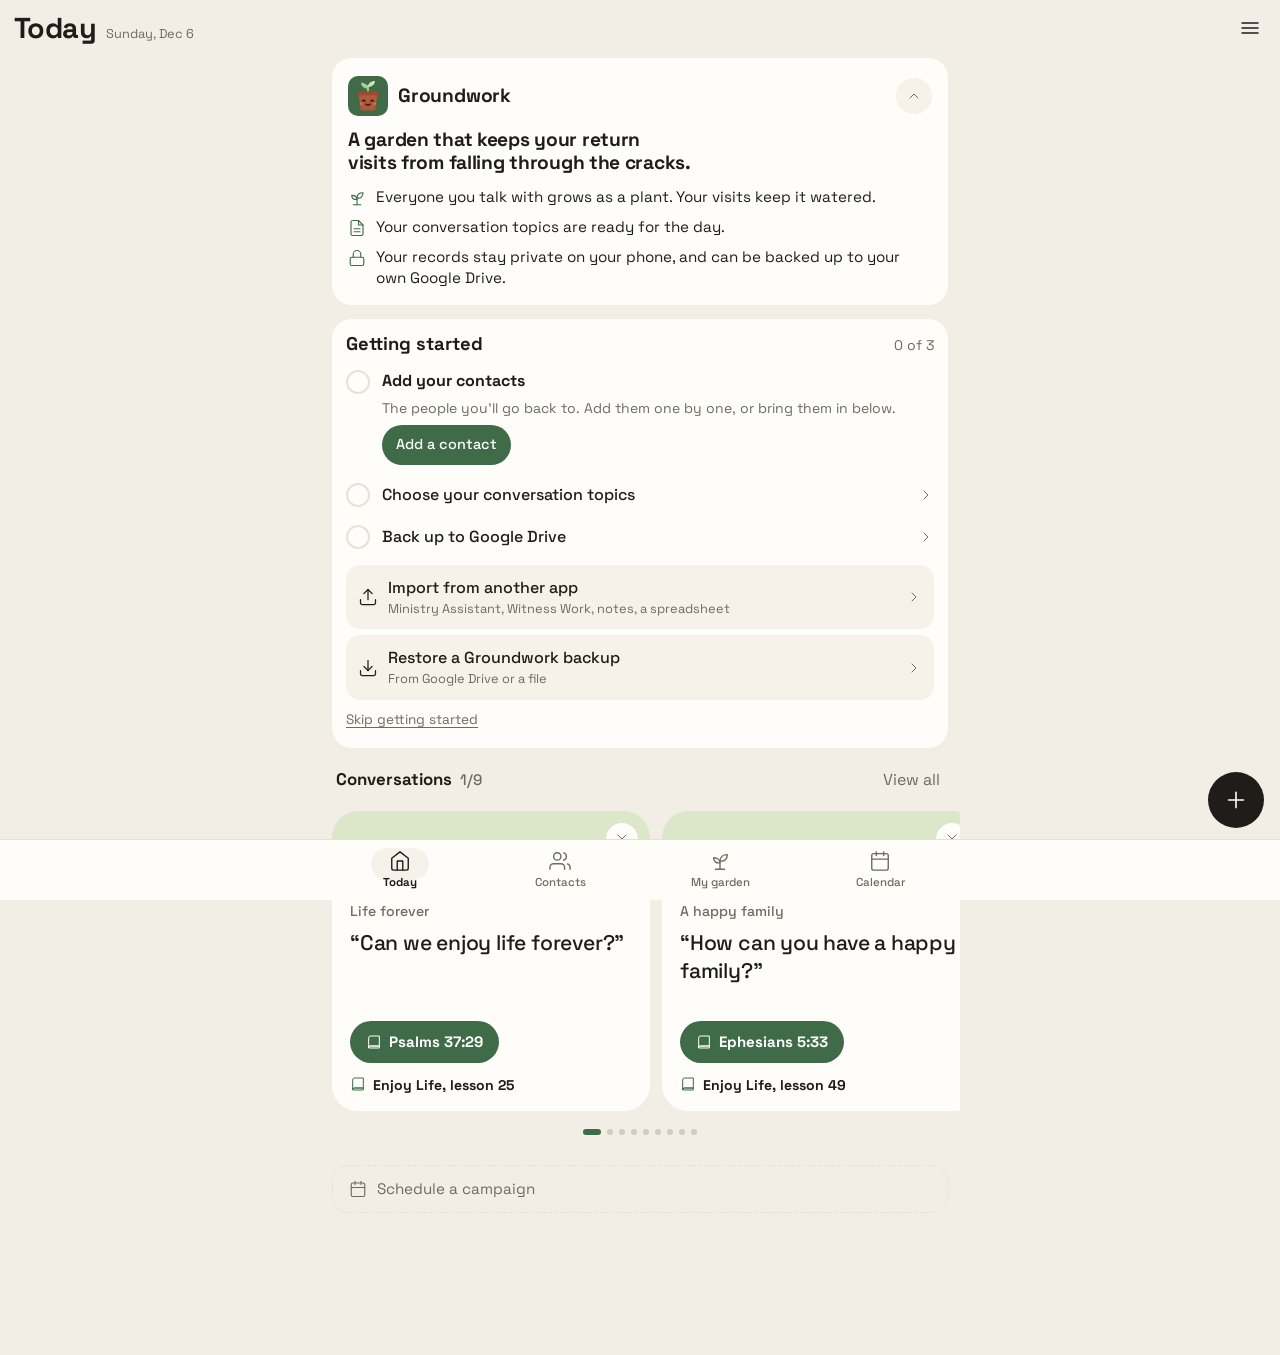
==== commit 54d287f4: "v2.53.0: the Calendar tab (service time, the report, scheduled visits) Release 1 of 3. A fourth tab " ====
--- a/index.html
+++ b/index.html
@@ -26,6 +26,7 @@
 <script src="js/defaults.js"></script>
 <script src="js/db.js"></script>
 <script src="js/logic.js"></script>
+<script src="js/service.js"></script>
 <script src="js/garden.js"></script>
 <script src="js/geo.js"></script>
   <script src="js/smile.js"></script>
@@ -43,7 +44,9 @@
 <script src="js/plant.js"></script>
 <script src="js/forms.js"></script>
 <script src="js/todaylist.js"></script>
+<script src="js/reminders.js"></script>
 <script src="js/screens.js"></script>
+<script src="js/calendar.js"></script>
 <script src="js/critters.js"></script>
 <script src="js/insights.js"></script>
 <script src="js/gmap.js"></script>
--- a/css/app.css
+++ b/css/app.css
@@ -2125,3 +2125,145 @@
 .tlpl { width: 34px; height: 46px; display: flex; align-items: flex-end; justify-content: center; overflow: visible; }
 .tlpl .pl { transform: none; width: 32px; height: 46px; }
 .bknb .link { background: none; border: 0; padding: 6px 4px; color: var(--muted); text-decoration: underline; text-underline-offset: 3px; font: inherit; font-size: .9rem; cursor: pointer; }
+
+/* v2.53: the Calendar tab. Cards on paper; green for time recorded, the clay ring (sparingly) for days with visits but
+   no time, faint hours for the plan, a small person for follow-ups. Wheels for every time entry. */
+.ccard { background: var(--surface); border-radius: 20px; padding: 14px 16px; margin-bottom: 12px; }
+.crow { display: flex; align-items: center; justify-content: space-between; gap: 10px; }
+.cm { display: flex; flex-direction: column; gap: 2px; min-width: 0; }
+.cal button.link, .ccard button.link, .daysheet button.link, .sessions button.link, .csched button.link, .lookback button.link, .news button.link, .timesheet button.link { background: none; border: 0; font: inherit; cursor: pointer; }
+.cbadges { display: flex; align-items: center; justify-content: space-between; gap: 10px; margin: 2px 0 12px; }
+.cbadge { display: inline-flex; align-items: center; gap: 4px; border: 0; border-radius: 999px; background: var(--mead); color: var(--green-t); font: inherit; font-weight: 600; font-size: .9rem; min-height: 38px; padding: 0 14px; cursor: pointer; }
+.cschedb { display: inline-flex; align-items: center; gap: 6px; border-radius: 999px; background: var(--surface); color: var(--fg); text-decoration: none; font-weight: 600; font-size: .9rem; min-height: 38px; padding: 0 14px; }
+.cbig { display: flex; align-items: baseline; gap: 8px; margin-bottom: 10px; }
+.cbig b { font-family: var(--font-dot, inherit); font-size: 2.1rem; font-weight: 700; letter-spacing: -.03em; line-height: 1; }
+.cbar { height: 10px; border-radius: 6px; background: var(--line); display: flex; overflow: hidden; margin-bottom: 8px; }
+.cbar i { display: block; height: 100%; transition: width .6s ease; }
+.cbar .rec { background: var(--green); }
+.cbar .pl { background: var(--mead); box-shadow: inset 0 0 0 1px rgba(63, 107, 72, .18); }
+.cgood { display: inline-flex; align-items: center; gap: 6px; color: var(--green-t); font-weight: 600; }
+.cpace .small, .cpace .muted.small { margin-top: 2px; }
+.cpace.reached .cbar .rec { animation: cfillbar 1.2s ease both; }
+@keyframes cfillbar { from { width: 0; } }
+.ringi { display: inline-block; width: 11px; height: 11px; border-radius: 50%; border: 2.5px solid var(--red); flex: none; }
+.ringi.big { width: 15px; height: 15px; border-width: 3px; }
+.cringt { display: inline-flex; align-items: center; gap: 10px; font-weight: 500; }
+.cchips { display: flex; flex-wrap: wrap; gap: 8px; margin-top: 8px; }
+.cchip { border: 0; border-radius: 999px; background: var(--accent-soft); color: var(--red); font: inherit; font-weight: 600; font-size: .88rem; min-height: 36px; padding: 0 14px; cursor: pointer; }
+.cmonth { padding: 12px 10px 14px; }
+.cmhead { display: flex; align-items: center; justify-content: space-between; padding: 0 4px 8px; }
+.cmhead .cnav { width: 40px; height: 40px; border-radius: 50%; background: var(--surface2); color: var(--fg); display: inline-flex; align-items: center; justify-content: center; }
+.cmt { display: flex; align-items: center; gap: 8px; }
+.cmt b { font-size: 1.1rem; }
+.cstamp { display: inline-flex; align-items: center; gap: 4px; border: 2px solid var(--green); color: var(--green-t); border-radius: 7px; padding: 1px 7px; font-size: .74rem; font-weight: 700; transform: rotate(-4deg); }
+.cwk, .cgrid { display: grid; grid-template-columns: repeat(7, minmax(0, 1fr)); gap: 2px; }
+.cwk span { text-align: center; font-size: .75rem; font-weight: 600; color: var(--muted); padding-bottom: 4px; }
+.cday { position: relative; width: 100%; height: 52px; border: 0; border-radius: 12px; background: transparent; color: var(--fg); font: inherit; font-weight: 500; font-size: .95rem; display: flex; flex-direction: column; align-items: center; padding-top: 7px; cursor: pointer; }
+.cday.blank { cursor: default; }
+.cday.today { background: var(--fg); color: var(--bg); }
+.cday .cdot { width: 8px; height: 8px; border-radius: 50%; background: var(--green); margin-top: 6px; }
+.cday .cdot.grey { background: var(--line-strong, #d2cbbd); }
+.cday .cringm { width: 6px; height: 6px; border-radius: 50%; border: 2px solid var(--red); margin-top: 6px; }
+.cday .cplan { font-size: .7rem; color: var(--muted); margin-top: 4px; font-weight: 500; }
+.cday.today .cplan { color: inherit; opacity: .75; }
+.cday .cfu { position: absolute; top: 4px; right: 3px; display: inline-flex; align-items: center; gap: 1px; color: var(--green-t); font-size: .62rem; font-weight: 700; }
+.cday.today .cfu { color: inherit; }
+.cday .cfu .icon { stroke-width: 3; }
+/* ring to dot: the net closing, slowly */
+.cday .cdot.fillin { animation: cring2dot 1.1s ease both; }
+@keyframes cring2dot { 0% { background: transparent; box-shadow: inset 0 0 0 2px var(--red); transform: scale(.9); } 55% { background: transparent; box-shadow: inset 0 0 0 4px var(--green); transform: scale(1.25); } 100% { background: var(--green); box-shadow: none; transform: scale(1); } }
+@media (prefers-reduced-motion: reduce) { .cday .cdot.fillin, .cpace.reached .cbar .rec { animation: none; } }
+.ctoday { display: block; text-align: center; margin-top: 8px; font-weight: 600; color: var(--green-t); }
+.cstudy .cpm { display: flex; align-items: center; gap: 10px; }
+.cstudy .cpm b { font-size: 1.4rem; min-width: 22px; text-align: center; }
+.pm { width: 40px; height: 40px; border: 0; border-radius: 50%; background: var(--surface2); color: var(--fg); font: inherit; font-size: 1.2rem; font-weight: 600; cursor: pointer; }
+.pm[disabled] { opacity: .4; }
+.cperson { padding: 10px 0; border-top: 1px solid var(--line); color: inherit; text-decoration: none; }
+.cstudy .crow:first-child { margin-bottom: 6px; }
+.cnth { font-size: .82rem; font-weight: 600; color: var(--green-t); }
+.crepb { display: flex; align-items: center; gap: 8px; }
+.sentbox { display: inline-flex; align-items: center; gap: 6px; font-weight: 600; min-height: 44px; cursor: pointer; }
+.sentbox input { width: 20px; height: 20px; margin: 0; }
+.ccom { display: block; margin-top: 2px; color: var(--muted); font-size: .85rem; text-align: left; padding: 4px 0; overflow: hidden; text-overflow: ellipsis; white-space: nowrap; max-width: 100%; }
+.chist summary { font-size: .82rem; color: var(--muted); cursor: pointer; padding: 4px 0; }
+.chist div { padding: 2px 0; }
+.csetup h2 { font-size: 1.1rem; margin-bottom: 10px; }
+.csetup .btn { margin-bottom: 8px; }
+.cprof .popt { padding: 0; overflow: hidden; }
+.poptb { display: flex; align-items: center; gap: 12px; width: 100%; border: 0; background: none; font: inherit; color: inherit; padding: 14px 16px; text-align: left; cursor: pointer; }
+.poptb b { flex: 1; }
+.poptb .rad { width: 20px; height: 20px; border-radius: 50%; border: 2px solid var(--line-strong, #d2cbbd); flex: none; }
+.popt.on .poptb .rad { border: 6px solid var(--green); }
+.popt > .switchrow, .popt > .pkg { margin: 0 16px 14px; }
+.amonths { display: grid; grid-template-columns: repeat(4, minmax(0, 1fr)); gap: 6px; margin: 10px 0; }
+.amo { border: 0; min-height: 40px; border-radius: 12px; background: var(--surface2); color: var(--fg); font: inherit; font-weight: 600; font-size: .9rem; cursor: pointer; }
+.amo.on { background: var(--green); color: var(--green-fg); }
+.wkchips { display: flex; gap: 6px; flex-wrap: wrap; margin: 8px 0; }
+.wkchips .amo { min-width: 54px; }
+.wkchips .seg { flex: 1; }
+.csched .sday { display: flex; gap: 12px; padding: 10px 0; border-top: 1px solid var(--line); align-items: flex-start; }
+.csched .sday:first-child { border-top: 0; }
+.csched .sdn { width: 38px; flex: none; font-weight: 700; padding-top: 10px; }
+.csched .sss { flex: 1; display: flex; flex-direction: column; gap: 6px; min-width: 0; }
+.sss1 { border: 0; border-radius: 12px; background: var(--surface2); color: var(--fg); font: inherit; text-align: left; display: flex; justify-content: space-between; align-items: center; gap: 8px; padding: 9px 12px; min-height: 44px; cursor: pointer; }
+.sss1 small { display: block; color: var(--muted); font-size: .78rem; }
+.csched .sadd, .sessions .sadd { color: var(--green-t); font-weight: 600; text-align: left; padding: 10px 0; display: inline-flex; align-items: center; gap: 6px; }
+.sfoot { padding: 4px 4px 0; }
+.daysheet .dsub { margin: -6px 0 10px; }
+.dlist { margin-bottom: 14px; }
+.dlab { font-size: .8rem; font-weight: 600; color: var(--muted); padding-bottom: 4px; display: block; }
+.drow { display: flex; align-items: center; gap: 12px; width: 100%; border: 0; border-top: 1px solid var(--line); background: none; font: inherit; color: inherit; text-decoration: none; text-align: left; padding: 11px 0; min-height: 48px; cursor: pointer; }
+.drow.static { cursor: default; justify-content: space-between; }
+.drow:first-of-type { border-top: 0; }
+.drow .dm { flex: 1; display: flex; flex-direction: column; gap: 1px; min-width: 0; }
+.drow .dt { width: 42px; flex: none; color: var(--muted); font-size: .82rem; font-variant-numeric: tabular-nums; }
+.dpip { width: 8px; height: 8px; border-radius: 50%; background: var(--green); flex: none; }
+.dpip.nh { background: var(--tlnh, #c9c2b4); }
+.dlist .btn.block { margin-top: 8px; }
+.dclear { display: block; width: 100%; text-align: center; color: var(--muted); padding: 12px 0 2px; }
+.dhint { padding-top: 6px; }
+.dbtns { display: flex; gap: 10px; }
+.dbtns .btn { flex: 1; }
+.daysheet > .btn.block { margin-top: 4px; }
+.scard { background: var(--surface2); border-radius: 18px; padding: 12px; margin-bottom: 10px; display: flex; flex-direction: column; gap: 10px; }
+.scard .srow { display: flex; align-items: center; justify-content: space-between; gap: 8px; }
+.seg.cseg { display: inline-flex; align-self: flex-start; background: var(--bg); border-radius: 999px; }
+.seg.cseg button { flex: none; min-height: 34px; padding: 0 12px; border-radius: 999px; font-size: .85rem; }
+.scard .ssum { display: flex; align-items: center; justify-content: space-between; gap: 8px; border-top: 1px solid var(--line); padding-top: 8px; }
+.scard .ssum b { font-size: 1.05rem; }
+.sovl { display: flex; align-items: center; justify-content: space-between; gap: 8px; background: var(--accent-soft); color: var(--red); border-radius: 12px; padding: 6px 6px 6px 12px; font-size: .85rem; }
+.sovl .btn { flex: none; color: var(--red); }
+.stotal { display: flex; align-items: center; justify-content: space-between; gap: 10px; padding: 6px 4px; font-weight: 600; }
+.stotal .r { display: flex; flex-direction: column; align-items: flex-end; }
+.stotal .r b { font-size: 1.25rem; letter-spacing: -.02em; }
+/* the wheels */
+.pkg { display: flex; flex-direction: column; gap: 4px; }
+.pkl { display: flex; padding: 0 6px; }
+.pkl span { flex: 1; text-align: center; font-size: .75rem; font-weight: 600; color: var(--muted); }
+.pk { position: relative; display: flex; background: var(--bg); border-radius: 16px; padding: 0 6px; overflow: hidden; }
+.pkband { position: absolute; left: 8px; right: 8px; top: 68px; height: 34px; border-radius: 10px; background: var(--surface); box-shadow: 0 1px 2px rgba(31, 29, 26, .1); pointer-events: none; }
+.vw { position: relative; flex: 1; height: 170px; overflow-y: auto; scroll-snap-type: y mandatory; scrollbar-width: none; padding: 68px 0; box-sizing: border-box; outline: none;
+  -webkit-mask-image: linear-gradient(to bottom, transparent 0, #000 30%, #000 70%, transparent 100%); mask-image: linear-gradient(to bottom, transparent 0, #000 30%, #000 70%, transparent 100%); }
+.vw::-webkit-scrollbar { display: none; }
+.vwi { height: 34px; line-height: 34px; text-align: center; scroll-snap-align: center; white-space: nowrap; font-variant-numeric: tabular-nums; cursor: pointer; transition: font-size .12s, color .12s; }
+.vwi.r2 { font-size: .85rem; color: var(--muted); opacity: .55; }
+.vwi.r1 { font-size: 1rem; color: var(--muted); }
+.vwi.r0 { font-size: 1.15rem; font-weight: 700; color: var(--fg); }
+.vw:focus-visible { box-shadow: inset 0 0 0 2px var(--green); border-radius: 12px; }
+/* the month look back and the update card */
+.lbhero { position: relative; background: var(--mead); border-radius: 18px; padding: 18px; display: flex; flex-direction: column; gap: 4px; color: var(--green-t); margin-bottom: 12px; }
+.lbhero b { font-size: 3rem; font-weight: 700; letter-spacing: -.04em; line-height: 1; color: var(--fg); }
+.lbhero b.sm { font-size: 1.4rem; letter-spacing: -.01em; }
+.lbleaf { position: absolute; right: 16px; bottom: 14px; color: var(--green); }
+.lbleaf svg { width: 48px; height: 48px; }
+.lbstats { display: grid; grid-template-columns: repeat(3, minmax(0, 1fr)); gap: 8px; margin-bottom: 12px; }
+.lbst { background: var(--surface2); border-radius: 14px; padding: 12px; display: flex; flex-direction: column; }
+.lbst b { font-size: 1.5rem; letter-spacing: -.02em; }
+.lbst span { font-size: .8rem; color: var(--muted); }
+.lookback textarea { width: 100%; }
+.lbbtns { display: flex; align-items: center; gap: 10px; margin: 4px 0 6px; }
+.lbbtns .btn { flex: 1; }
+.lookback > .link, .news > .link { display: block; width: 100%; text-align: center; padding: 12px 0 4px; color: var(--muted); }
+.news .nwl { display: flex; gap: 14px; align-items: flex-start; margin-bottom: 14px; line-height: 1.4; }
+.news .nwi { width: 38px; height: 38px; border-radius: 12px; background: var(--mead); color: var(--green-t); display: flex; align-items: center; justify-content: center; flex: none; }
+.news .nwq { border-top: 1px solid var(--line); padding-top: 14px; display: flex; flex-direction: column; gap: 8px; }
